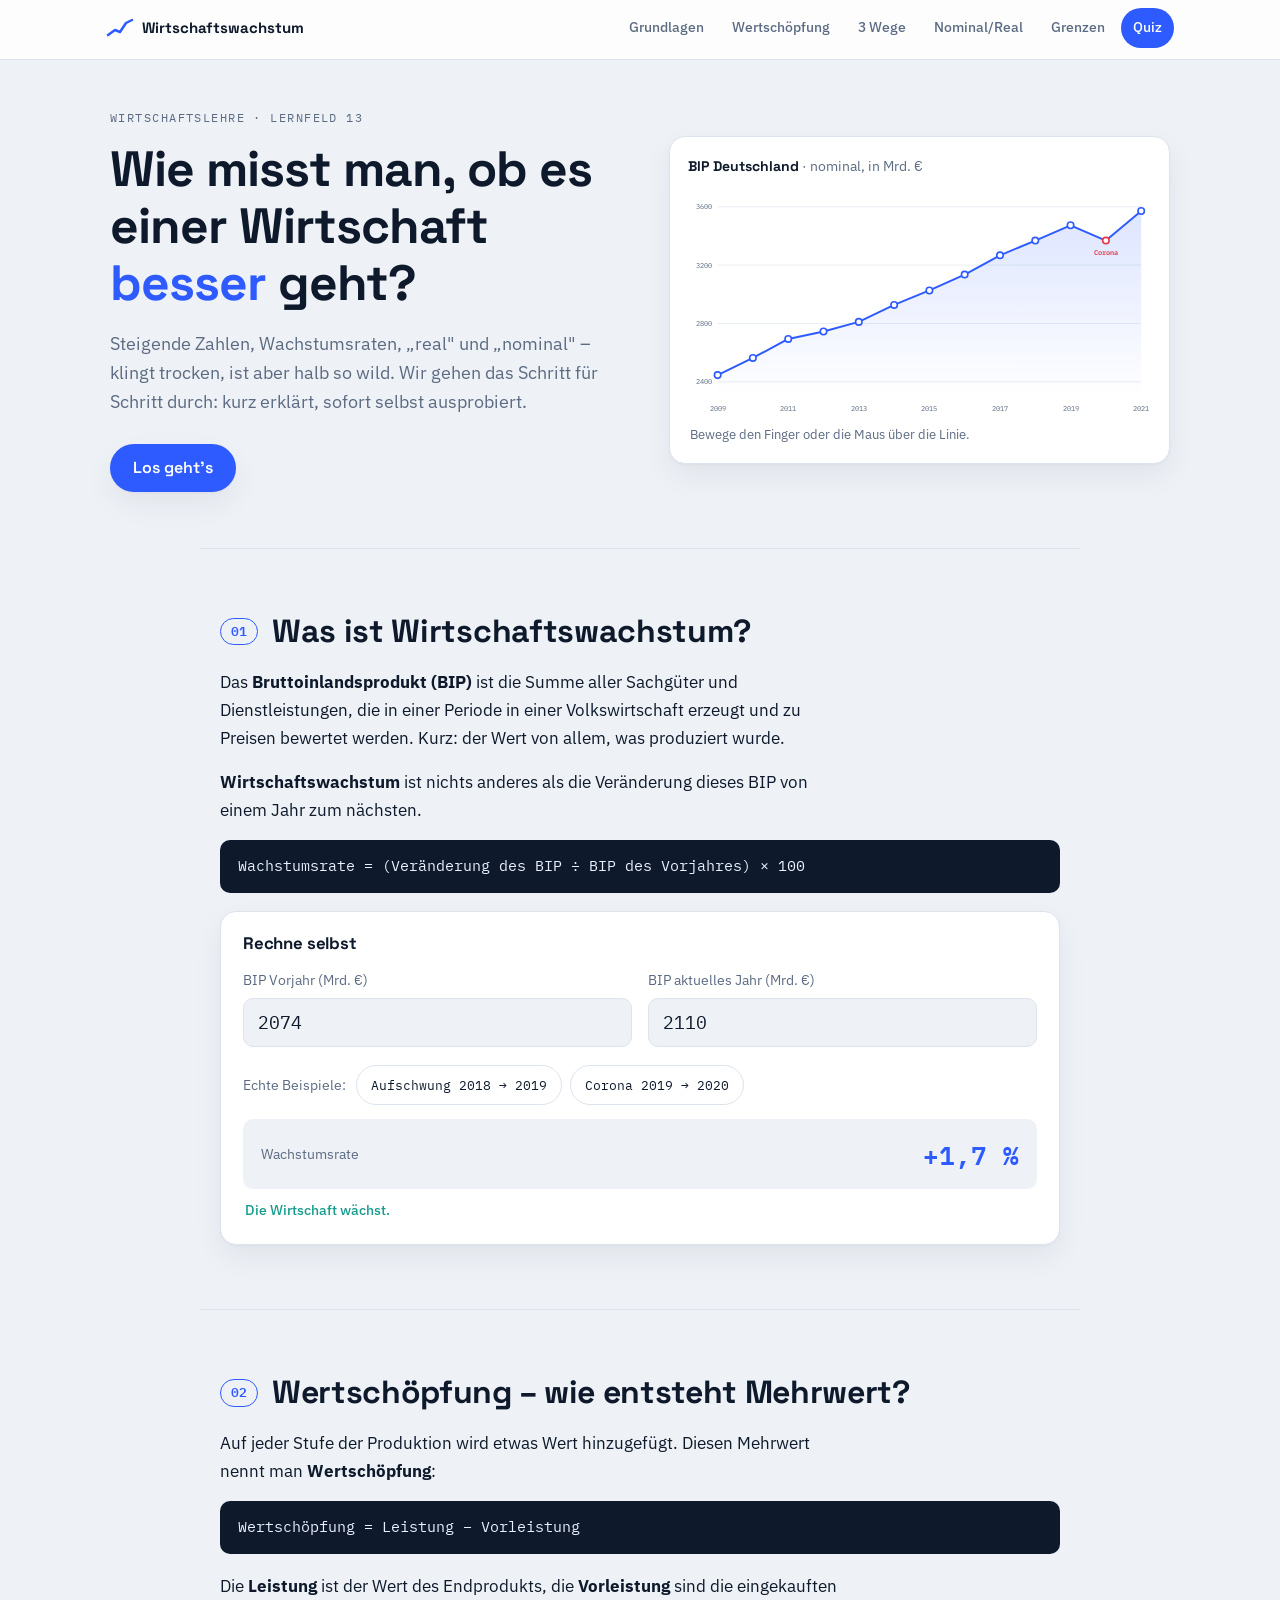
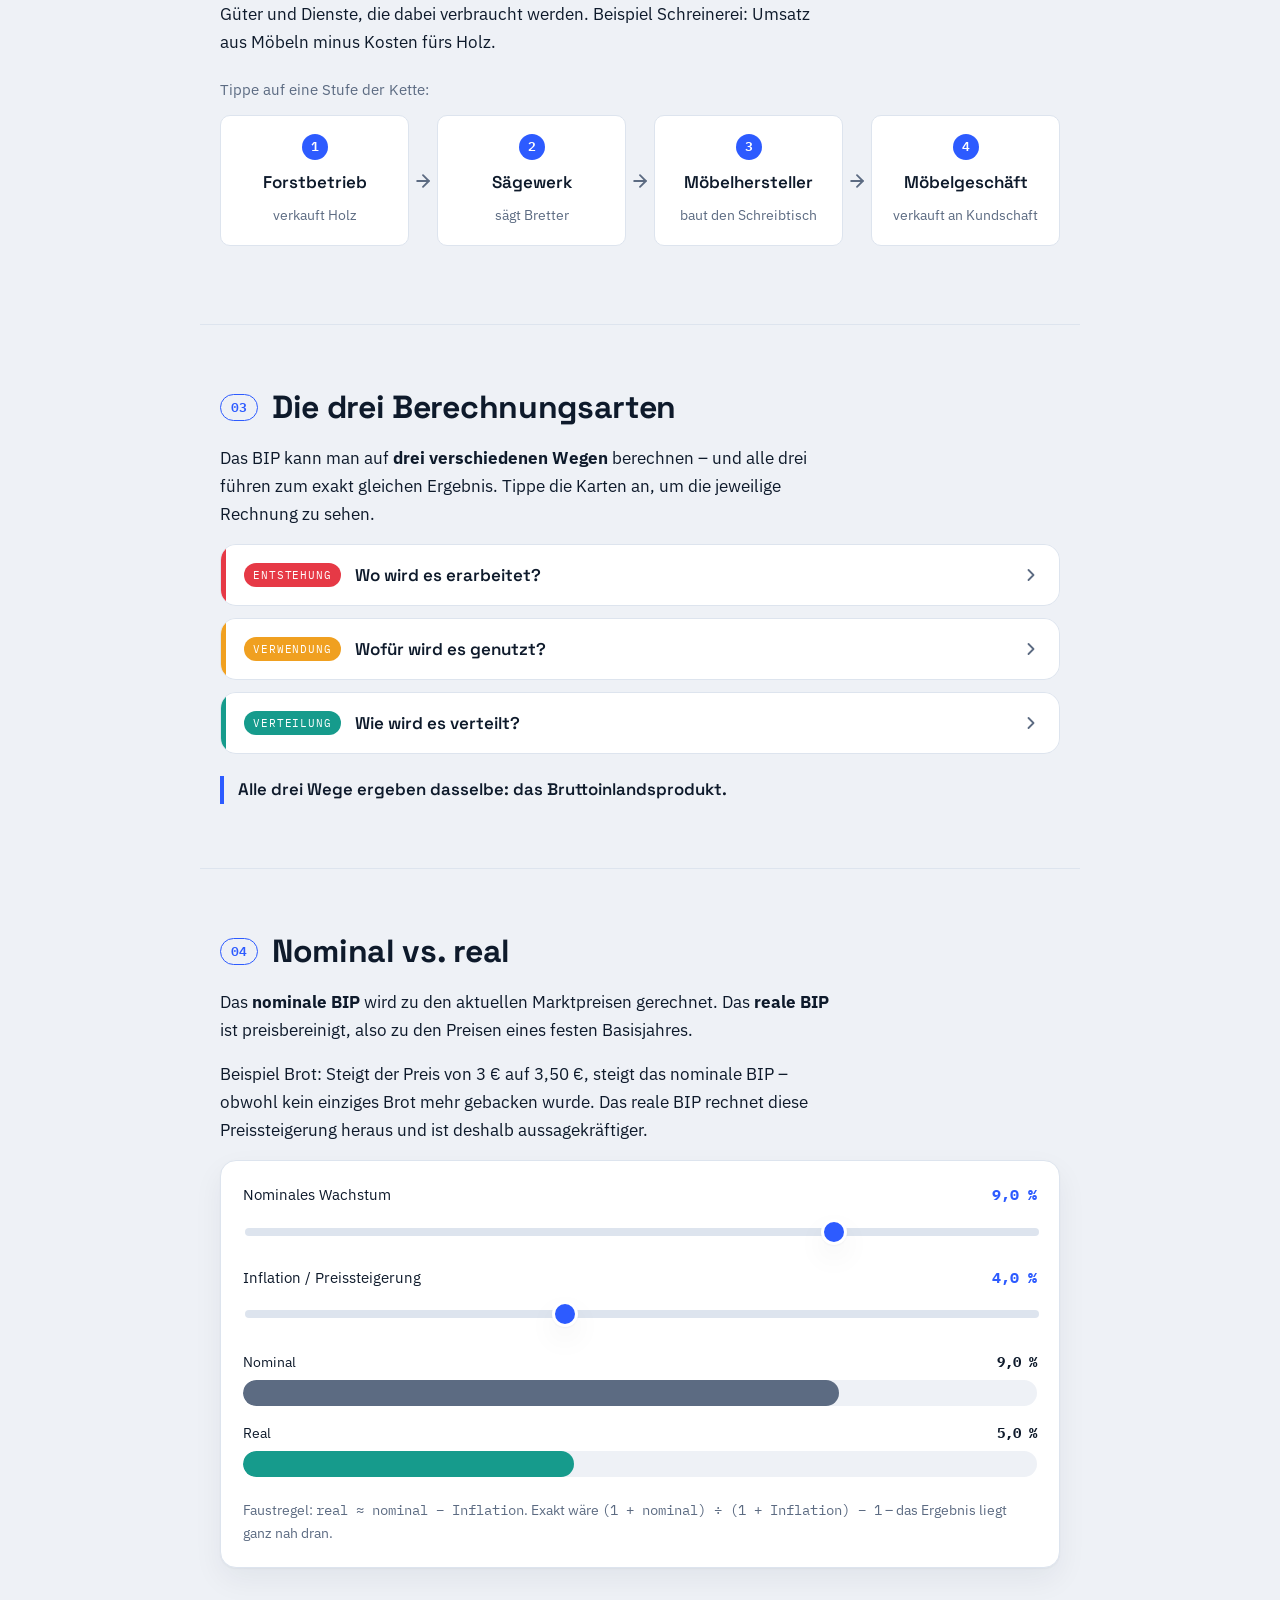
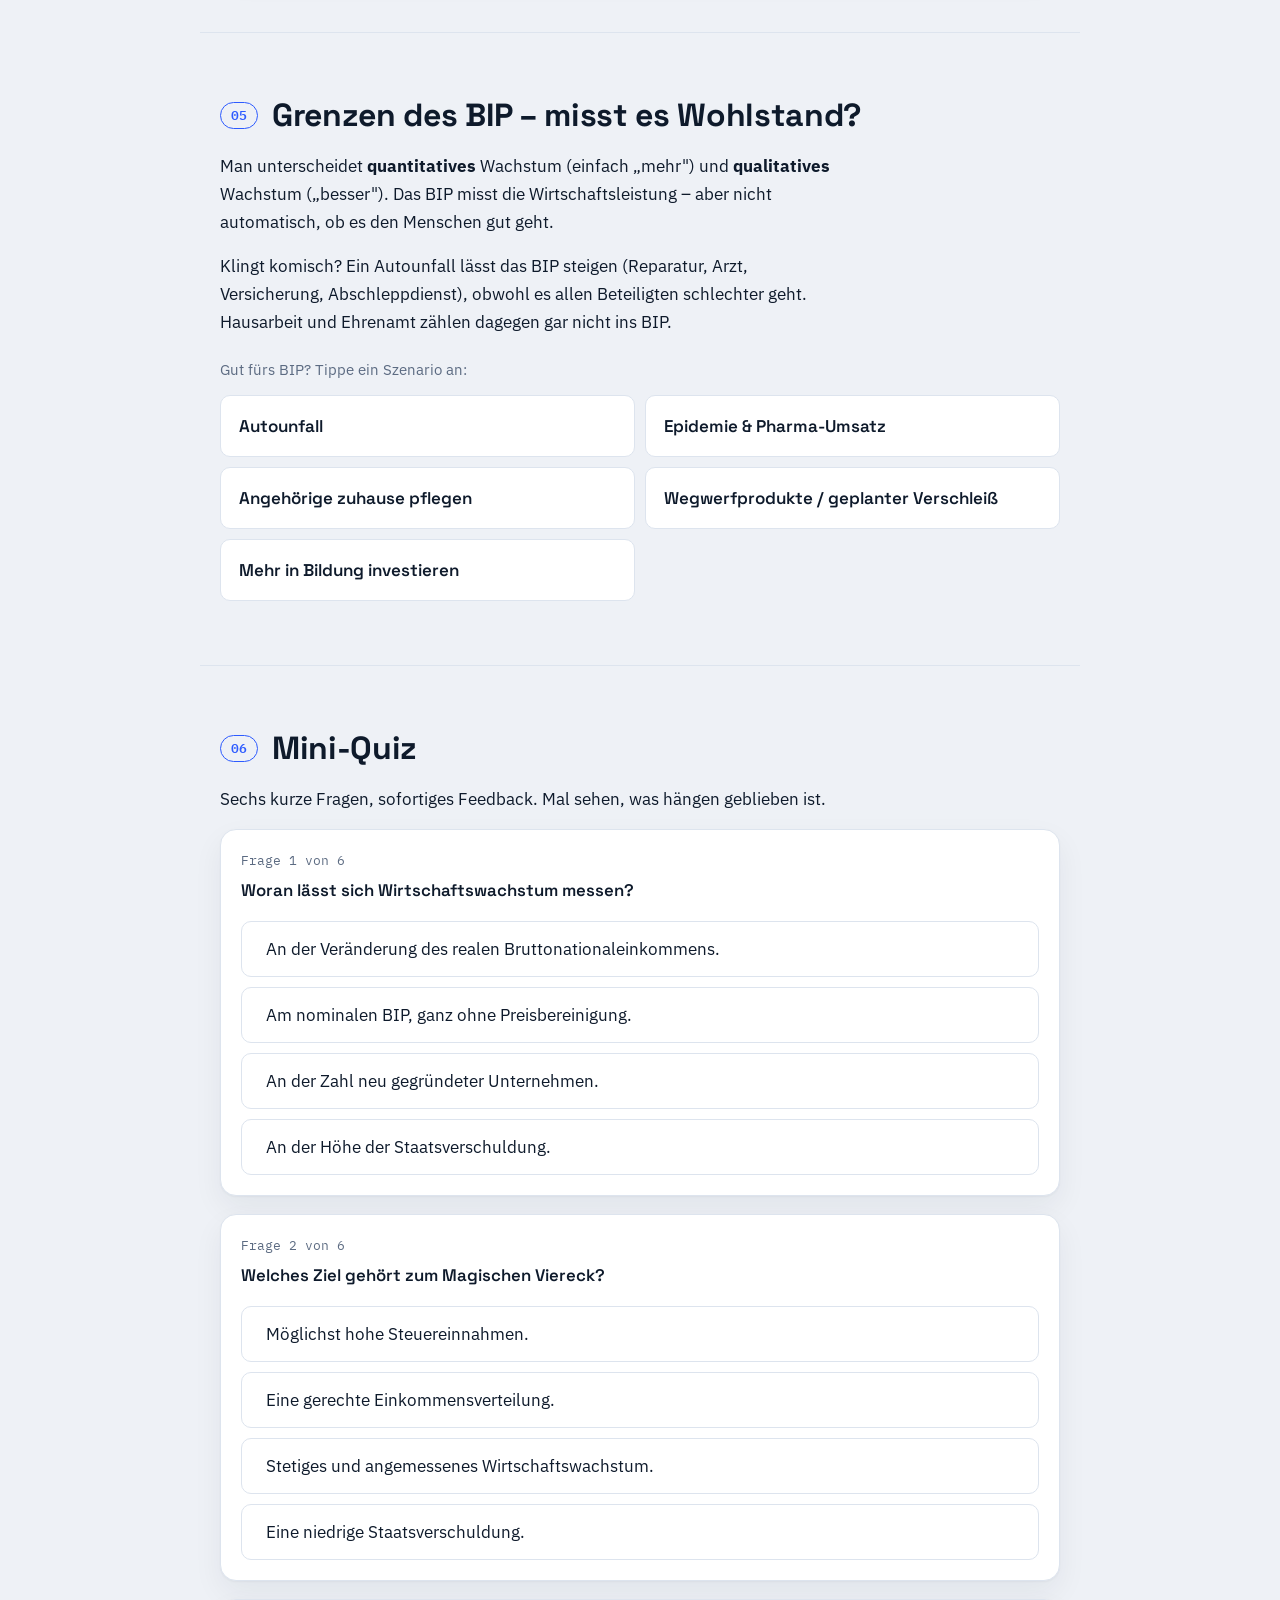
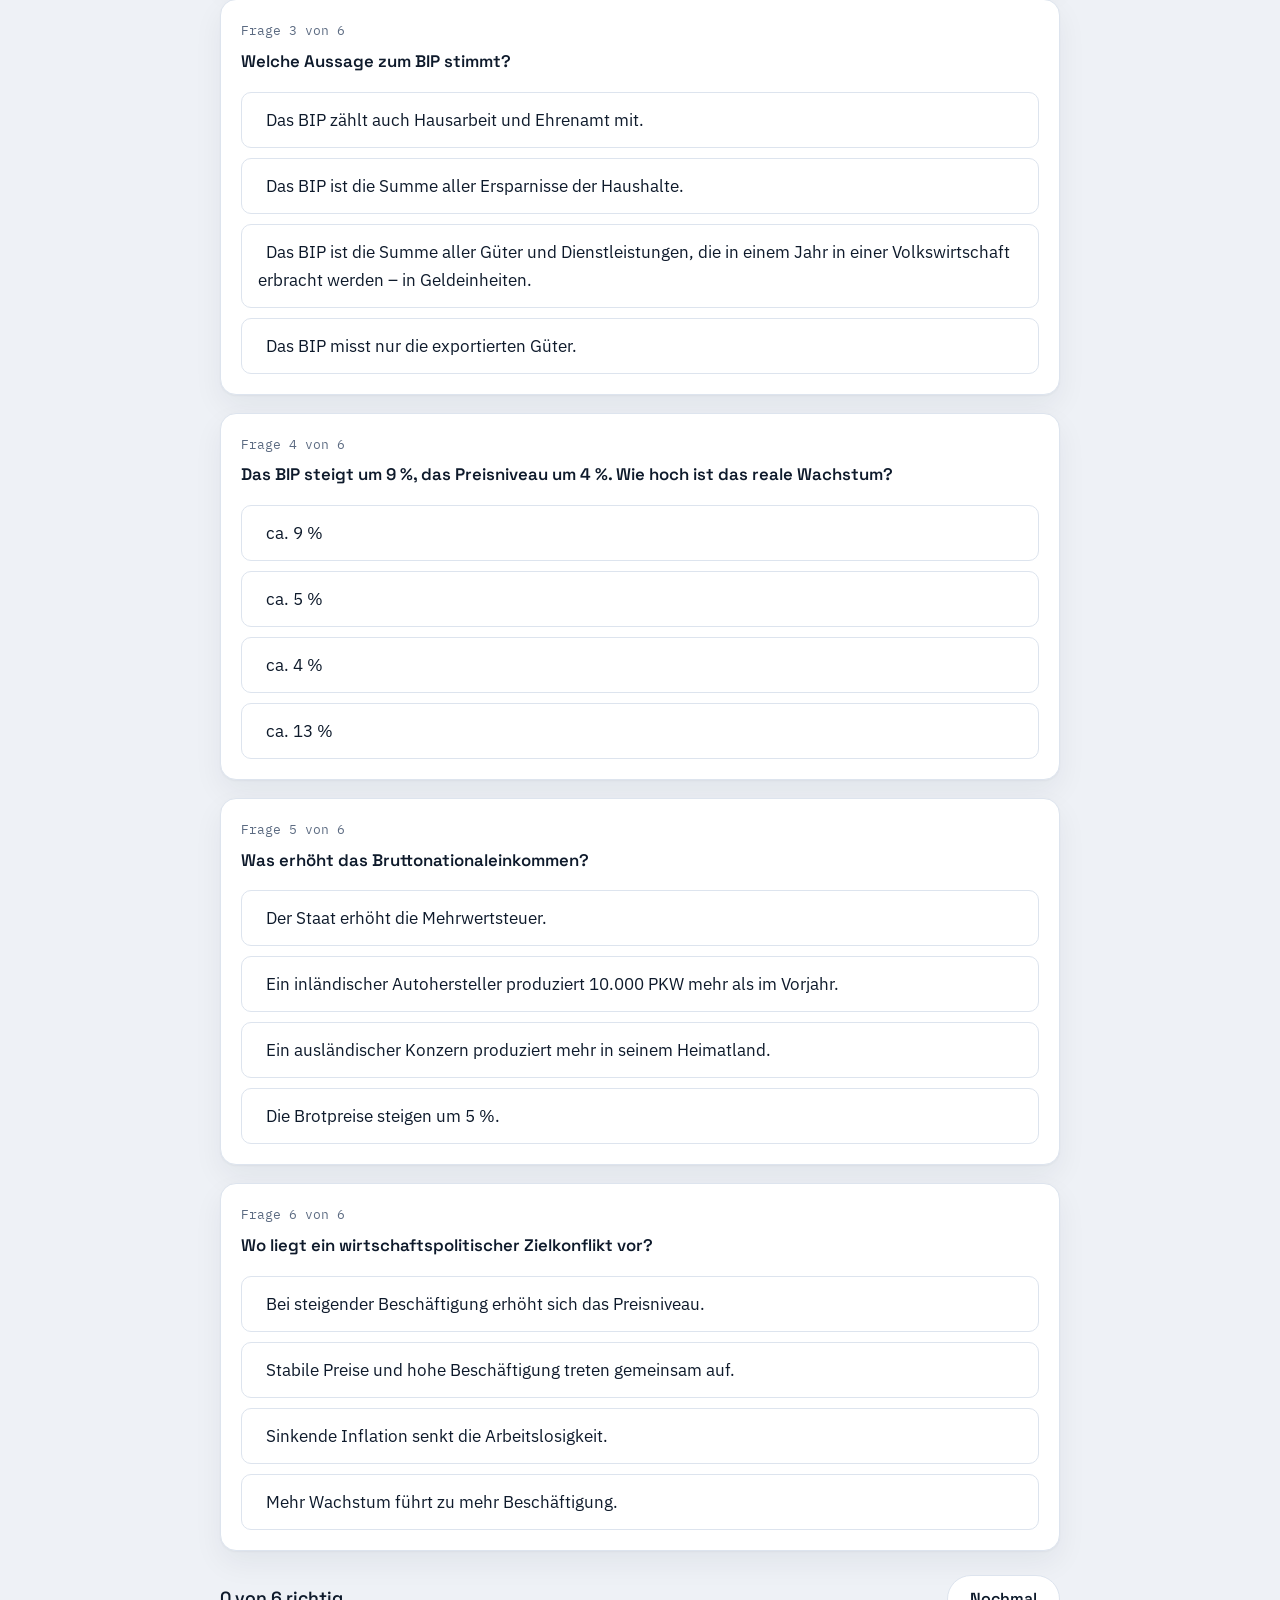
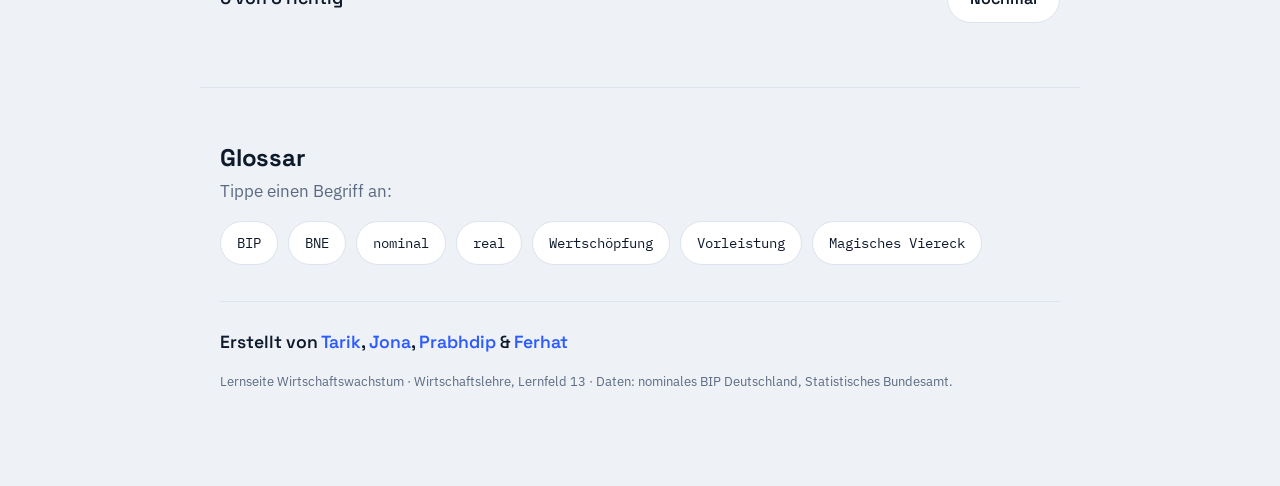
==== index.html @ c21e8cf9 "Lernseite Wirtschaftswachstum (Lernfeld 13) Co-Authored-By: Claude Opus 4.8 <noreply@anthropic.com>" ====
<!doctype html>
<html lang="de">
  <head>
    <meta charset="utf-8" />
    <meta name="viewport" content="width=device-width, initial-scale=1" />
    <title>Wirtschaftswachstum verstehen | Lernfeld 13</title>
    <meta
      name="description"
      content="Interaktive Lernseite zum Thema Wirtschaftswachstum: BIP, Wertschöpfung, nominal vs. real, Grenzen des BIP und ein Mini-Quiz."
    />

    <!-- Google Fonts: Space Grotesk (Display), IBM Plex Sans (Text), IBM Plex Mono (Zahlen) -->
    <link rel="preconnect" href="https://fonts.googleapis.com" />
    <link rel="preconnect" href="https://fonts.gstatic.com" crossorigin />
    <link
      href="https://fonts.googleapis.com/css2?family=IBM+Plex+Mono:wght@400;500;600&family=IBM+Plex+Sans:wght@400;500;600;700&family=Space+Grotesk:wght@500;600;700&display=swap"
      rel="stylesheet"
    />

    <link rel="stylesheet" href="style.css" />
  </head>
  <body>
    <!-- Tastatur-Sprunglink: erste Tab-Station, sonst unsichtbar -->
    <a class="skip-link" href="#main">Zum Inhalt springen</a>

    <!-- ===================== STICKY NAVIGATION ===================== -->
    <header class="nav" id="nav">
      <div class="nav__inner">
        <a class="nav__brand" href="#hero">
          <!-- Mini-Wachstumskurve als Logo-Motiv -->
          <svg class="nav__spark" viewBox="0 0 28 20" aria-hidden="true">
            <polyline points="2,17 9,12 14,14 20,5 26,2" />
          </svg>
          <span>Wirtschafts­wachstum</span>
        </a>

        <nav class="nav__links" aria-label="Abschnitte">
          <a href="#was-ist">Grundlagen</a>
          <a href="#wertschoepfung">Wertschöpfung</a>
          <a href="#berechnungsarten">3 Wege</a>
          <a href="#nominal-real">Nominal/Real</a>
          <a href="#grenzen">Grenzen</a>
          <a href="#quiz">Quiz</a>
        </nav>
      </div>
      <!-- Fortschrittsbalken: wächst beim Scrollen mit -->
      <div class="progress" role="presentation"><span class="progress__bar" id="progressBar"></span></div>
    </header>

    <main id="main">
      <!-- ===================== 0) HERO ===================== -->
      <section class="hero" id="hero">
        <div class="hero__grid">
          <div class="hero__intro">
            <p class="eyebrow">Wirtschaftslehre · Lernfeld 13</p>
            <h1 class="hero__title">
              Wie misst man, ob es einer Wirtschaft <span class="accent">besser</span> geht?
            </h1>
            <p class="lead">
              Steigende Zahlen, Wachstumsraten, „real" und „nominal" – klingt
              trocken, ist aber halb so wild. Wir gehen das Schritt für Schritt
              durch: kurz erklärt, sofort selbst ausprobiert.
            </p>
            <a class="btn btn--primary" href="#was-ist">Los geht's</a>
          </div>

          <!-- Signature: animierte Wachstumskurve (per JS gezeichnet) -->
          <figure class="chartcard" aria-label="Entwicklung des nominalen Bruttoinlandsprodukts in Deutschland von 2009 bis 2021">
            <figcaption class="chartcard__cap">
              <strong>BIP Deutschland</strong> · nominal, in Mrd. €
            </figcaption>
            <div class="chartcard__plot" id="heroChart"></div>
            <p class="chartcard__hint" id="heroChartHint">Bewege den Finger oder die Maus über die Linie.</p>
          </figure>
        </div>
      </section>

      <!-- ===================== 1) GRUNDLAGEN ===================== -->
      <section class="section" id="was-ist">
        <div class="section__head">
          <span class="step">01</span>
          <h2>Was ist Wirtschaftswachstum?</h2>
        </div>
        <p class="text">
          Das <strong>Bruttoinlandsprodukt (BIP)</strong> ist die Summe aller
          Sachgüter und Dienstleistungen, die in einer Periode in einer
          Volkswirtschaft erzeugt und zu Preisen bewertet werden. Kurz: der Wert
          von allem, was produziert wurde.
        </p>
        <p class="text">
          <strong>Wirtschaftswachstum</strong> ist nichts anderes als die
          Veränderung dieses BIP von einem Jahr zum nächsten.
        </p>

        <div class="formula">
          Wachstumsrate = (Veränderung des BIP ÷ BIP des Vorjahres) × 100
        </div>

        <!-- INTERAKTION: Wachstumsraten-Rechner -->
        <div class="card calc" aria-label="Wachstumsraten-Rechner">
          <h3 class="card__title">Rechne selbst</h3>
          <div class="calc__row">
            <label class="field">
              <span>BIP Vorjahr (Mrd. €)</span>
              <input type="number" id="calcPrev" value="2074" inputmode="decimal" />
            </label>
            <label class="field">
              <span>BIP aktuelles Jahr (Mrd. €)</span>
              <input type="number" id="calcCurr" value="2110" inputmode="decimal" />
            </label>
          </div>
          <!-- Echte Beispiele aus der BIP-Reihe oben: positiv und negativ -->
          <div class="calc__examples">
            <span class="calc__exlabel">Echte Beispiele:</span>
            <button class="exbtn exbtn--up" type="button" data-prev="3368" data-curr="3473">
              Aufschwung 2018 → 2019
            </button>
            <button class="exbtn exbtn--down" type="button" data-prev="3473" data-curr="3368">
              Corona 2019 → 2020
            </button>
          </div>

          <div class="calc__out">
            <span class="calc__label">Wachstumsrate</span>
            <span class="calc__value" id="calcResult" aria-live="polite">+1,7 %</span>
          </div>
          <p class="calc__status" id="calcStatus" aria-live="polite">Die Wirtschaft wächst.</p>
        </div>
      </section>

      <!-- ===================== 2) WERTSCHÖPFUNG ===================== -->
      <section class="section" id="wertschoepfung">
        <div class="section__head">
          <span class="step">02</span>
          <h2>Wertschöpfung – wie entsteht Mehrwert?</h2>
        </div>
        <p class="text">
          Auf jeder Stufe der Produktion wird etwas Wert hinzugefügt. Diesen
          Mehrwert nennt man <strong>Wertschöpfung</strong>:
        </p>
        <div class="formula">Wertschöpfung = Leistung − Vorleistung</div>
        <p class="text">
          Die <strong>Leistung</strong> ist der Wert des Endprodukts, die
          <strong>Vorleistung</strong> sind die eingekauften Güter und Dienste,
          die dabei verbraucht werden. Beispiel Schreinerei: Umsatz aus Möbeln
          minus Kosten fürs Holz.
        </p>

        <!-- INTERAKTION: anklickbare Wertschöpfungskette -->
        <p class="hint-tap">Tippe auf eine Stufe der Kette:</p>
        <div class="chain" id="chain"></div>
        <div class="chain__detail" id="chainDetail" aria-live="polite"></div>
        <div class="chain__sum" id="chainSum" hidden></div>
      </section>

      <!-- ===================== 3) DREI BERECHNUNGSARTEN ===================== -->
      <section class="section" id="berechnungsarten">
        <div class="section__head">
          <span class="step">03</span>
          <h2>Die drei Berechnungsarten</h2>
        </div>
        <p class="text">
          Das BIP kann man auf <strong>drei verschiedenen Wegen</strong>
          berechnen – und alle drei führen zum exakt gleichen Ergebnis. Tippe
          die Karten an, um die jeweilige Rechnung zu sehen.
        </p>

        <!-- INTERAKTION: 3 aufklappbare Karten (per JS gefüllt) -->
        <div class="methods" id="methods"></div>

        <p class="punchline">Alle drei Wege ergeben dasselbe: das Bruttoinlandsprodukt.</p>
      </section>

      <!-- ===================== 4) NOMINAL VS. REAL ===================== -->
      <section class="section" id="nominal-real">
        <div class="section__head">
          <span class="step">04</span>
          <h2>Nominal vs. real</h2>
        </div>
        <p class="text">
          Das <strong>nominale BIP</strong> wird zu den aktuellen Marktpreisen
          gerechnet. Das <strong>reale BIP</strong> ist preisbereinigt, also zu
          den Preisen eines festen Basisjahres.
        </p>
        <p class="text">
          Beispiel Brot: Steigt der Preis von 3 € auf 3,50 €, steigt das
          nominale BIP – obwohl kein einziges Brot mehr gebacken wurde. Das
          reale BIP rechnet diese Preissteigerung heraus und ist deshalb
          aussagekräftiger.
        </p>

        <!-- INTERAKTION: zwei Slider + Balkenvergleich -->
        <div class="card sim" aria-label="Simulation nominales und reales Wachstum">
          <div class="sim__controls">
            <label class="slider">
              <span class="slider__label">
                Nominales Wachstum <b id="nomVal" class="mono">9 %</b>
              </span>
              <input type="range" id="nomSlider" min="0" max="12" step="0.5" value="9" />
            </label>
            <label class="slider">
              <span class="slider__label">
                Inflation / Preissteigerung <b id="infVal" class="mono">4 %</b>
              </span>
              <input type="range" id="infSlider" min="0" max="10" step="0.5" value="4" />
            </label>
          </div>

          <div class="bars">
            <div class="bar">
              <div class="bar__head"><span>Nominal</span><b class="mono" id="barNomLabel">9 %</b></div>
              <div class="bar__track"><div class="bar__fill bar__fill--nom" id="barNom"></div></div>
            </div>
            <div class="bar">
              <div class="bar__head"><span>Real</span><b class="mono" id="barRealLabel">5 %</b></div>
              <div class="bar__track"><div class="bar__fill bar__fill--real" id="barReal"></div></div>
            </div>
          </div>

          <p class="sim__note">
            Faustregel: <span class="mono">real ≈ nominal − Inflation</span>.
            Exakt wäre <span class="mono">(1 + nominal) ÷ (1 + Inflation) − 1</span>
            – das Ergebnis liegt ganz nah dran.
          </p>
        </div>
      </section>

      <!-- ===================== 5) GRENZEN DES BIP ===================== -->
      <section class="section" id="grenzen">
        <div class="section__head">
          <span class="step">05</span>
          <h2>Grenzen des BIP – misst es Wohlstand?</h2>
        </div>
        <p class="text">
          Man unterscheidet <strong>quantitatives</strong> Wachstum (einfach
          „mehr") und <strong>qualitatives</strong> Wachstum („besser"). Das BIP
          misst die Wirtschaftsleistung – aber nicht automatisch, ob es den
          Menschen gut geht.
        </p>
        <p class="text">
          Klingt komisch? Ein Autounfall lässt das BIP steigen (Reparatur, Arzt,
          Versicherung, Abschleppdienst), obwohl es allen Beteiligten schlechter
          geht. Hausarbeit und Ehrenamt zählen dagegen gar nicht ins BIP.
        </p>

        <!-- INTERAKTION: Szenario-Karten "Gut fürs BIP?" -->
        <p class="hint-tap">Gut fürs BIP? Tippe ein Szenario an:</p>
        <div class="scenarios" id="scenarios"></div>
      </section>

      <!-- ===================== 6) MINI-QUIZ ===================== -->
      <section class="section" id="quiz">
        <div class="section__head">
          <span class="step">06</span>
          <h2>Mini-Quiz</h2>
        </div>
        <p class="text">
          Sechs kurze Fragen, sofortiges Feedback. Mal sehen, was hängen
          geblieben ist.
        </p>

        <div class="quiz" id="quizList"></div>

        <div class="quiz__bar">
          <p class="quiz__score" id="quizScore" aria-live="polite">0 von 6 richtig</p>
          <button class="btn btn--ghost" id="quizReset" type="button">Nochmal</button>
        </div>
      </section>
    </main>

    <!-- ===================== 7) GLOSSAR (FOOTER) ===================== -->
    <footer class="footer" id="glossar">
      <h2 class="footer__title">Glossar</h2>
      <p class="text text--muted">Tippe einen Begriff an:</p>
      <div class="chips" id="chips"></div>
      <div class="chips__def" id="chipDef" aria-live="polite" hidden></div>

      <p class="footer__authors">
        Erstellt von <span>Tarik</span>, <span>Jona</span>, <span>Prabhdip</span> &amp; <span>Ferhat</span>
      </p>
      <p class="footer__meta">
        Lernseite Wirtschaftswachstum · Wirtschaftslehre, Lernfeld 13 ·
        Daten: nominales BIP Deutschland, Statistisches Bundesamt.
      </p>
    </footer>

    <script src="script.js"></script>
  </body>
</html>
---- style.css ----
/* =========================================================================
   Wirtschaftswachstum – Lernseite
   Design-Tokens, Layout, Komponenten. Mobile-first.
   ========================================================================= */

:root {
  /* Flächen & Text */
  --bg: #eef1f6;
  --surface: #ffffff;
  --ink: #0e1a2b;
  --muted: #5c6b82;
  --line: #dde4ee;

  /* Aktion / Akzent */
  --accent: #2d5bff;
  --accent-ink: #ffffff;

  /* Bedeutungsfarben der 3 Berechnungsarten (durchgehend gleich) */
  --entstehung: #e63946; /* Rot */
  --verwendung: #f0a020; /* Amber */
  --verteilung: #169b8c; /* Teal */

  /* Feedback */
  --correct: #169b8c;
  --wrong: #e63946;

  /* Schriften */
  --font-display: "Space Grotesk", system-ui, sans-serif;
  --font-text: "IBM Plex Sans", system-ui, sans-serif;
  --font-mono: "IBM Plex Mono", ui-monospace, monospace;

  /* Form */
  --radius: 16px;
  --radius-sm: 10px;
  --shadow: 0 1px 2px rgba(14, 26, 43, 0.04), 0 12px 30px rgba(14, 26, 43, 0.06);
  --shadow-lift: 0 18px 44px rgba(14, 26, 43, 0.12);

  --maxw: 880px;
  --nav-h: 56px;
}

/* ----------------------------- Reset / Basis ---------------------------- */
* { box-sizing: border-box; }

html { scroll-behavior: smooth; }

body {
  margin: 0;
  background: var(--bg);
  color: var(--ink);
  font-family: var(--font-text);
  font-size: 17px;
  line-height: 1.65;
  -webkit-font-smoothing: antialiased;
  text-rendering: optimizeLegibility;
}

h1, h2, h3 { font-family: var(--font-display); line-height: 1.15; letter-spacing: -0.01em; }

.mono { font-family: var(--font-mono); font-variant-numeric: tabular-nums; }

a { color: var(--accent); }

/* Sichtbarer Tastatur-Fokus auf allem Interaktiven */
:focus-visible {
  outline: 3px solid var(--accent);
  outline-offset: 2px;
  border-radius: 6px;
}

/* Sprunglink */
.skip-link {
  position: absolute;
  left: 12px;
  top: -60px;
  z-index: 100;
  background: var(--ink);
  color: #fff;
  padding: 10px 16px;
  border-radius: 999px;
  text-decoration: none;
  transition: top 0.2s ease;
}
.skip-link:focus { top: 12px; }

/* ----------------------------- Navigation ------------------------------- */
.nav {
  position: sticky;
  top: 0;
  z-index: 50;
  background: rgba(255, 255, 255, 0.85);
  backdrop-filter: blur(10px);
  border-bottom: 1px solid var(--line);
}
.nav__inner {
  max-width: 1100px;
  margin: 0 auto;
  height: var(--nav-h);
  display: flex;
  align-items: center;
  justify-content: space-between;
  gap: 12px;
  padding: 0 16px;
}
.nav__brand {
  display: inline-flex;
  align-items: center;
  gap: 8px;
  font-family: var(--font-display);
  font-weight: 700;
  font-size: 15px;
  color: var(--ink);
  text-decoration: none;
  white-space: nowrap;
}
.nav__spark { width: 28px; height: 20px; flex: none; }
.nav__spark polyline {
  fill: none;
  stroke: var(--accent);
  stroke-width: 2.5;
  stroke-linecap: round;
  stroke-linejoin: round;
}
.nav__links {
  display: flex;
  gap: 4px;
  overflow-x: auto;
  scrollbar-width: none;
  -webkit-overflow-scrolling: touch;
}
.nav__links::-webkit-scrollbar { display: none; }
.nav__links a {
  white-space: nowrap;
  text-decoration: none;
  color: var(--muted);
  font-weight: 500;
  font-size: 14px;
  padding: 8px 12px;
  border-radius: 999px;
  transition: background 0.18s ease, color 0.18s ease;
}
.nav__links a:hover { background: var(--bg); color: var(--ink); }
.nav__links a.is-active { background: var(--accent); color: #fff; }

/* Fortschrittsbalken */
.progress { height: 3px; background: transparent; }
.progress__bar {
  display: block;
  height: 100%;
  width: 0%;
  background: var(--accent);
  transition: width 0.1s linear;
}

/* ----------------------------- Layout ----------------------------------- */
.section {
  max-width: var(--maxw);
  margin: 0 auto;
  padding: 64px 20px;
  border-top: 1px solid var(--line);
  scroll-margin-top: 70px; /* Platz für die Sticky-Nav beim Anspringen */
}
.hero, .footer { scroll-margin-top: 70px; }
.section__head {
  display: flex;
  align-items: center;
  gap: 14px;
  margin-bottom: 18px;
}
.step {
  font-family: var(--font-mono);
  font-size: 13px;
  font-weight: 600;
  color: var(--accent);
  border: 1.5px solid var(--accent);
  border-radius: 999px;
  padding: 2px 10px;
  flex: none;
}
.section h2 { font-size: clamp(1.5rem, 4.5vw, 2rem); margin: 0; }

.text { color: var(--ink); margin: 0 0 16px; max-width: 62ch; }
.text--muted { color: var(--muted); }
.eyebrow {
  font-family: var(--font-mono);
  text-transform: uppercase;
  letter-spacing: 0.12em;
  font-size: 12px;
  color: var(--muted);
  margin: 0 0 12px;
}
.hint-tap { color: var(--muted); font-size: 15px; margin: 22px 0 12px; }

/* Formelblock */
.formula {
  font-family: var(--font-mono);
  font-size: 15px;
  background: var(--ink);
  color: #eaf0ff;
  padding: 14px 18px;
  border-radius: var(--radius-sm);
  margin: 0 0 18px;
  overflow-x: auto;
}

.punchline {
  font-family: var(--font-display);
  font-weight: 600;
  font-size: 1.05rem;
  margin: 22px 0 0;
  padding-left: 14px;
  border-left: 4px solid var(--accent);
}

/* ----------------------------- Buttons ---------------------------------- */
.btn {
  display: inline-flex;
  align-items: center;
  justify-content: center;
  min-height: 48px;
  padding: 0 22px;
  border-radius: 999px;
  font-family: var(--font-display);
  font-weight: 600;
  font-size: 16px;
  text-decoration: none;
  cursor: pointer;
  border: 1.5px solid transparent;
  transition: transform 0.15s ease, background 0.18s ease, box-shadow 0.18s ease;
}
.btn--primary { background: var(--accent); color: var(--accent-ink); box-shadow: var(--shadow); }
.btn--primary:hover { transform: translateY(-2px); box-shadow: var(--shadow-lift); }
.btn--primary:active { transform: translateY(0); }
.btn--ghost { background: var(--surface); color: var(--ink); border-color: var(--line); }
.btn--ghost:hover { border-color: var(--accent); color: var(--accent); }

/* ----------------------------- Karten ----------------------------------- */
.card {
  background: var(--surface);
  border: 1px solid var(--line);
  border-radius: var(--radius);
  padding: 22px;
  box-shadow: var(--shadow);
}
.card__title { font-size: 1.05rem; margin: 0 0 16px; }

/* ----------------------------- HERO ------------------------------------- */
.hero {
  max-width: 1100px;
  margin: 0 auto;
  padding: 48px 20px 56px;
}
.hero__grid {
  display: grid;
  gap: 32px;
  grid-template-columns: 1fr;
  align-items: center;
}
.hero__title {
  font-size: clamp(2rem, 7vw, 3.1rem);
  margin: 0 0 18px;
  letter-spacing: -0.02em;
}
.hero__title .accent { color: var(--accent); }
.lead { font-size: 1.1rem; color: var(--muted); max-width: 52ch; margin: 0 0 28px; }

/* Diagramm-Karte */
.chartcard {
  margin: 0;
  background: var(--surface);
  border: 1px solid var(--line);
  border-radius: var(--radius);
  padding: 18px;
  box-shadow: var(--shadow);
}
.chartcard__cap { font-size: 14px; color: var(--muted); margin-bottom: 6px; }
.chartcard__cap strong { color: var(--ink); font-family: var(--font-display); }
.chartcard__plot { width: 100%; }
.chartcard__plot svg { width: 100%; height: auto; display: block; }
.chartcard__hint { font-size: 12.5px; color: var(--muted); margin: 8px 2px 0; min-height: 1.2em; }

/* Diagramm-Linien & Punkte */
.chart-area { fill: url(#areaGrad); opacity: 0.9; }
.chart-line {
  fill: none;
  stroke: var(--accent);
  stroke-width: 3;
  stroke-linecap: round;
  stroke-linejoin: round;
}
.chart-grid { stroke: var(--line); stroke-width: 1; }
.chart-axis { fill: var(--muted); font-family: var(--font-mono); font-size: 11px; }
.chart-dot { fill: var(--surface); stroke: var(--accent); stroke-width: 2.5; cursor: pointer; }
.chart-dot--corona { stroke: var(--wrong); fill: #fff; }
.chart-dot.is-hot { fill: var(--accent); }
.chart-anno {
  fill: var(--wrong);
  font-family: var(--font-mono);
  font-size: 11px;
  font-weight: 600;
}

/* Linie zeichnet sich beim Laden */
.chart-line.is-draw {
  stroke-dasharray: var(--len);
  stroke-dashoffset: var(--len);
  animation: draw 1.6s ease forwards;
}
@keyframes draw { to { stroke-dashoffset: 0; } }

/* --------------------- 1) Wachstumsrechner ------------------------------ */
.calc { margin-top: 8px; }
.calc__row { display: grid; gap: 16px; grid-template-columns: 1fr 1fr; }
.field { display: flex; flex-direction: column; gap: 6px; font-size: 14px; color: var(--muted); }
.field input {
  font-family: var(--font-mono);
  font-size: 18px;
  color: var(--ink);
  background: var(--bg);
  border: 1.5px solid var(--line);
  border-radius: var(--radius-sm);
  padding: 12px 14px;
  min-height: 48px;
  width: 100%;
}
.field input:focus { border-color: var(--accent); outline: none; }
/* Beispiel-Buttons (positiv / negativ) */
.calc__examples {
  display: flex;
  flex-wrap: wrap;
  align-items: center;
  gap: 8px;
  margin-top: 18px;
}
.calc__exlabel { font-size: 14px; color: var(--muted); margin-right: 2px; }
.exbtn {
  font-family: var(--font-mono);
  font-size: 13px;
  background: var(--surface);
  border: 1.5px solid var(--line);
  border-radius: 999px;
  padding: 8px 14px;
  min-height: 40px;
  cursor: pointer;
  color: var(--ink);
  transition: border-color 0.15s ease, background 0.15s ease, transform 0.12s ease;
}
.exbtn:hover { transform: translateY(-1px); }
.exbtn--up:hover { border-color: var(--verteilung); background: rgba(22, 155, 140, 0.08); }
.exbtn--down:hover { border-color: var(--wrong); background: rgba(230, 57, 70, 0.07); }

.calc__out {
  margin-top: 14px;
  display: flex;
  align-items: center;
  justify-content: space-between;
  gap: 12px;
  background: var(--bg);
  border-radius: var(--radius-sm);
  padding: 14px 18px;
}
.calc__label { color: var(--muted); font-size: 14px; }
.calc__value { font-family: var(--font-mono); font-size: 1.6rem; font-weight: 600; color: var(--accent); }
.calc__value.is-neg { color: var(--wrong); }
.calc__status { font-size: 14px; color: var(--muted); margin: 10px 2px 0; font-weight: 500; }
.calc__status.is-up { color: var(--verteilung); }
.calc__status.is-down { color: var(--wrong); }

/* --------------------- 2) Wertschöpfungskette --------------------------- */
/* Kette: mobil senkrecht (Nummer links), am Desktop waagerecht mit Pfeilen */
.chain { display: flex; flex-direction: column; align-items: stretch; }
.chain__step {
  display: flex;
  align-items: center;
  gap: 12px;
  text-align: left;
  flex: 1;
  min-height: 56px;
  padding: 12px 16px;
  background: var(--surface);
  border: 1.5px solid var(--line);
  border-radius: var(--radius-sm);
  font: inherit;
  color: var(--ink);
  cursor: pointer;
  transition: border-color 0.18s ease, transform 0.15s ease, background 0.18s ease;
}
.chain__step:hover { border-color: var(--accent); }
.chain__step.is-active { border-color: var(--accent); background: #f4f7ff; }
.chain__num {
  font-family: var(--font-mono);
  font-weight: 600;
  color: #fff;
  background: var(--accent);
  width: 26px; height: 26px;
  border-radius: 999px;
  display: grid; place-items: center;
  font-size: 13px;
  flex: none;
}
.chain__name { font-family: var(--font-display); font-weight: 600; }
.chain__sub { font-size: 14px; color: var(--muted); }
.chain__arrow {
  display: flex;
  justify-content: center;
  align-items: center;
  color: var(--muted);
  padding: 4px 0;
}
.chain__arrow svg { transform: rotate(90deg); } /* mobil: Pfeil zeigt nach unten */

@media (min-width: 720px) {
  .chain { flex-direction: row; align-items: stretch; }
  .chain__step {
    flex-direction: column;
    align-items: center;
    text-align: center;
    justify-content: flex-start;
    gap: 8px;
    padding: 18px 12px;
  }
  .chain__step:hover { transform: translateY(-3px); }
  .chain__arrow { padding: 0 4px; }
  .chain__arrow svg { transform: none; } /* Desktop: Pfeil zeigt nach rechts */
}
.chain__detail {
  margin-top: 14px;
  min-height: 0;
}
.detailbox {
  background: var(--surface);
  border: 1px solid var(--line);
  border-left: 4px solid var(--accent);
  border-radius: var(--radius-sm);
  padding: 16px 18px;
}
.detailbox h4 { margin: 0 0 10px; font-family: var(--font-display); }
.detailbox dl { display: grid; grid-template-columns: 1fr auto; gap: 6px 16px; margin: 0; }
.detailbox dt { color: var(--muted); font-size: 14px; }
.detailbox dd { margin: 0; font-family: var(--font-mono); text-align: right; }
.detailbox .ws { color: var(--verteilung); font-weight: 600; }
.chain__sum {
  margin-top: 14px;
  background: var(--verteilung);
  color: #fff;
  border-radius: var(--radius-sm);
  padding: 16px 18px;
  font-family: var(--font-display);
  font-weight: 600;
}
.chain__sum .mono { color: #fff; }

/* --------------------- 3) Berechnungsarten ------------------------------ */
.methods { display: grid; gap: 12px; }
.method { border-radius: var(--radius); overflow: hidden; border: 1px solid var(--line); background: var(--surface); }
.method__btn {
  width: 100%;
  display: flex;
  align-items: center;
  gap: 14px;
  text-align: left;
  padding: 16px 18px;
  min-height: 60px;
  background: var(--surface);
  border: none;
  border-left: 5px solid var(--m-color, var(--accent));
  font: inherit;
  color: var(--ink);
  cursor: pointer;
}
.method__btn:hover { background: var(--bg); }
.method__tag {
  font-family: var(--font-mono);
  font-size: 11px;
  text-transform: uppercase;
  letter-spacing: 0.08em;
  color: #fff;
  background: var(--m-color, var(--accent));
  padding: 3px 9px;
  border-radius: 999px;
  flex: none;
}
.method__name { font-family: var(--font-display); font-weight: 600; flex: 1; }
.method__sub { display: block; font-family: var(--font-text); font-weight: 400; font-size: 13px; color: var(--muted); }
.method__chev { color: var(--muted); transition: transform 0.2s ease; flex: none; }
.method.is-open .method__chev { transform: rotate(90deg); }
.method__body { display: none; padding: 0 18px 18px; }
.method.is-open .method__body { display: block; }
.method__formula {
  font-family: var(--font-mono);
  font-size: 14px;
  line-height: 1.7;
  background: var(--bg);
  border-radius: var(--radius-sm);
  padding: 14px 16px;
}

/* --------------------- 4) Nominal/Real Simulation ----------------------- */
.sim__controls { display: grid; gap: 22px; margin-bottom: 24px; }
.slider { display: block; }
.slider__label { display: flex; justify-content: space-between; font-size: 15px; margin-bottom: 8px; }
.slider__label b { color: var(--accent); }
input[type="range"] {
  -webkit-appearance: none;
  appearance: none;
  width: 100%;
  height: 8px;
  border-radius: 999px;
  background: var(--line);
  cursor: pointer;
}
input[type="range"]::-webkit-slider-thumb {
  -webkit-appearance: none;
  appearance: none;
  width: 26px; height: 26px;
  border-radius: 999px;
  background: var(--accent);
  border: 3px solid #fff;
  box-shadow: var(--shadow);
}
input[type="range"]::-moz-range-thumb {
  width: 26px; height: 26px;
  border-radius: 999px;
  background: var(--accent);
  border: 3px solid #fff;
  box-shadow: var(--shadow);
}
.bars { display: grid; gap: 16px; }
.bar__head { display: flex; justify-content: space-between; font-size: 14px; margin-bottom: 6px; }
.bar__track { height: 26px; background: var(--bg); border-radius: 999px; overflow: hidden; }
.bar__fill {
  height: 100%;
  width: 0%;
  border-radius: 999px;
  transition: width 0.3s cubic-bezier(0.16, 1, 0.3, 1), background 0.2s ease;
}
.bar__fill--nom { background: var(--muted); }
.bar__fill--real { background: var(--verteilung); }
.bar__fill.is-neg { background: var(--wrong); }
.sim__note { font-size: 14px; color: var(--muted); margin: 22px 0 0; }

/* --------------------- 5) Szenario-Karten ------------------------------- */
.scenarios { display: grid; gap: 10px; grid-template-columns: 1fr; }
.scenario {
  text-align: left;
  background: var(--surface);
  border: 1.5px solid var(--line);
  border-radius: var(--radius-sm);
  padding: 16px 18px;
  min-height: 56px;
  font: inherit;
  color: var(--ink);
  cursor: pointer;
  transition: border-color 0.18s ease, transform 0.15s ease;
}
.scenario:hover { border-color: var(--accent); transform: translateY(-2px); }
.scenario__q { font-family: var(--font-display); font-weight: 600; display: flex; align-items: center; gap: 10px; }
.scenario__icon { font-size: 20px; }
.scenario__result { display: none; margin-top: 12px; }
.scenario.is-open .scenario__result { display: block; }
.tags { display: flex; flex-wrap: wrap; gap: 8px; margin-bottom: 10px; }
.tag {
  font-family: var(--font-mono);
  font-size: 13px;
  font-weight: 500;
  padding: 4px 10px;
  border-radius: 999px;
}
.tag--up { background: rgba(22, 155, 140, 0.14); color: var(--verteilung); }
.tag--down { background: rgba(230, 57, 70, 0.12); color: var(--wrong); }
.scenario__exp { font-size: 14.5px; color: var(--muted); margin: 0; }

/* --------------------- 6) Quiz ------------------------------------------ */
.quiz { display: grid; gap: 18px; }
.q {
  background: var(--surface);
  border: 1px solid var(--line);
  border-radius: var(--radius);
  padding: 20px;
  box-shadow: var(--shadow);
}
.q__num { font-family: var(--font-mono); font-size: 13px; color: var(--muted); }
.q__text { font-family: var(--font-display); font-weight: 600; font-size: 1.05rem; margin: 6px 0 16px; }
.q__options { display: grid; gap: 10px; }
.opt {
  text-align: left;
  background: var(--surface);
  border: 1.5px solid var(--line);
  border-radius: var(--radius-sm);
  padding: 13px 16px;
  min-height: 48px;
  font: inherit;
  color: var(--ink);
  cursor: pointer;
  transition: border-color 0.15s ease, background 0.15s ease;
}
.opt:hover:not(:disabled) { border-color: var(--accent); }
.opt:disabled { cursor: default; }
.opt.is-correct { border-color: var(--correct); background: rgba(22, 155, 140, 0.1); }
.opt.is-wrong { border-color: var(--wrong); background: rgba(230, 57, 70, 0.08); }
.opt__mark { font-weight: 700; margin-right: 8px; }
.opt.is-correct .opt__mark { color: var(--correct); }
.opt.is-wrong .opt__mark { color: var(--wrong); }
.q__feedback {
  display: none;
  margin-top: 14px;
  font-size: 14.5px;
  padding: 12px 14px;
  border-radius: var(--radius-sm);
  background: var(--bg);
}
.q__feedback.show { display: block; }
.q__feedback.ok { color: var(--correct); }
.q__feedback.no { color: var(--ink); }
.quiz__bar {
  display: flex;
  align-items: center;
  justify-content: space-between;
  gap: 16px;
  margin-top: 24px;
  flex-wrap: wrap;
}
.quiz__score { font-family: var(--font-display); font-weight: 600; font-size: 1.1rem; margin: 0; }
.quiz__score.is-done { color: var(--accent); }

/* --------------------- 7) Glossar / Footer ------------------------------ */
.footer {
  max-width: var(--maxw);
  margin: 0 auto;
  padding: 56px 20px 80px;
  border-top: 1px solid var(--line);
}
.footer__title { font-size: 1.5rem; margin: 0 0 6px; }
.chips { display: flex; flex-wrap: wrap; gap: 10px; margin: 16px 0; }
.chip {
  font-family: var(--font-mono);
  font-size: 14px;
  background: var(--surface);
  border: 1.5px solid var(--line);
  border-radius: 999px;
  padding: 9px 16px;
  min-height: 44px;
  cursor: pointer;
  color: var(--ink);
  transition: border-color 0.15s ease, background 0.15s ease;
}
.chip:hover { border-color: var(--accent); }
.chip.is-active { background: var(--accent); color: #fff; border-color: var(--accent); }
.chips__def {
  background: var(--surface);
  border: 1px solid var(--line);
  border-left: 4px solid var(--accent);
  border-radius: var(--radius-sm);
  padding: 16px 18px;
  margin-top: 4px;
}
.chips__def b { font-family: var(--font-display); }
.footer__authors {
  font-family: var(--font-display);
  font-weight: 600;
  font-size: 1.1rem;
  margin: 36px 0 0;
  padding-top: 26px;
  border-top: 1px solid var(--line);
}
.footer__authors span { color: var(--accent); }
.footer__meta { font-size: 13px; color: var(--muted); margin-top: 14px; }

/* ----------------------------- Responsive ------------------------------- */
@media (min-width: 760px) {
  .hero__grid { grid-template-columns: 1.05fr 1fr; }
  .scenarios { grid-template-columns: 1fr 1fr; }
}
@media (max-width: 480px) {
  body { font-size: 16px; }
  .calc__row { grid-template-columns: 1fr; }
  .nav__brand span { display: none; } /* auf sehr kleinen Screens nur das Logo */
}

/* ----------------------------- Reduced Motion --------------------------- */
@media (prefers-reduced-motion: reduce) {
  html { scroll-behavior: auto; }
  *, *::before, *::after {
    animation-duration: 0.001ms !important;
    animation-iteration-count: 1 !important;
    transition-duration: 0.001ms !important;
  }
  .chart-line.is-draw { stroke-dashoffset: 0 !important; animation: none !important; }
}
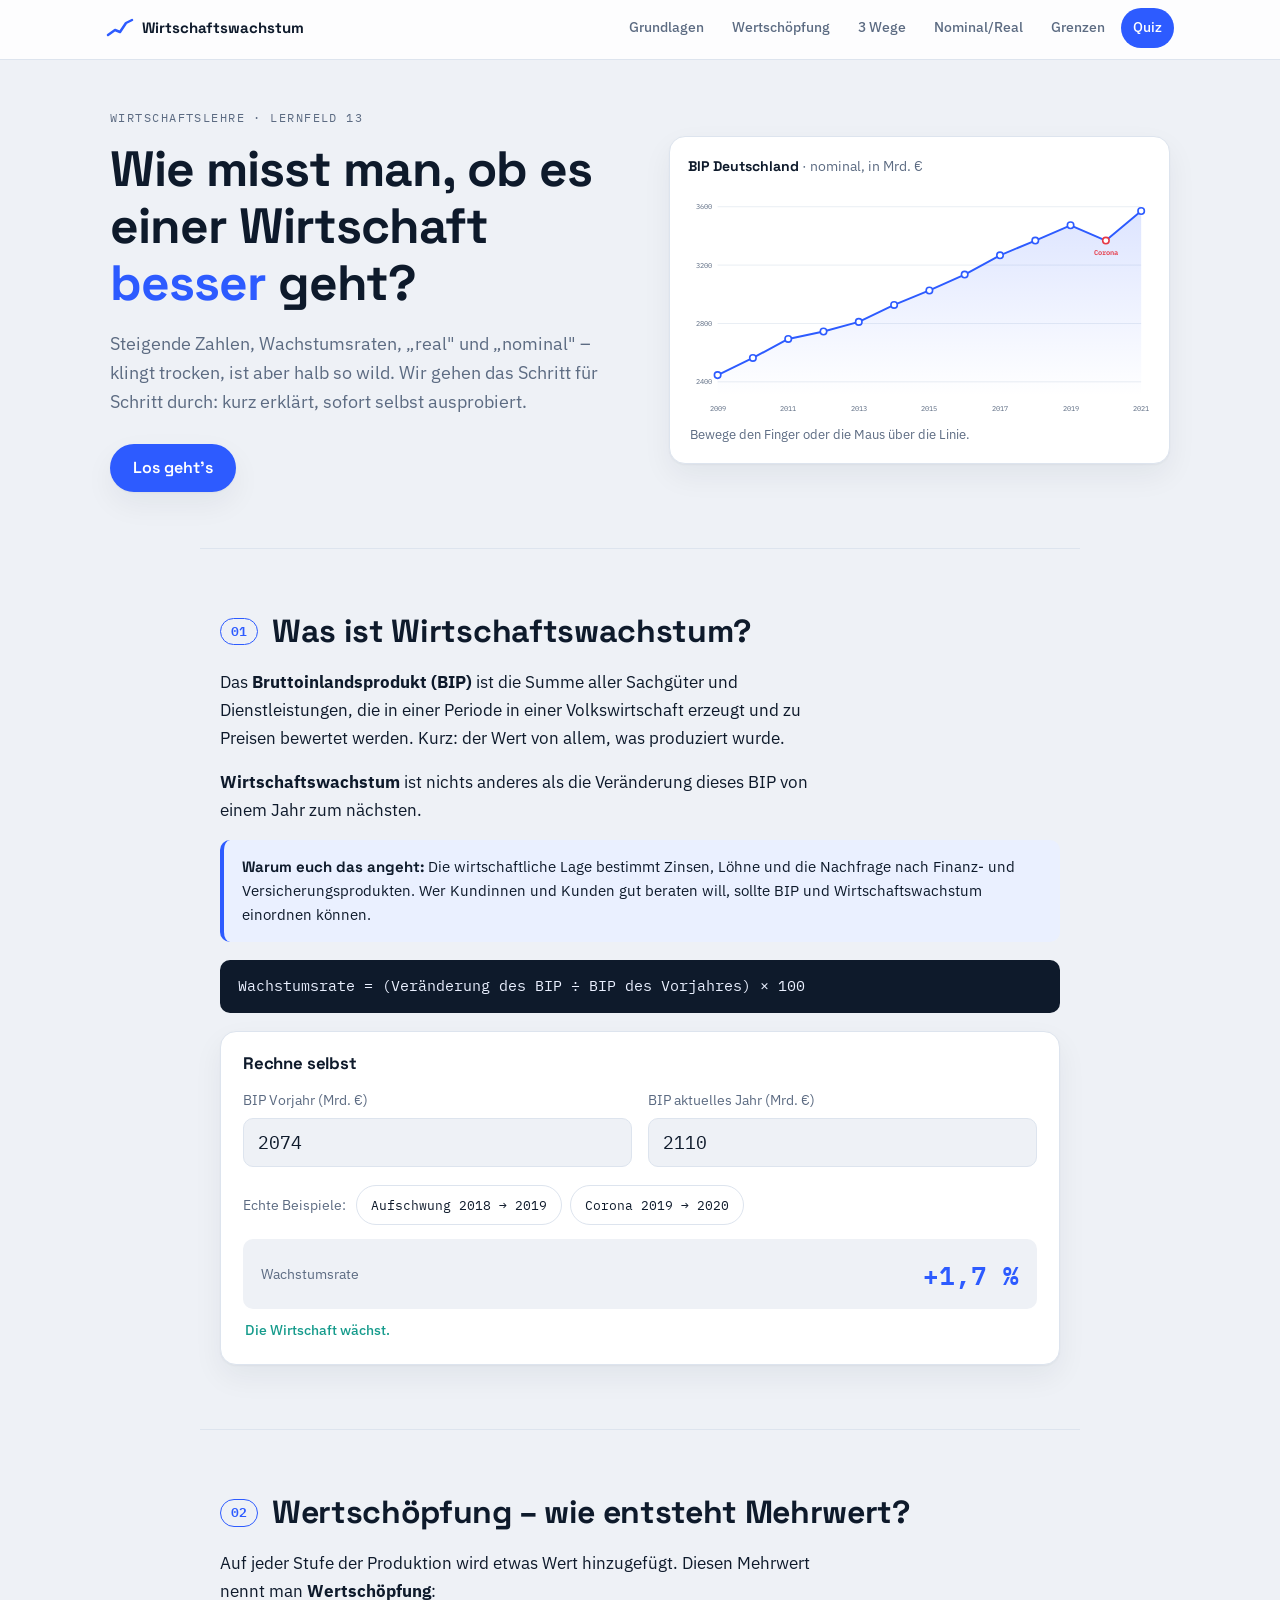
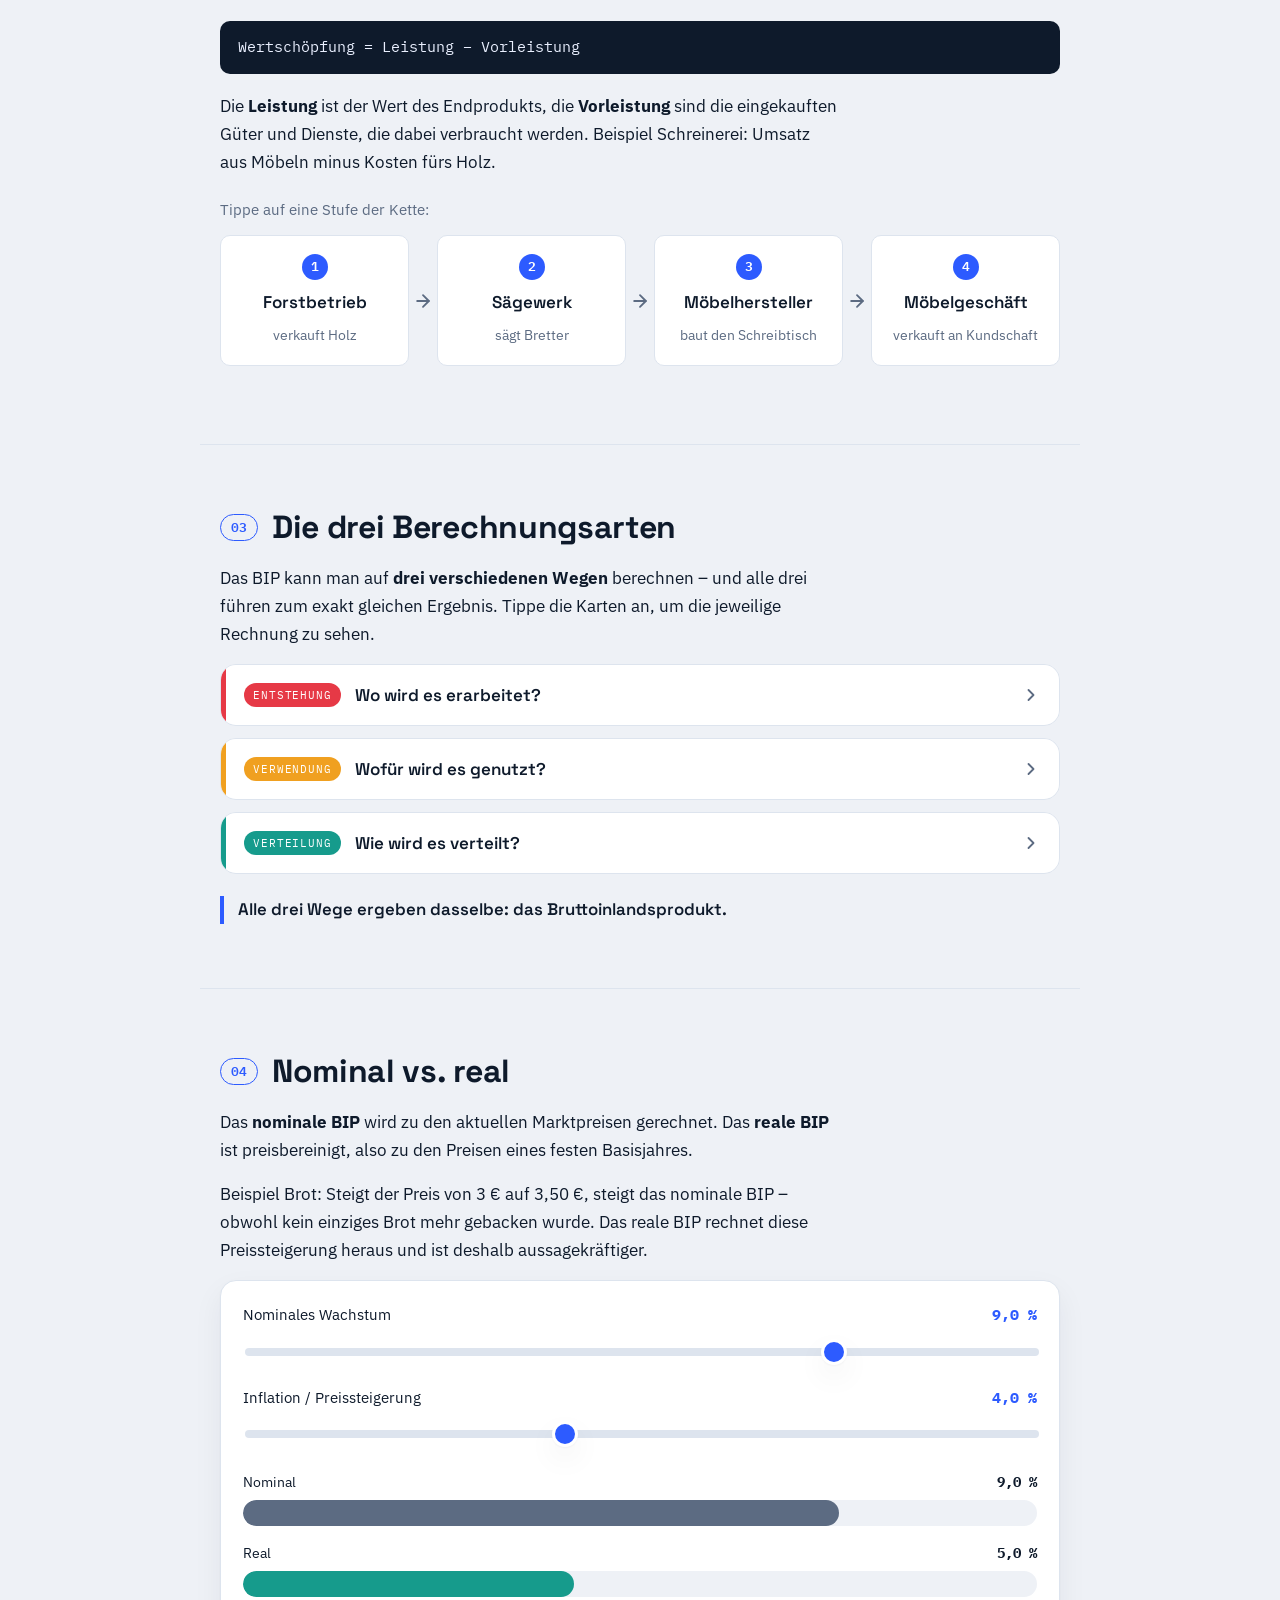
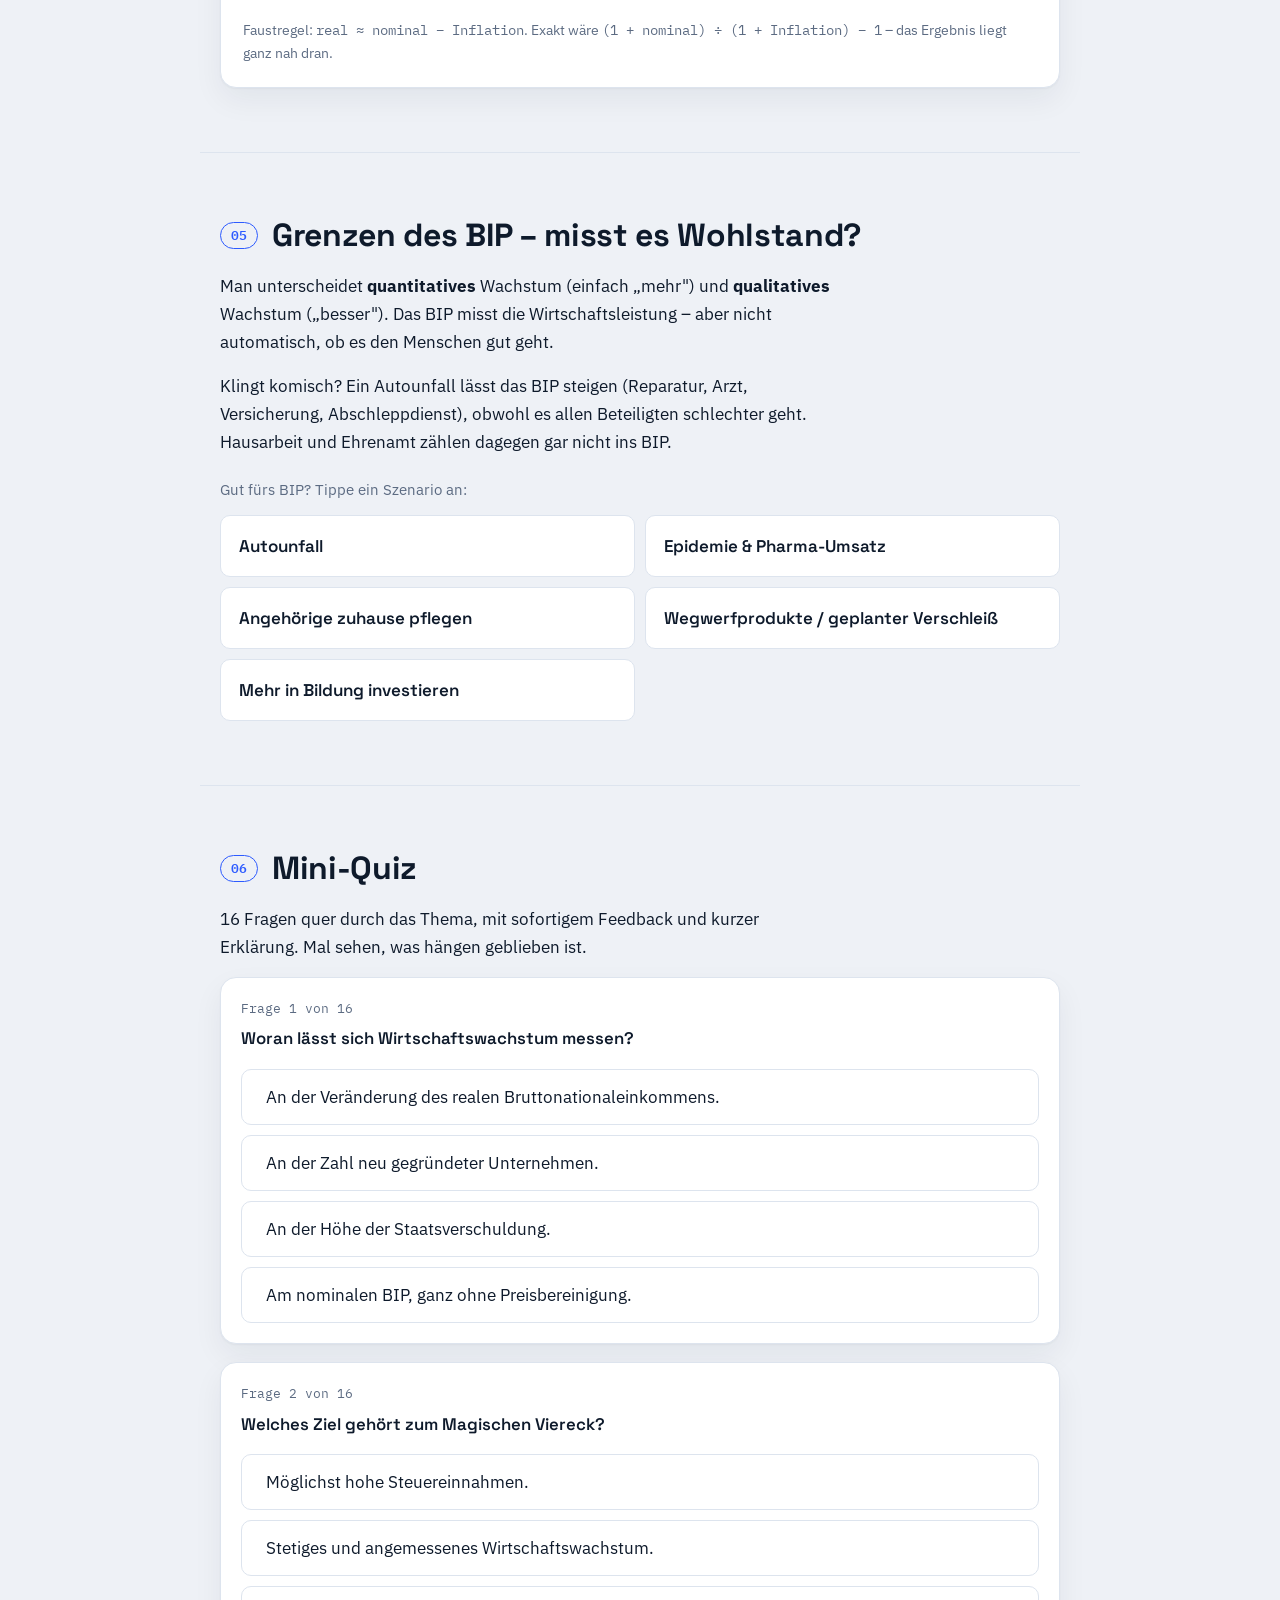
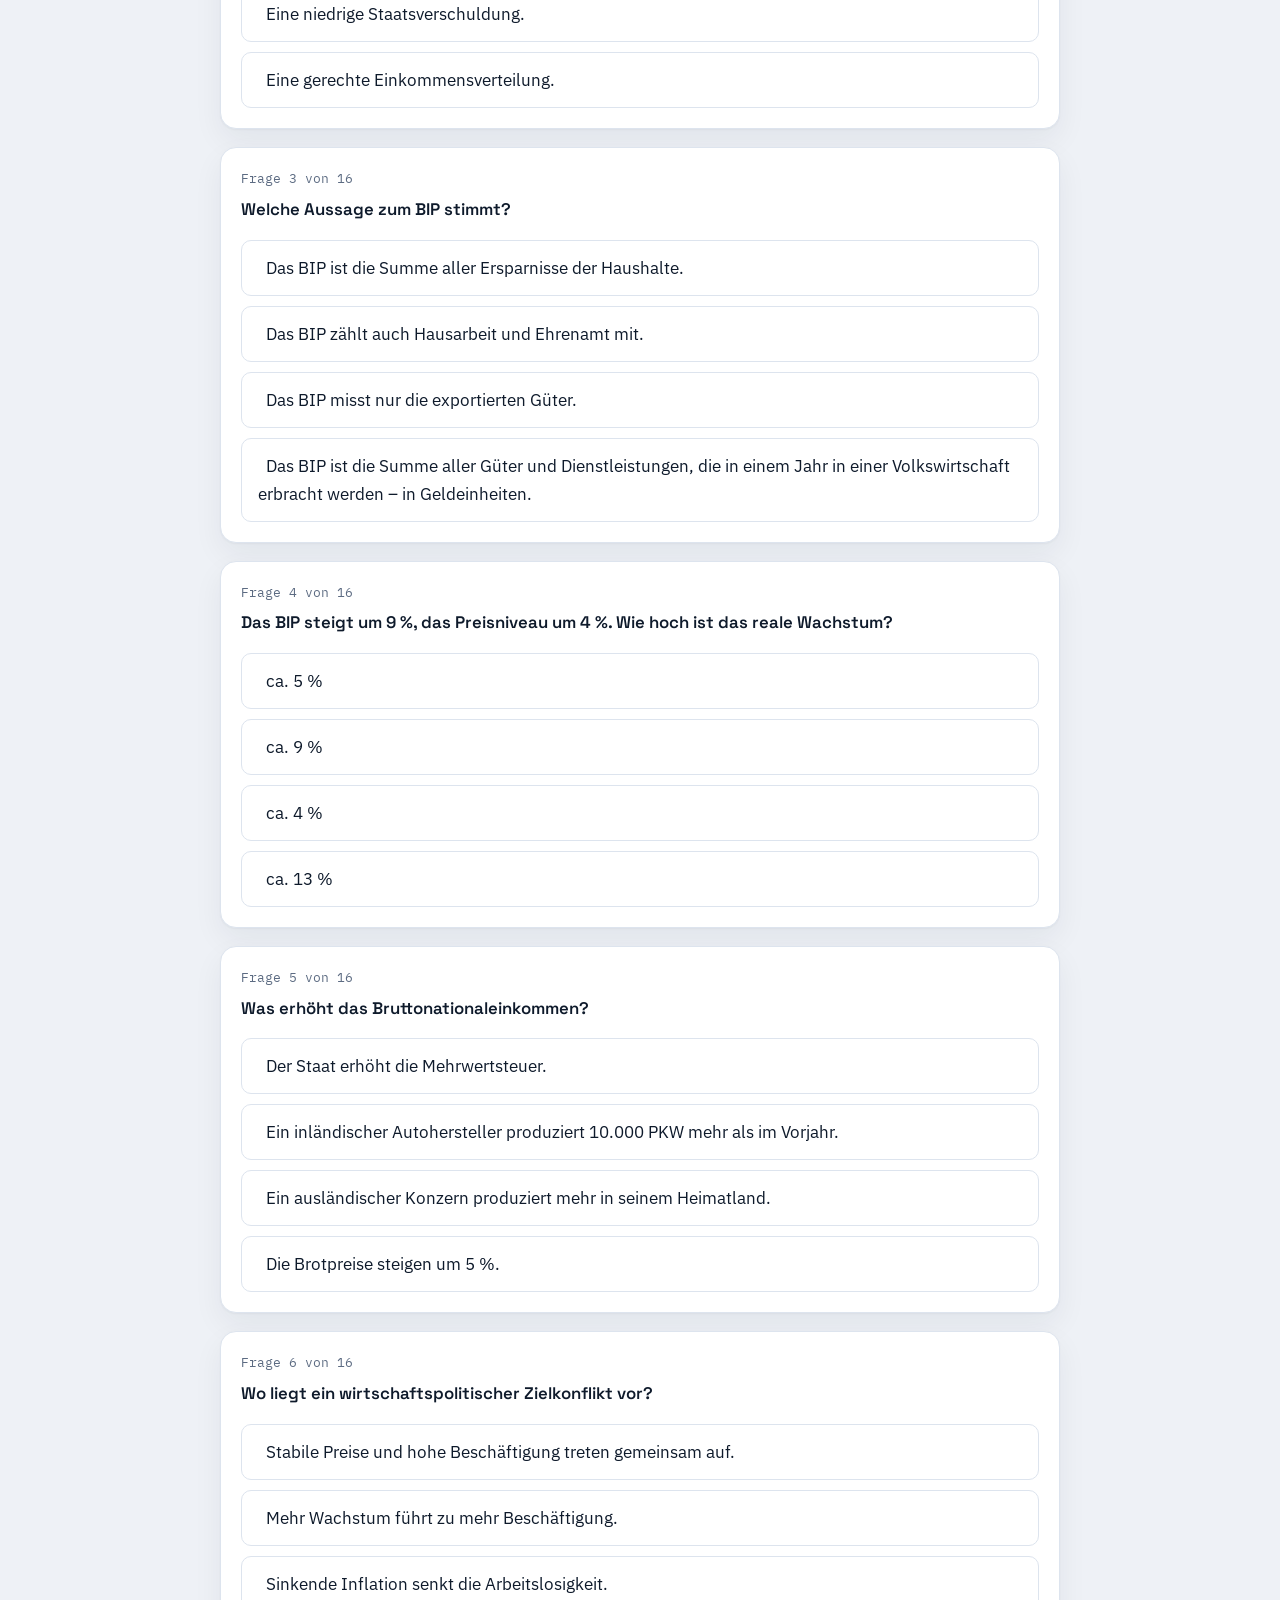
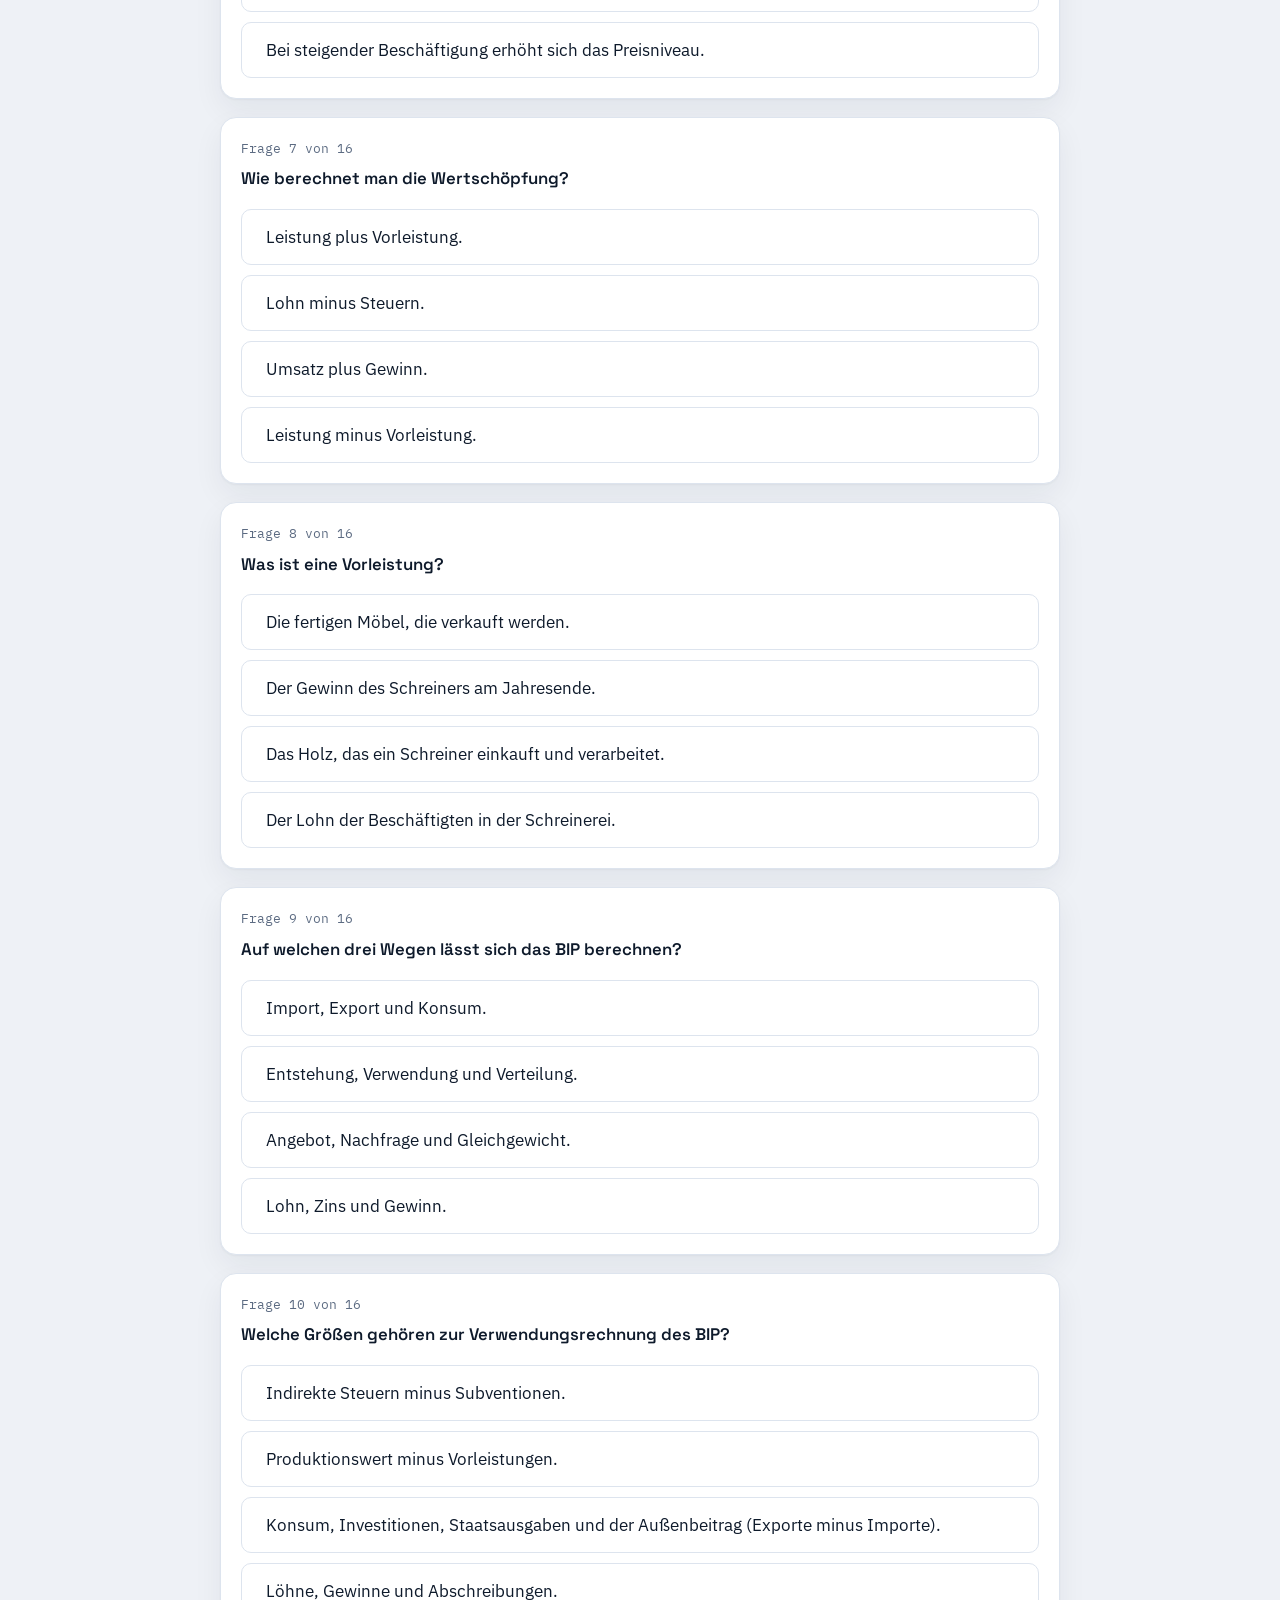
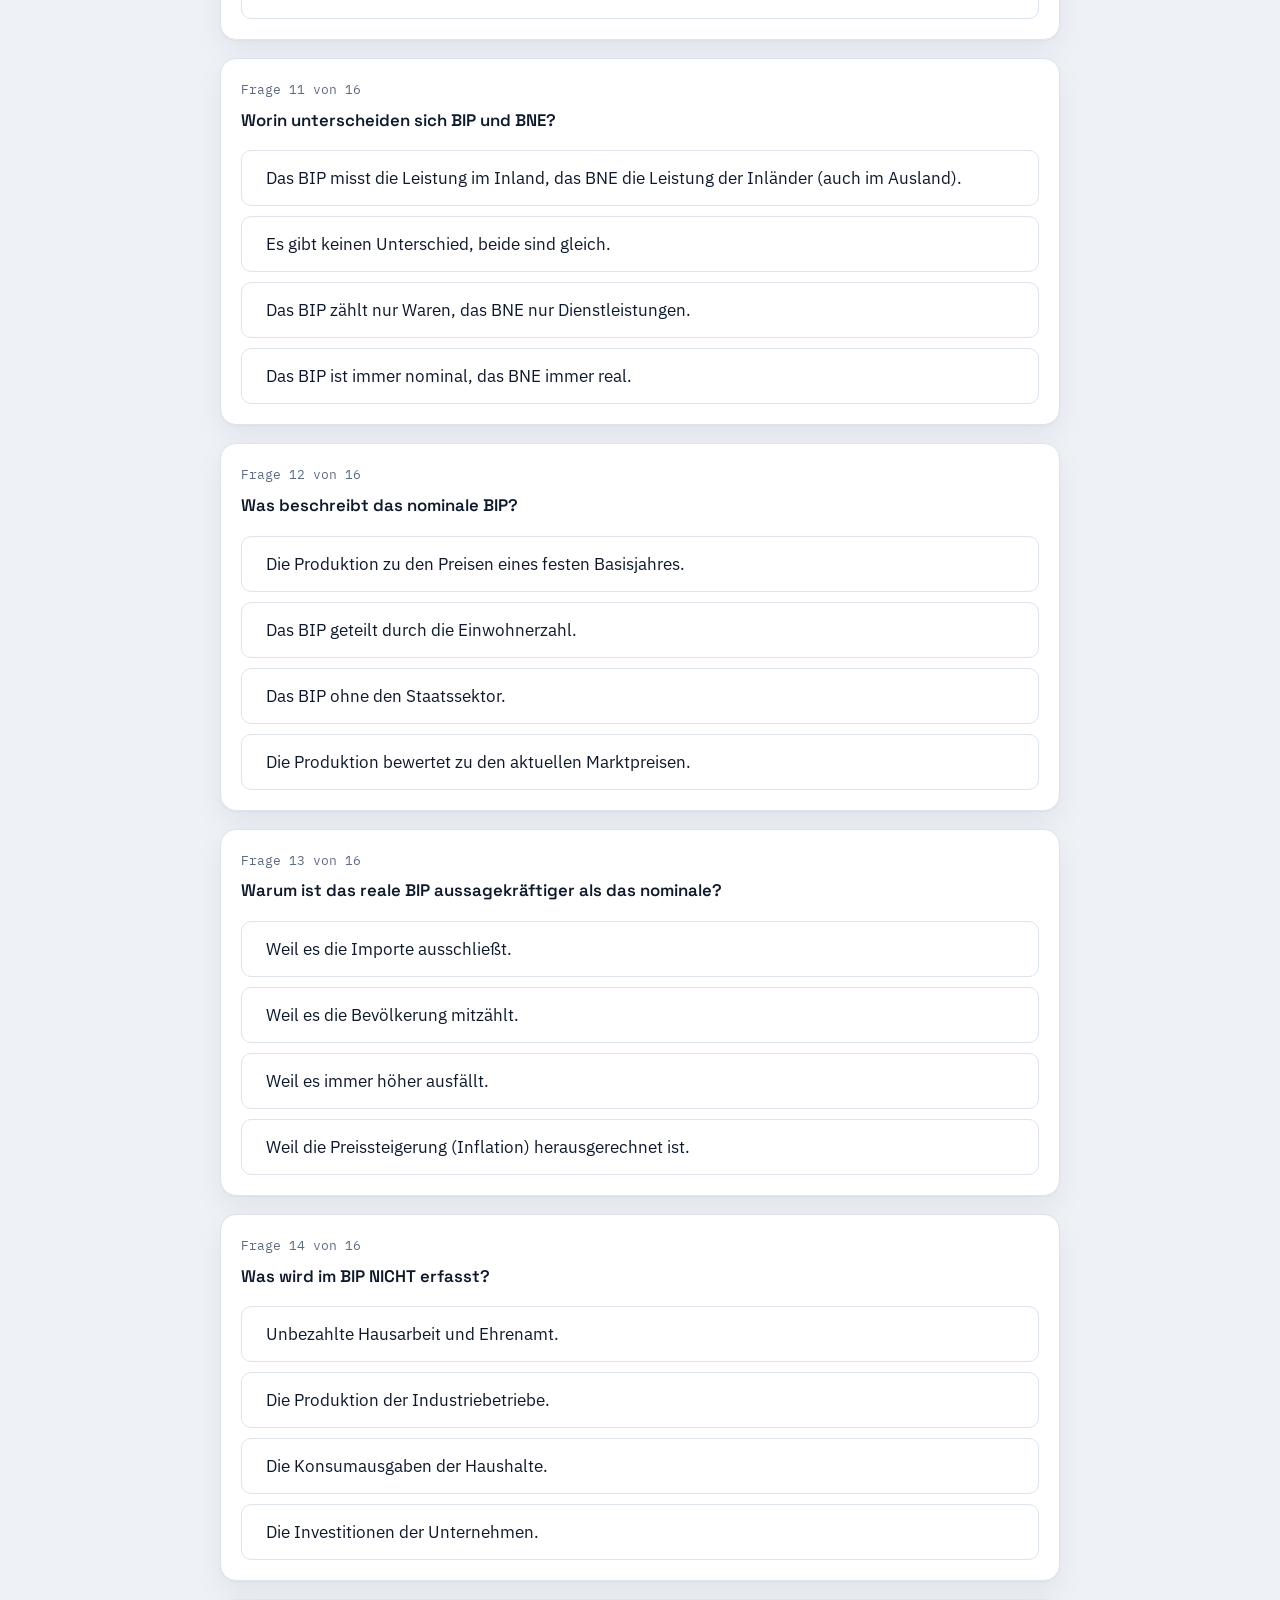
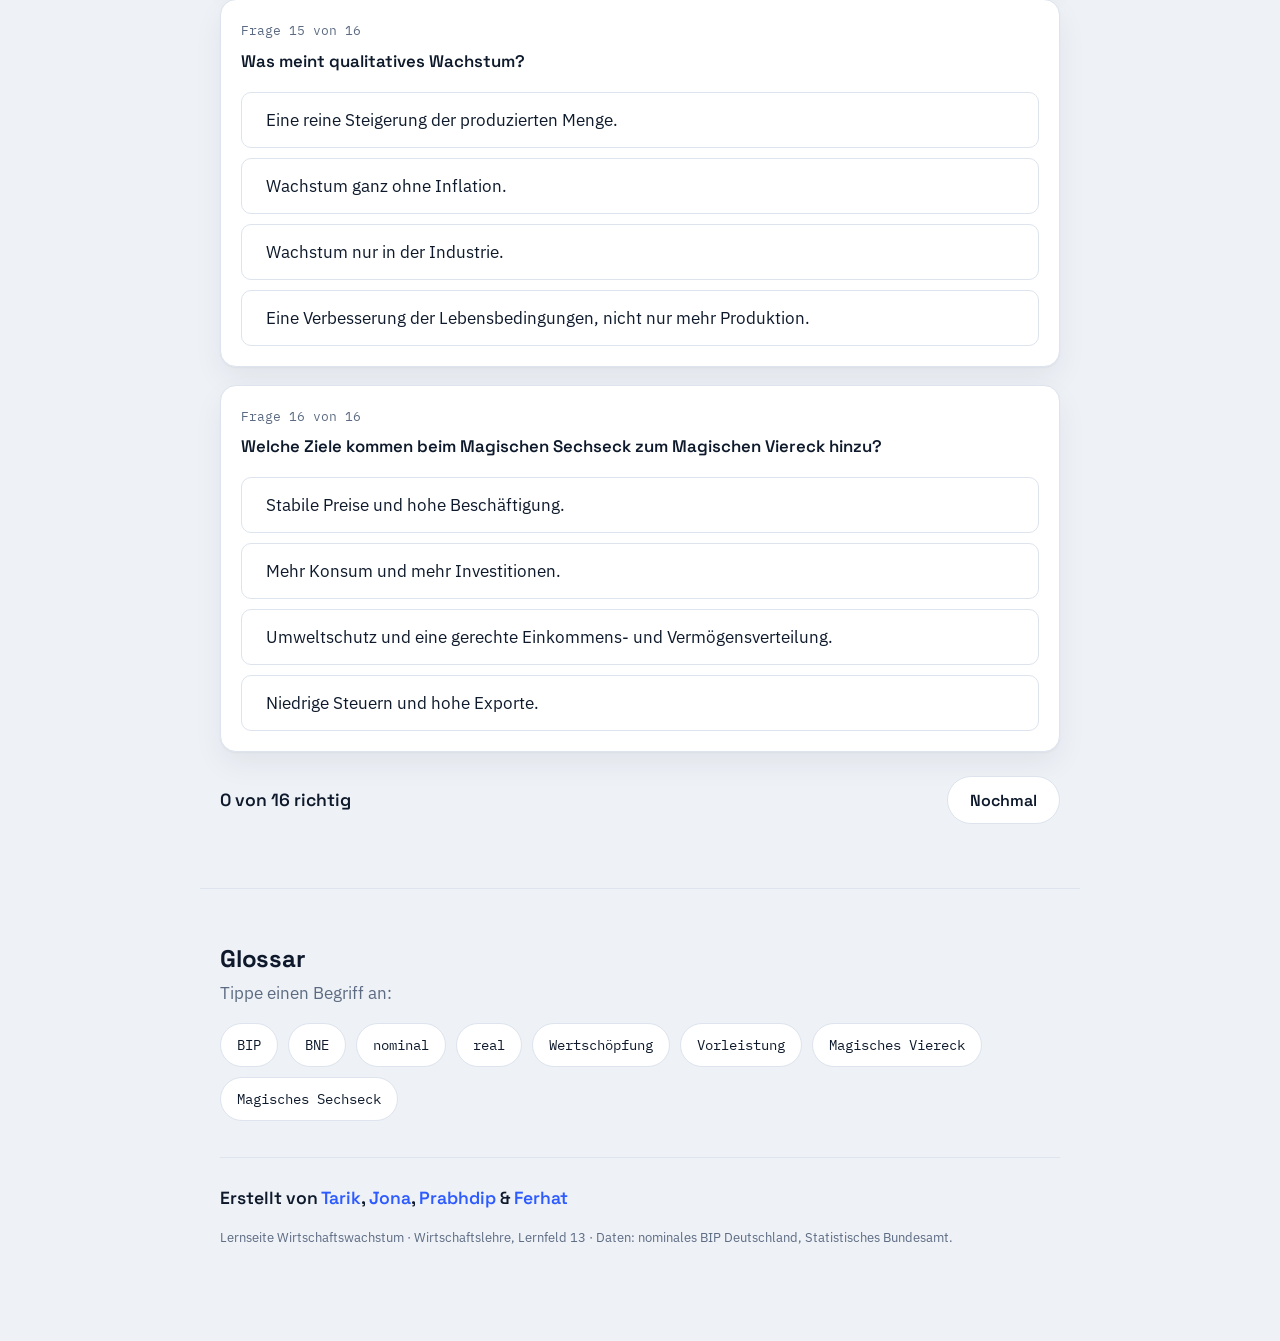
==== commit 99ff9edc: "Quiz auf 16 Fragen erweitert, Magisches Sechseck, Relevanz-Bezug ergaenzt Co-Authored-By: Claude Opu" ====
--- a/index.html
+++ b/index.html
@@ -92,6 +92,13 @@
           Veränderung dieses BIP von einem Jahr zum nächsten.
         </p>
 
+        <div class="callout">
+          <strong>Warum euch das angeht:</strong> Die wirtschaftliche Lage
+          bestimmt Zinsen, Löhne und die Nachfrage nach Finanz- und
+          Versicherungsprodukten. Wer Kundinnen und Kunden gut beraten will,
+          sollte BIP und Wirtschaftswachstum einordnen können.
+        </div>
+
         <div class="formula">
           Wachstumsrate = (Veränderung des BIP ÷ BIP des Vorjahres) × 100
         </div>
@@ -255,8 +262,8 @@
           <h2>Mini-Quiz</h2>
         </div>
         <p class="text">
-          Sechs kurze Fragen, sofortiges Feedback. Mal sehen, was hängen
-          geblieben ist.
+          16 Fragen quer durch das Thema, mit sofortigem Feedback und kurzer
+          Erklärung. Mal sehen, was hängen geblieben ist.
         </p>
 
         <div class="quiz" id="quizList"></div>
--- a/style.css
+++ b/style.css
@@ -211,6 +211,19 @@
   padding-left: 14px;
   border-left: 4px solid var(--accent);
 }
+
+/* Relevanz-/Hinweis-Kasten (anregender Zusatz) */
+.callout {
+  background: #eaf0ff;
+  border-left: 4px solid var(--accent);
+  border-radius: var(--radius-sm);
+  padding: 15px 18px;
+  margin: 0 0 18px;
+  font-size: 15px;
+  line-height: 1.6;
+  color: var(--ink);
+}
+.callout strong { font-family: var(--font-display); }
 
 /* ----------------------------- Buttons ---------------------------------- */
 .btn {
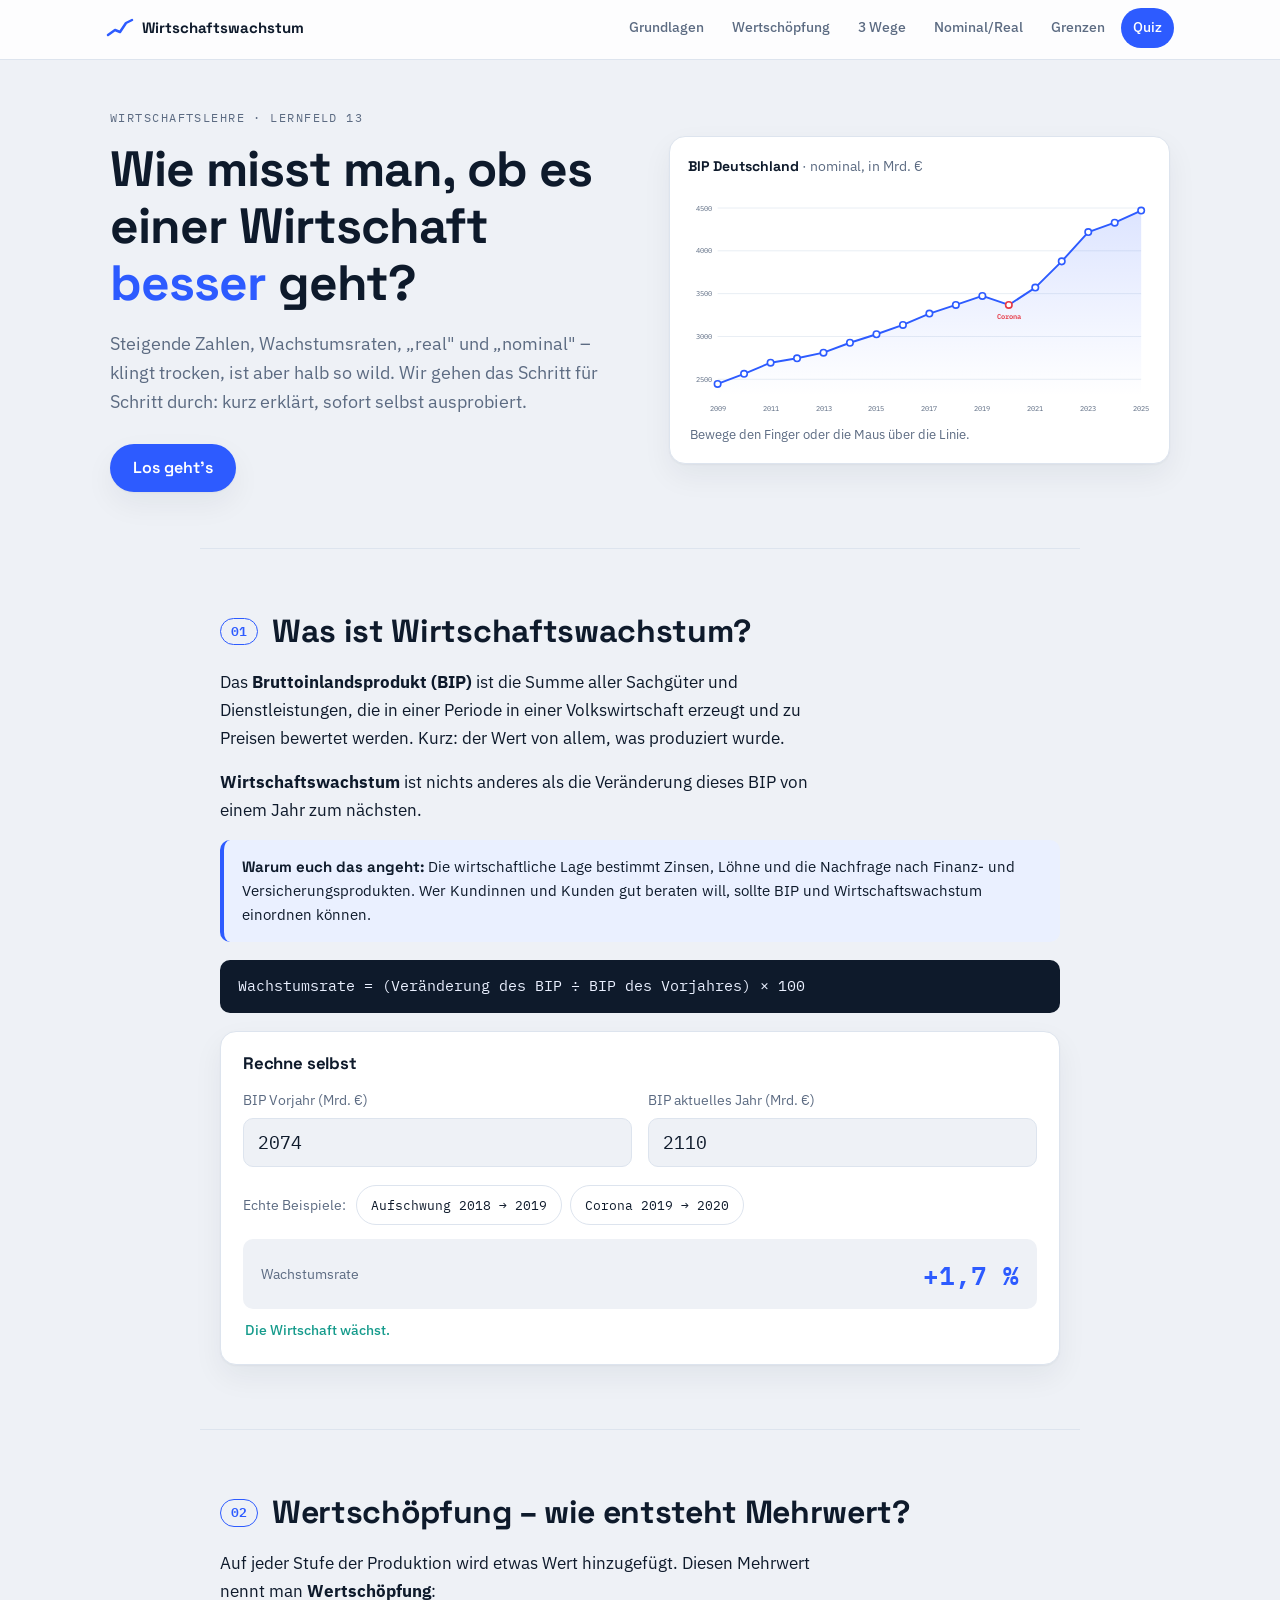
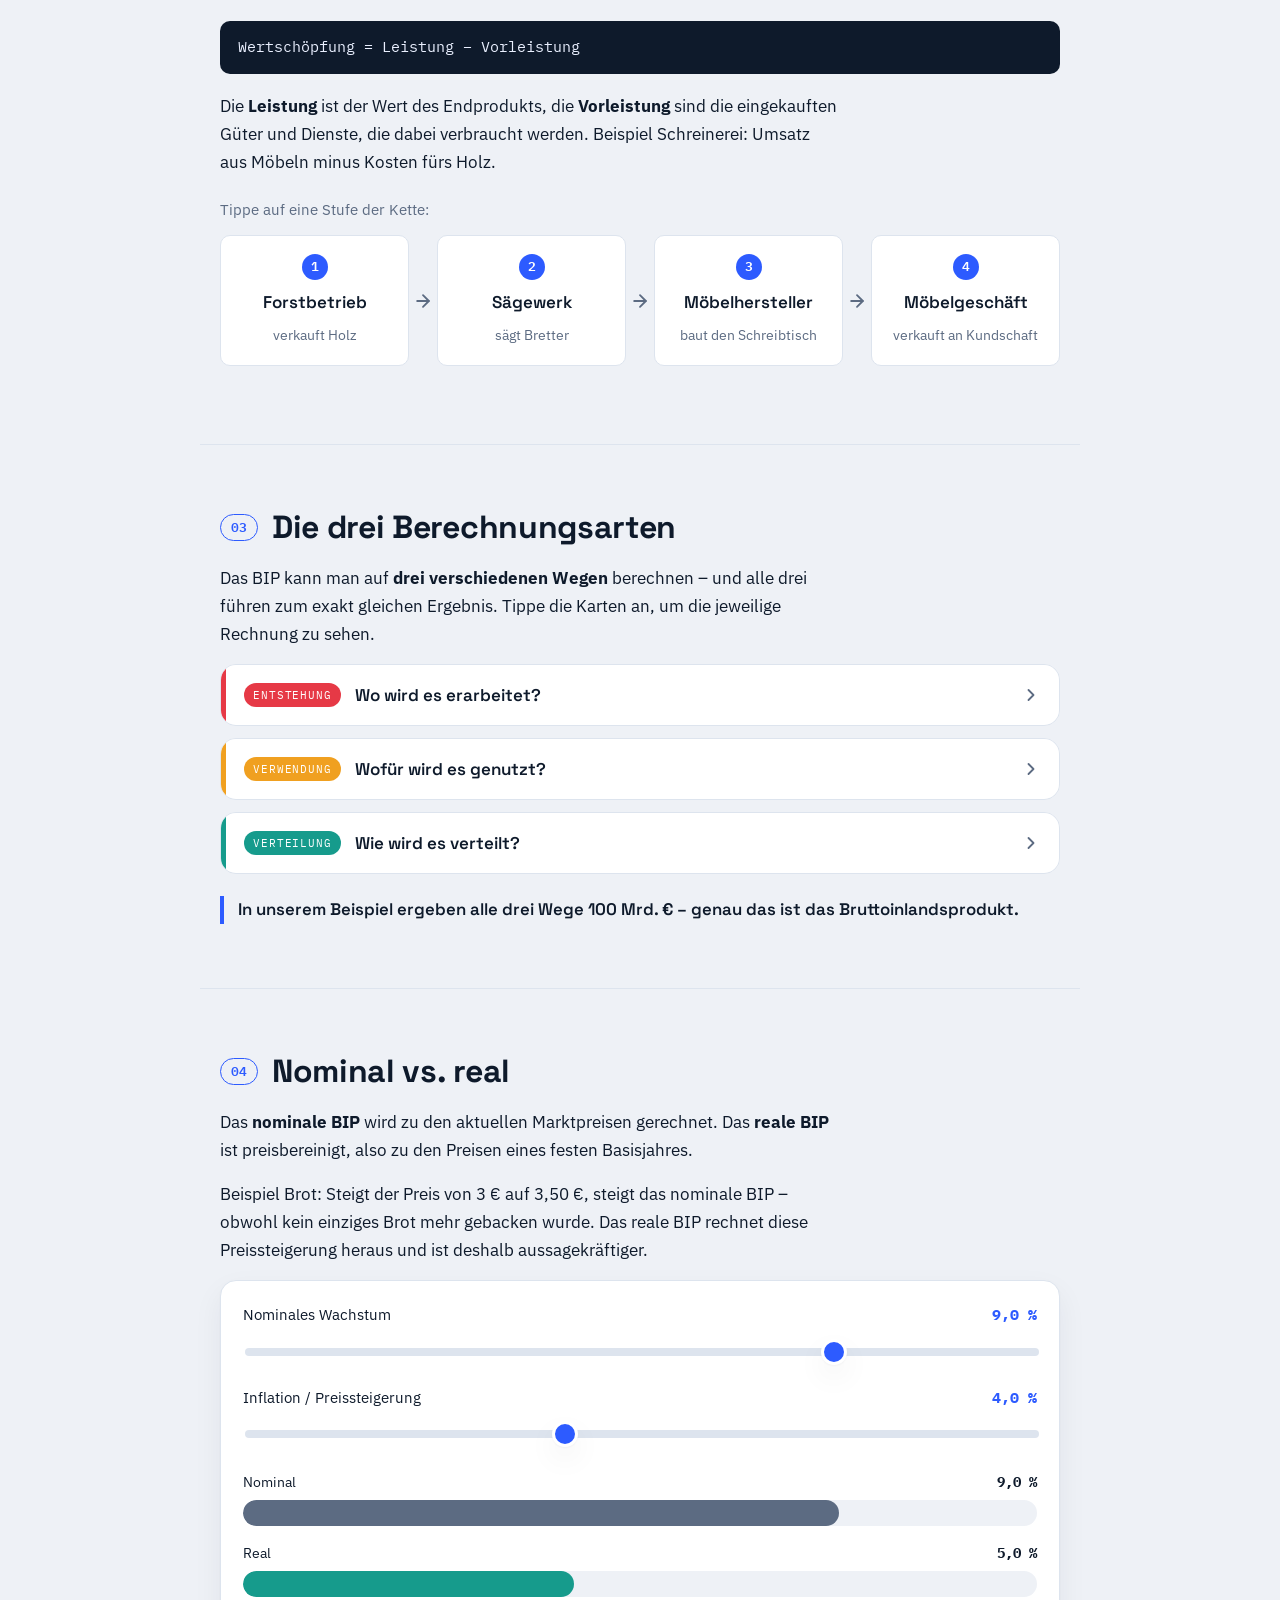
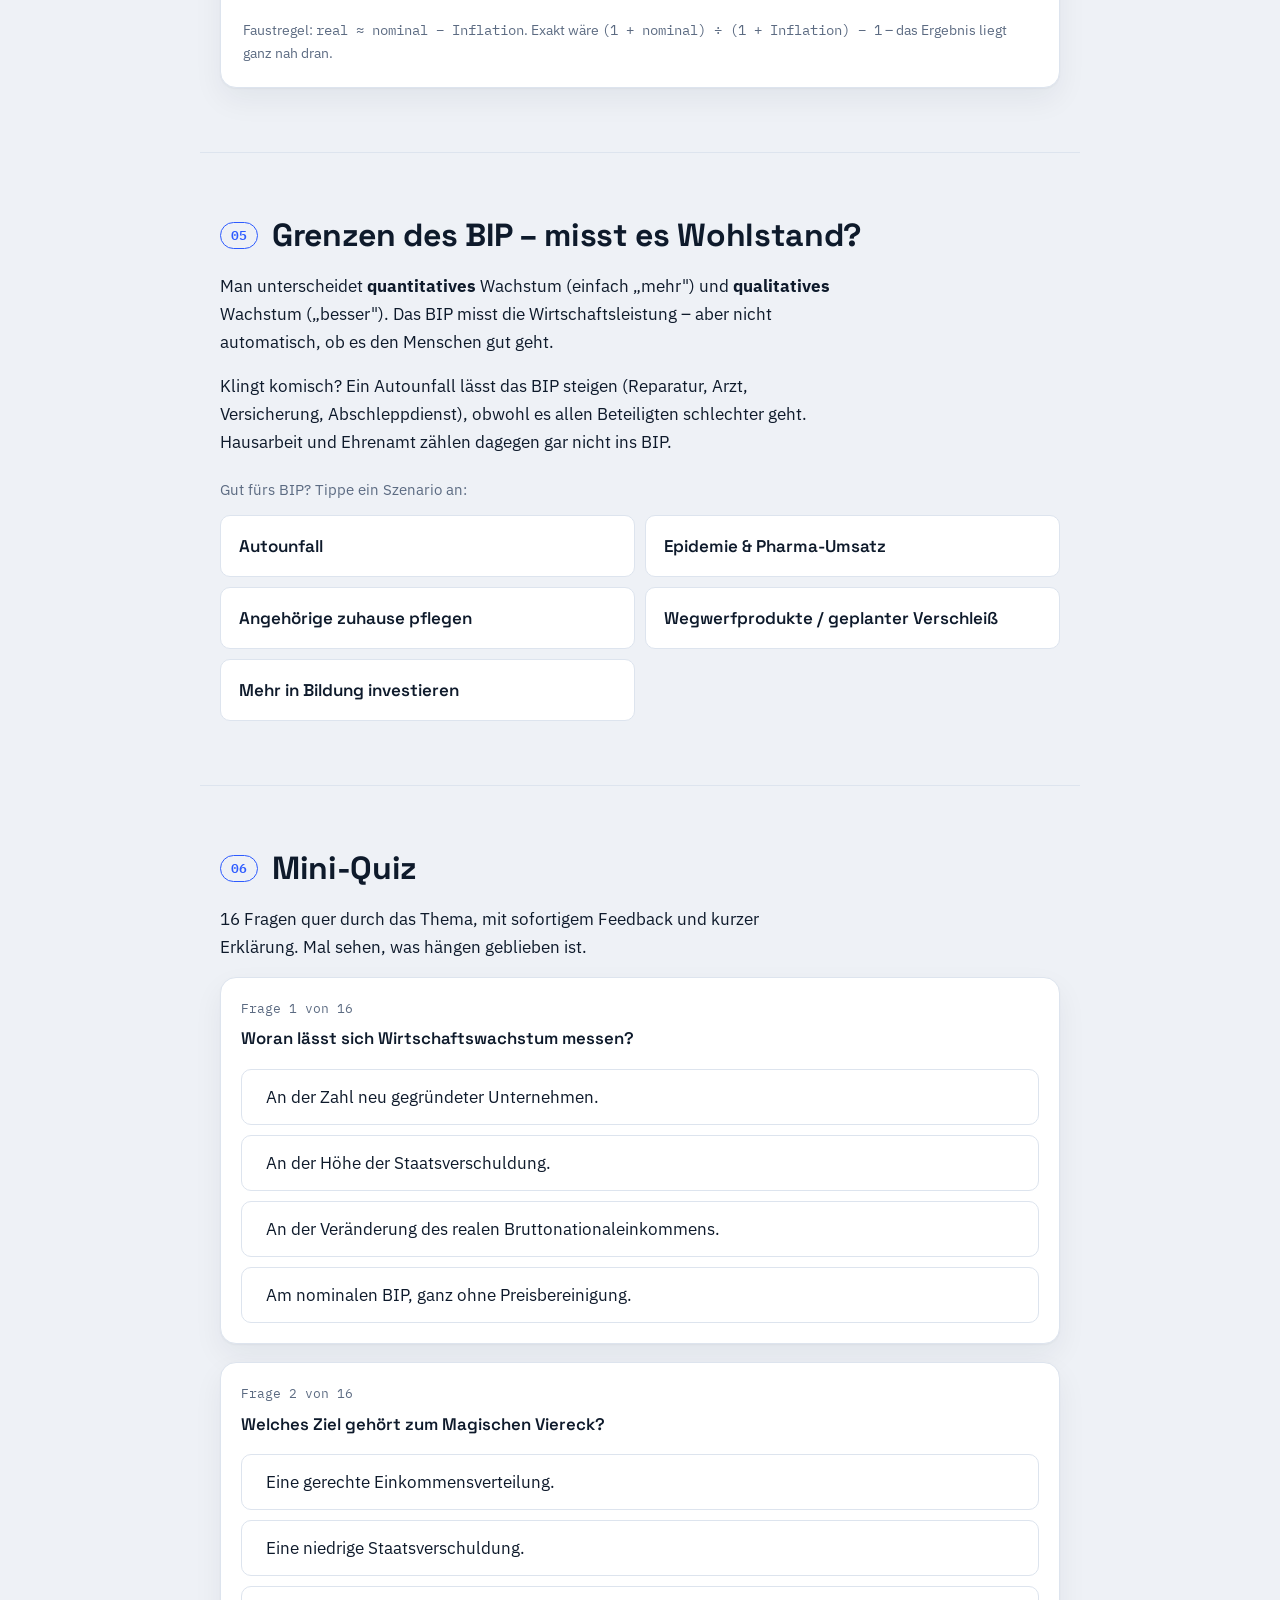
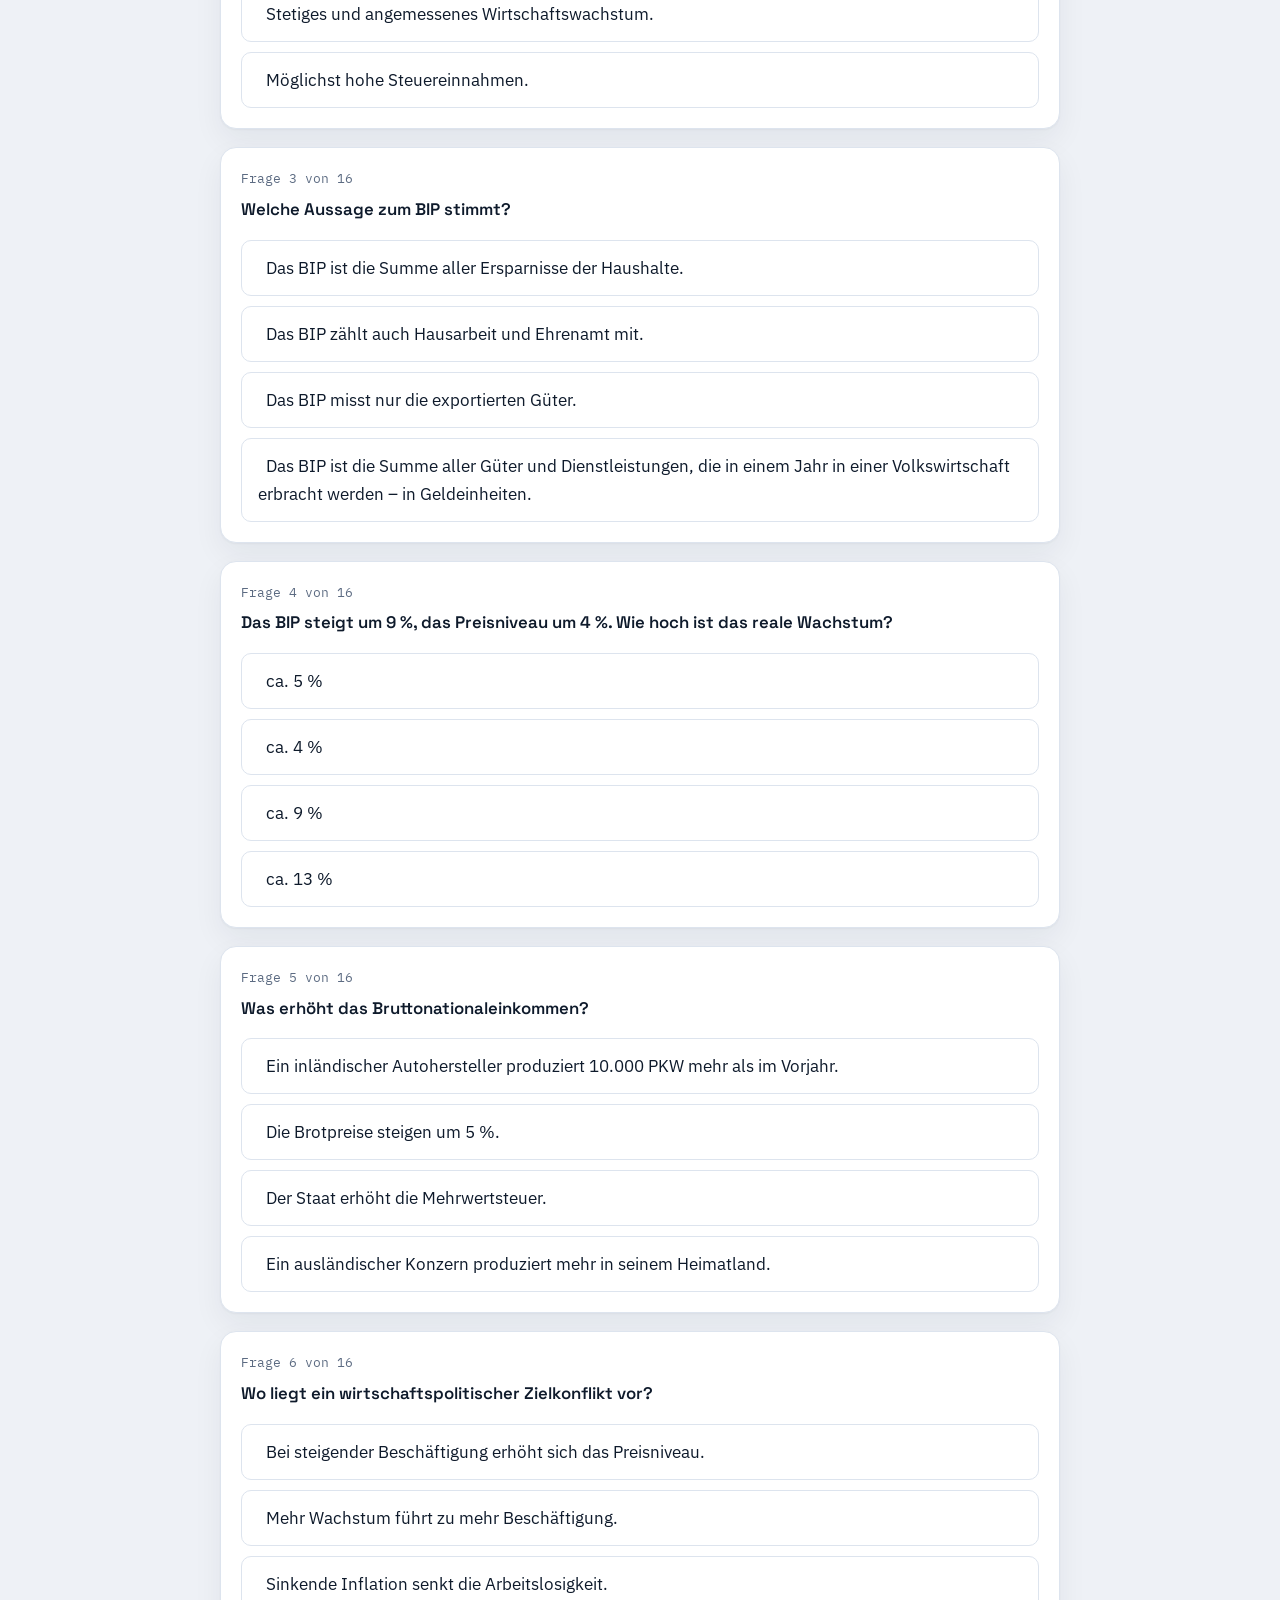
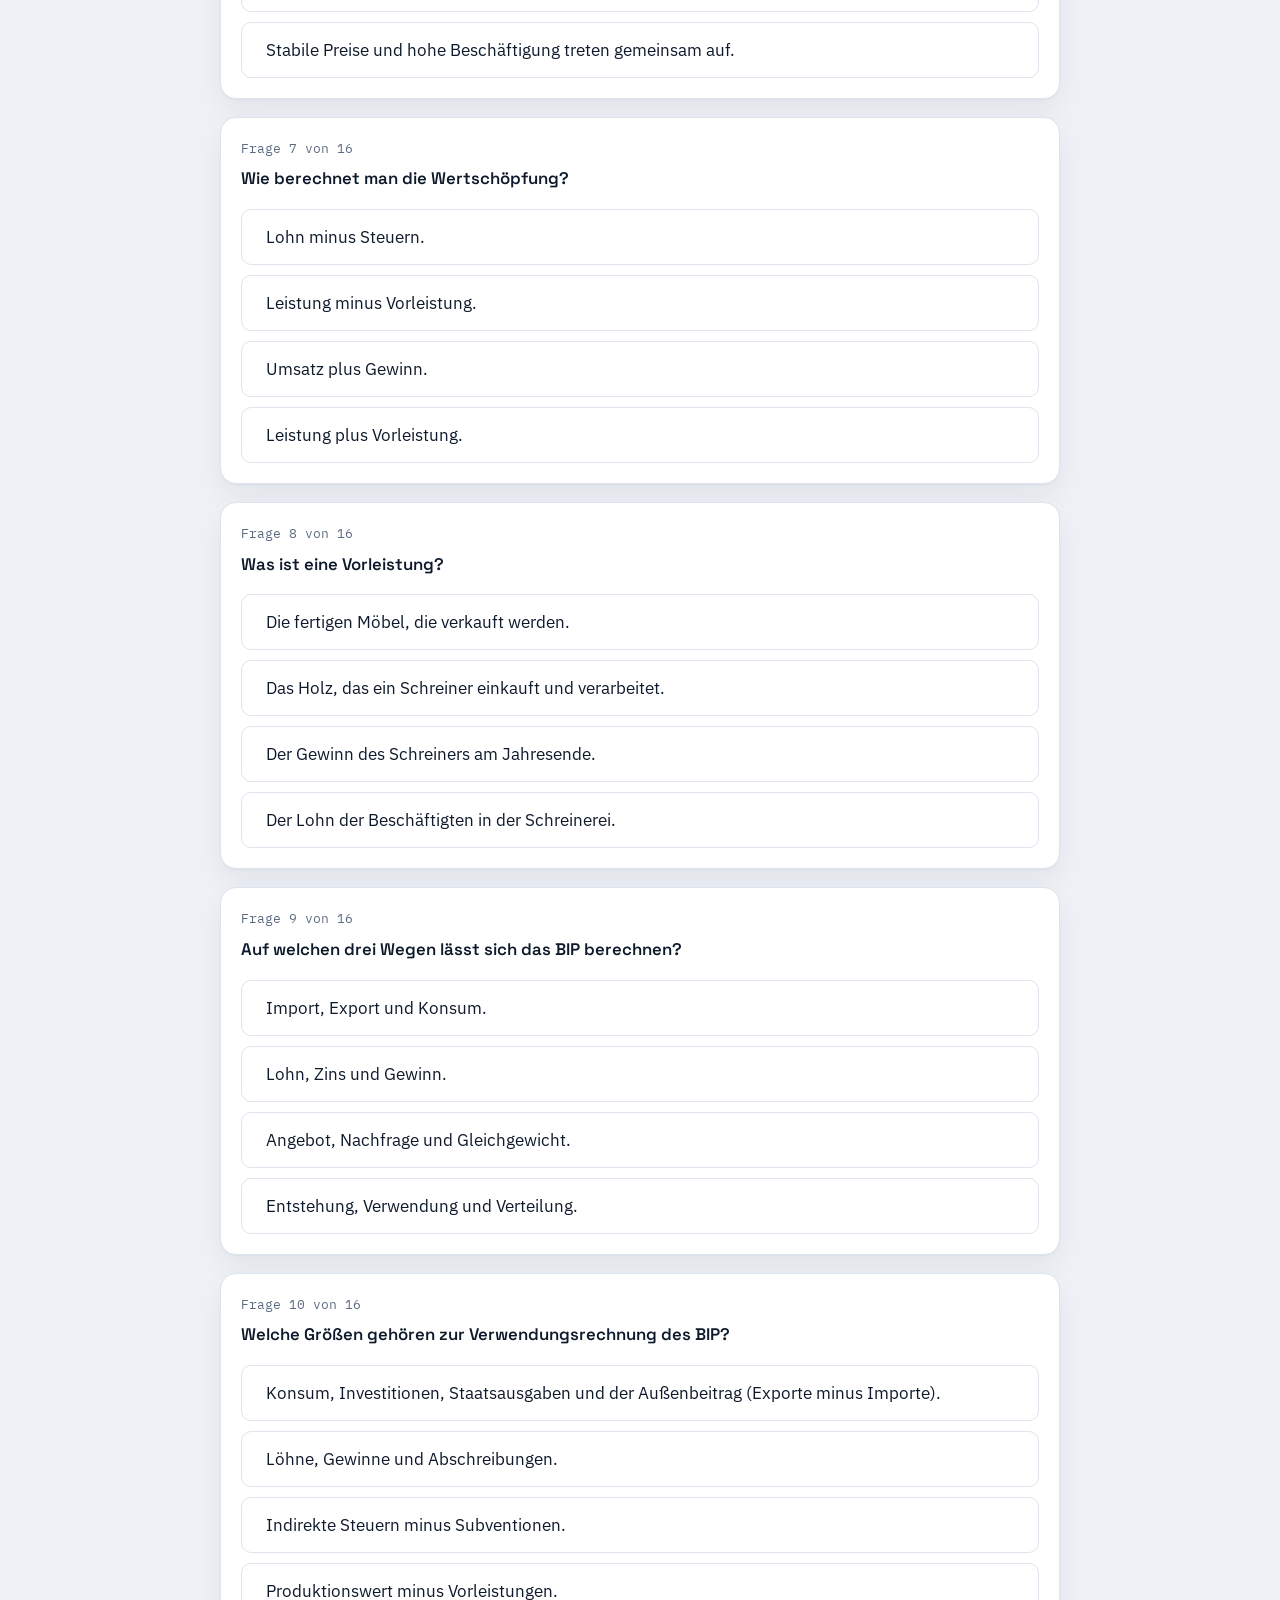
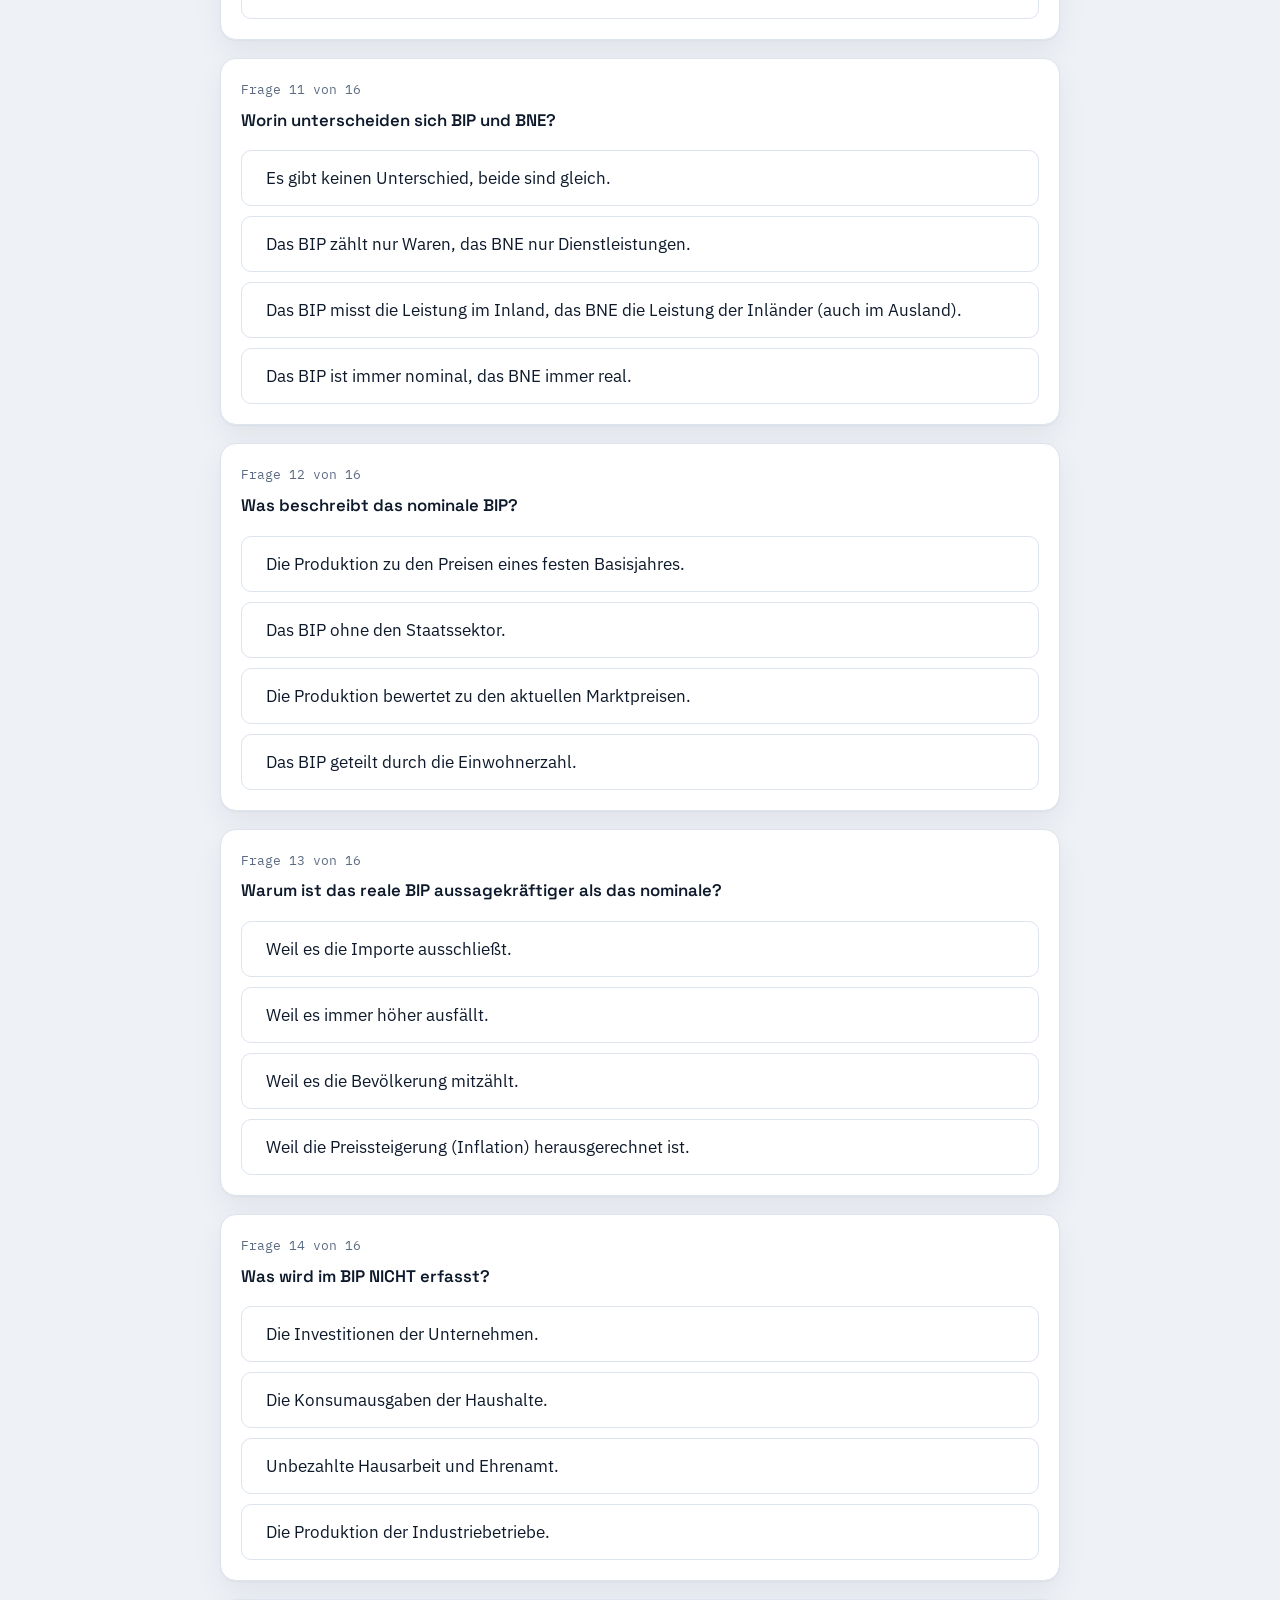
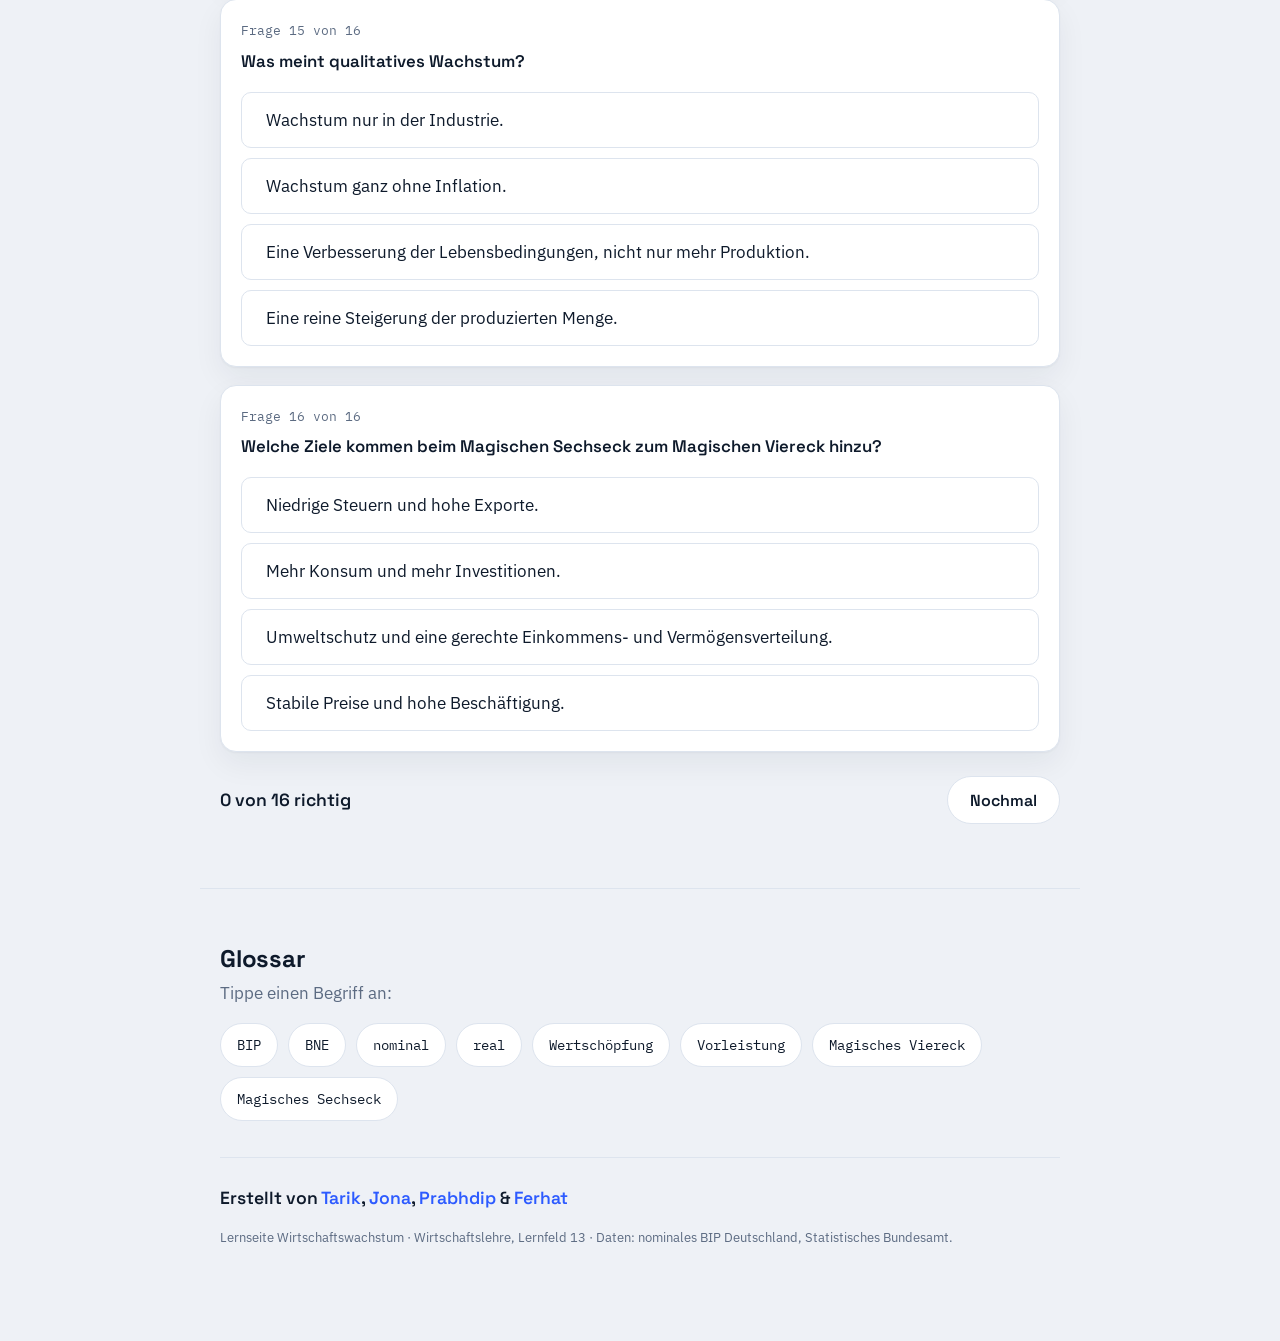
==== commit 75e87ddc: "BIP-Daten bis 2025 aktualisiert, Zahlenbeispiel bei Berechnungsarten, Beobachtungsbogen ergaenzt Co-" ====
--- a/index.html
+++ b/index.html
@@ -65,7 +65,7 @@
           </div>
 
           <!-- Signature: animierte Wachstumskurve (per JS gezeichnet) -->
-          <figure class="chartcard" aria-label="Entwicklung des nominalen Bruttoinlandsprodukts in Deutschland von 2009 bis 2021">
+          <figure class="chartcard" aria-label="Entwicklung des nominalen Bruttoinlandsprodukts in Deutschland von 2009 bis 2025">
             <figcaption class="chartcard__cap">
               <strong>BIP Deutschland</strong> · nominal, in Mrd. €
             </figcaption>
@@ -175,7 +175,7 @@
         <!-- INTERAKTION: 3 aufklappbare Karten (per JS gefüllt) -->
         <div class="methods" id="methods"></div>
 
-        <p class="punchline">Alle drei Wege ergeben dasselbe: das Bruttoinlandsprodukt.</p>
+        <p class="punchline">In unserem Beispiel ergeben alle drei Wege 100 Mrd. € – genau das ist das Bruttoinlandsprodukt.</p>
       </section>
 
       <!-- ===================== 4) NOMINAL VS. REAL ===================== -->
--- a/style.css
+++ b/style.css
@@ -499,14 +499,35 @@
 .method.is-open .method__chev { transform: rotate(90deg); }
 .method__body { display: none; padding: 0 18px 18px; }
 .method.is-open .method__body { display: block; }
-.method__formula {
-  font-family: var(--font-mono);
-  font-size: 14px;
-  line-height: 1.7;
+/* Rechnung mit Zahlen (Begriff links, Wert rechts) */
+.calcrows {
+  margin: 0;
+  font-family: var(--font-mono);
+  font-size: 13.5px;
   background: var(--bg);
   border-radius: var(--radius-sm);
-  padding: 14px 16px;
-}
+  padding: 8px 16px;
+}
+.calcrow {
+  display: flex;
+  justify-content: space-between;
+  align-items: baseline;
+  gap: 16px;
+  padding: 6px 0;
+  border-bottom: 1px solid var(--line);
+}
+.calcrow:last-child { border-bottom: none; }
+.calcrow dt { margin: 0; color: var(--ink); }
+.calcrow dd { margin: 0; font-variant-numeric: tabular-nums; color: var(--muted); }
+.calcrow.is-total {
+  margin-top: 4px;
+  padding-top: 10px;
+  border-top: 2px solid var(--m-color, var(--accent));
+  font-weight: 600;
+}
+.calcrow.is-total dt,
+.calcrow.is-total dd { color: var(--m-color, var(--accent)); }
+.method__note { font-size: 12px; color: var(--muted); margin: 10px 2px 0; }
 
 /* --------------------- 4) Nominal/Real Simulation ----------------------- */
 .sim__controls { display: grid; gap: 22px; margin-bottom: 24px; }
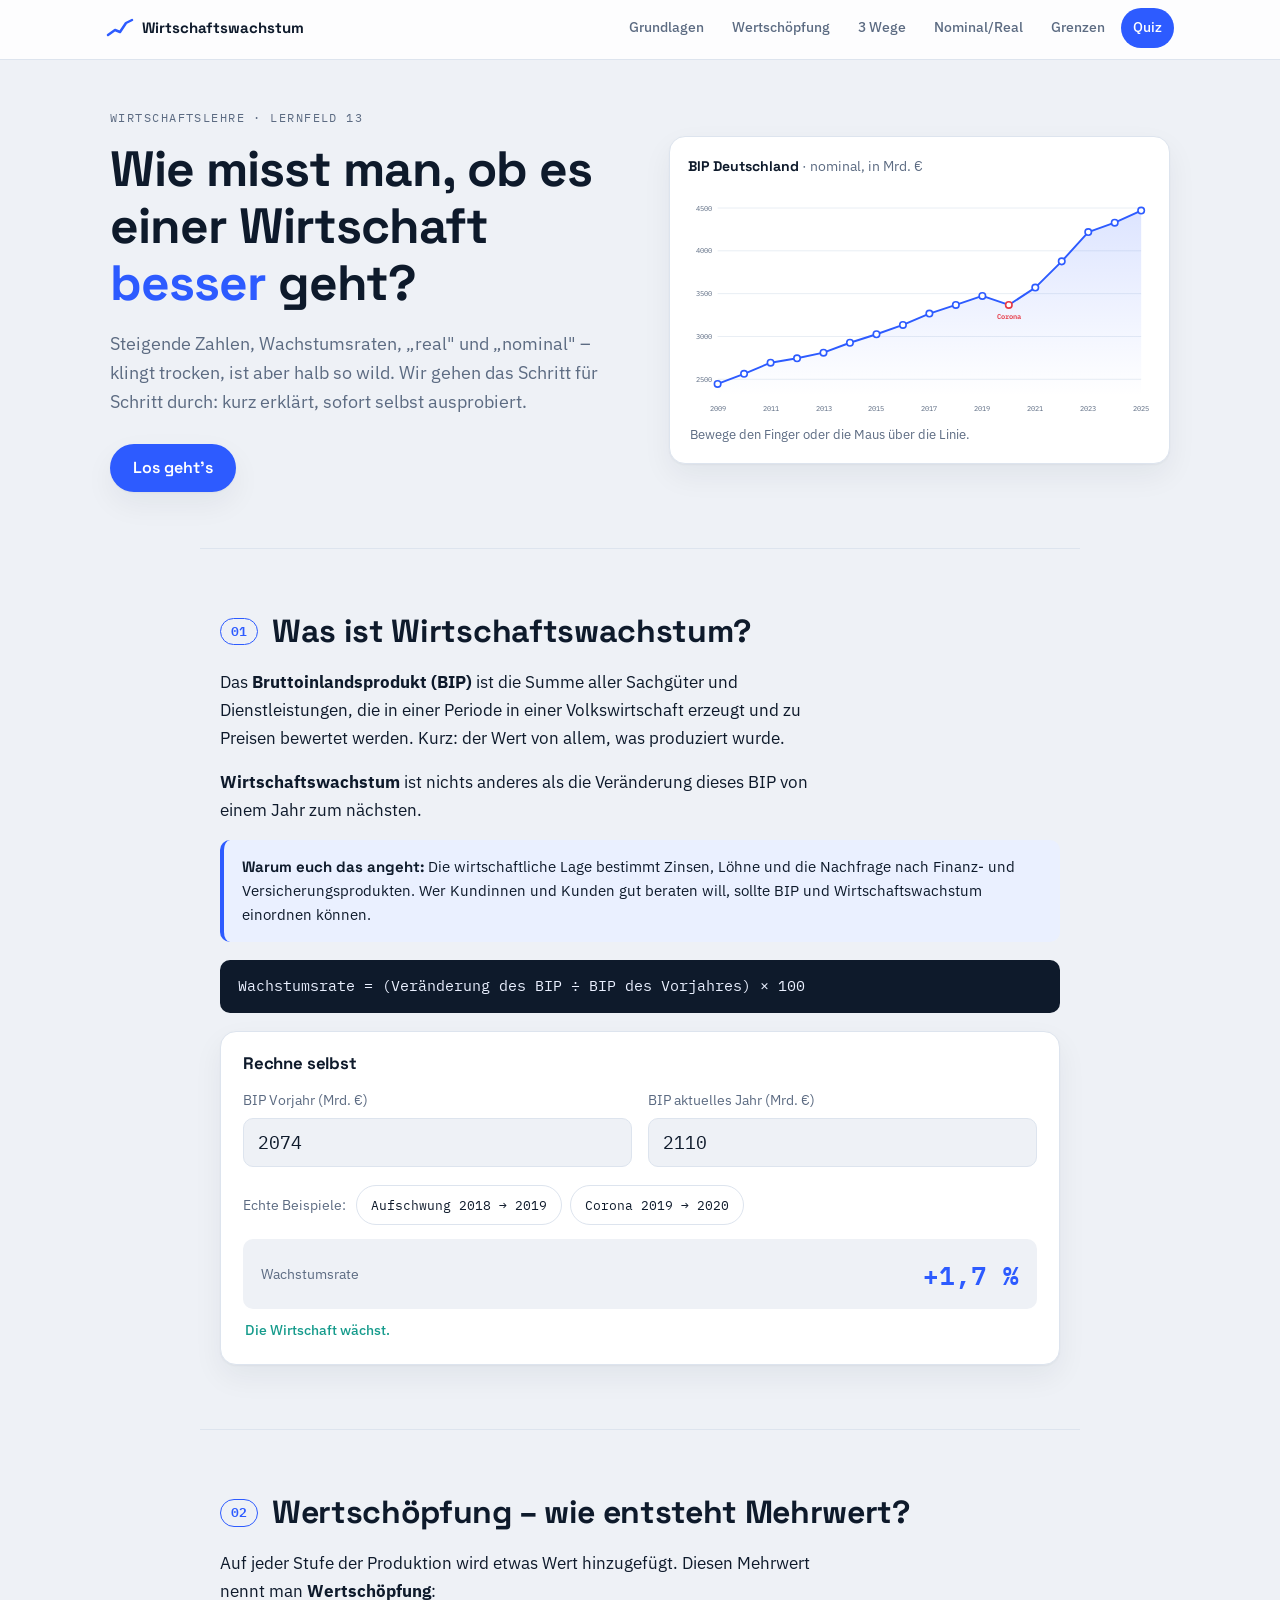
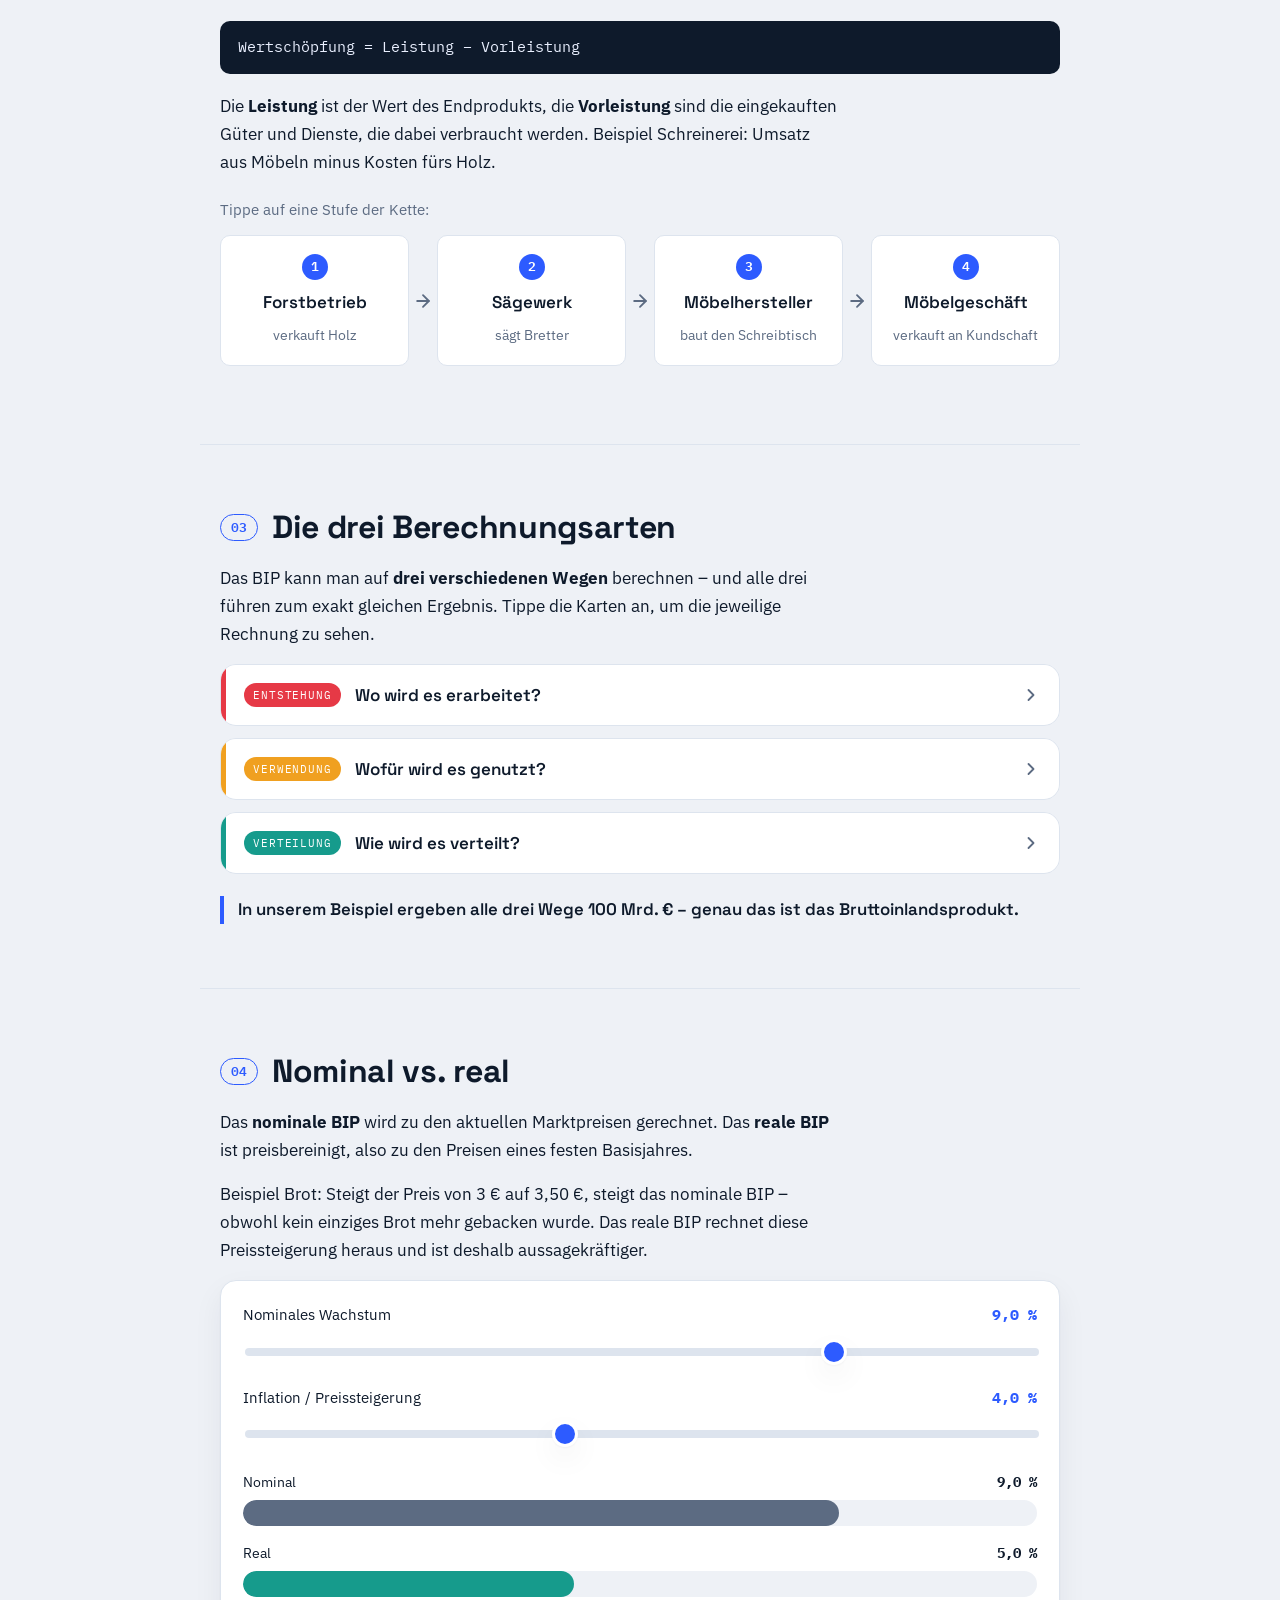
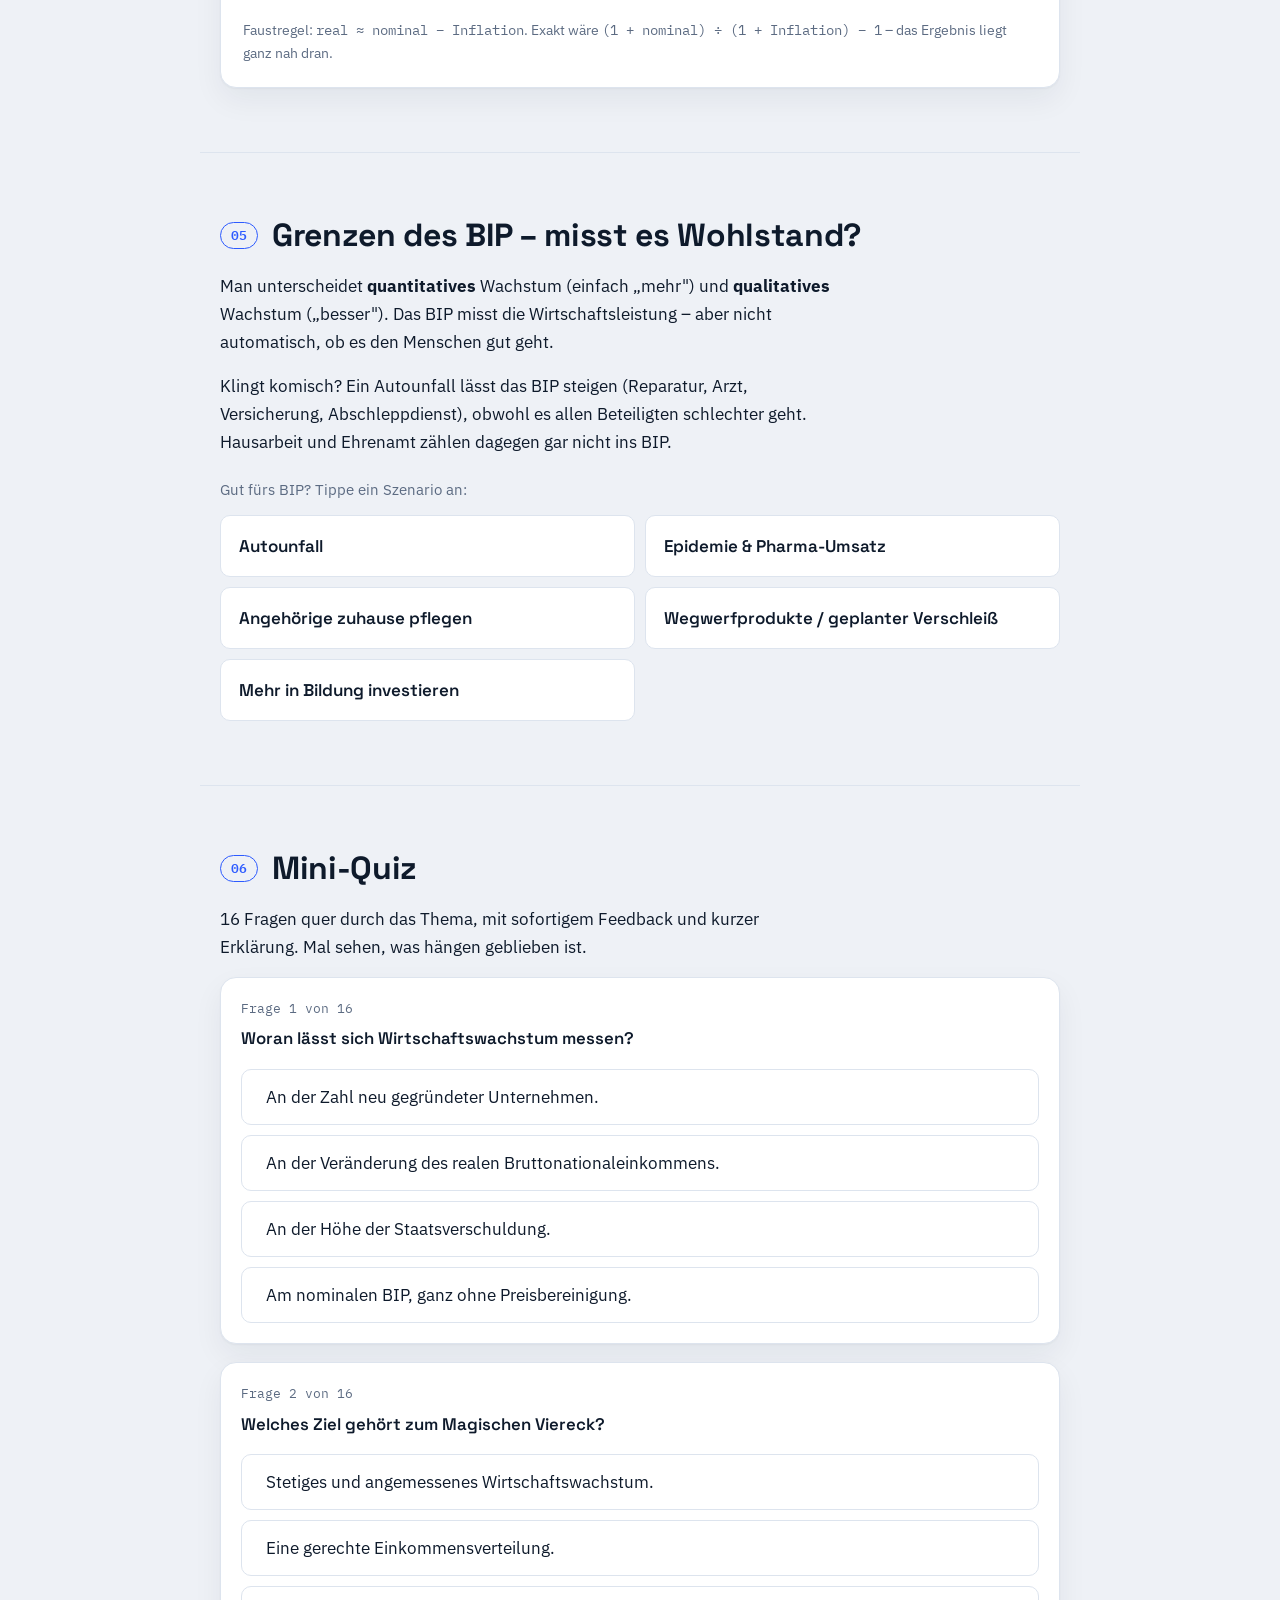
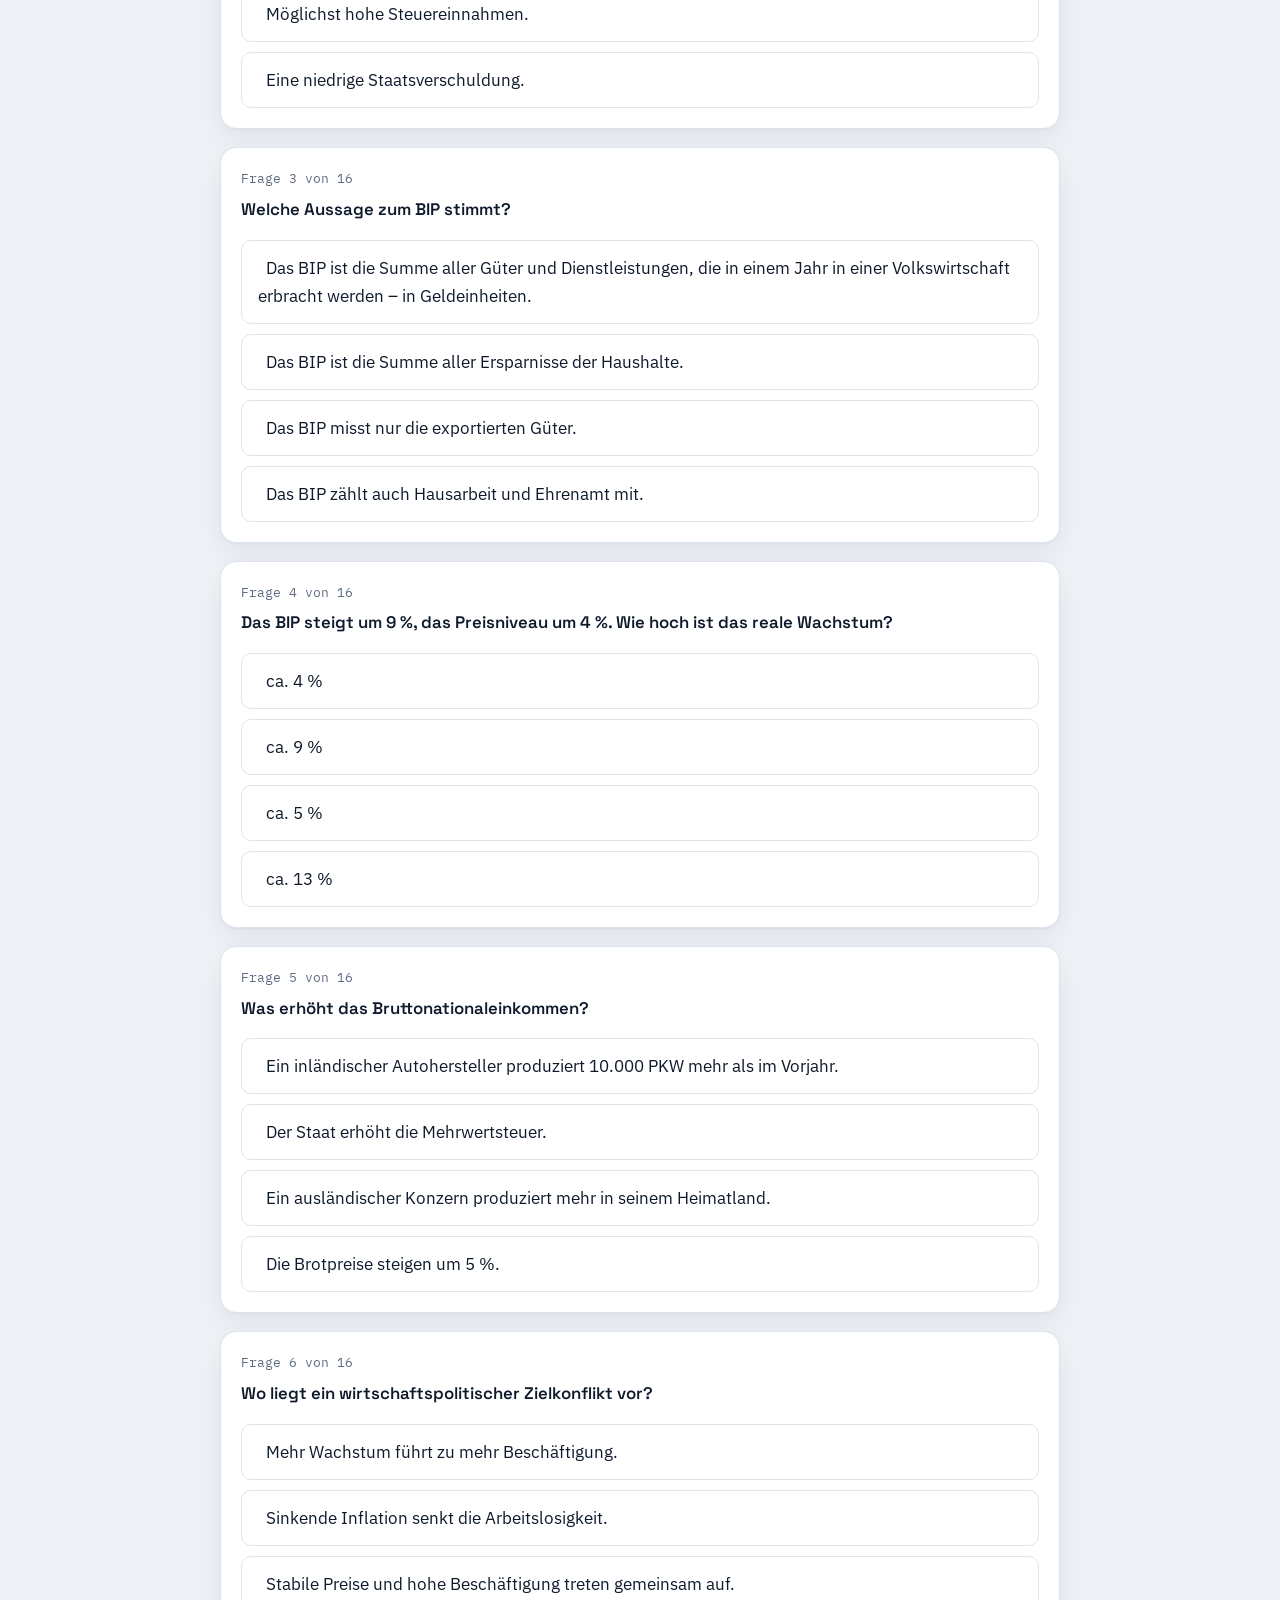
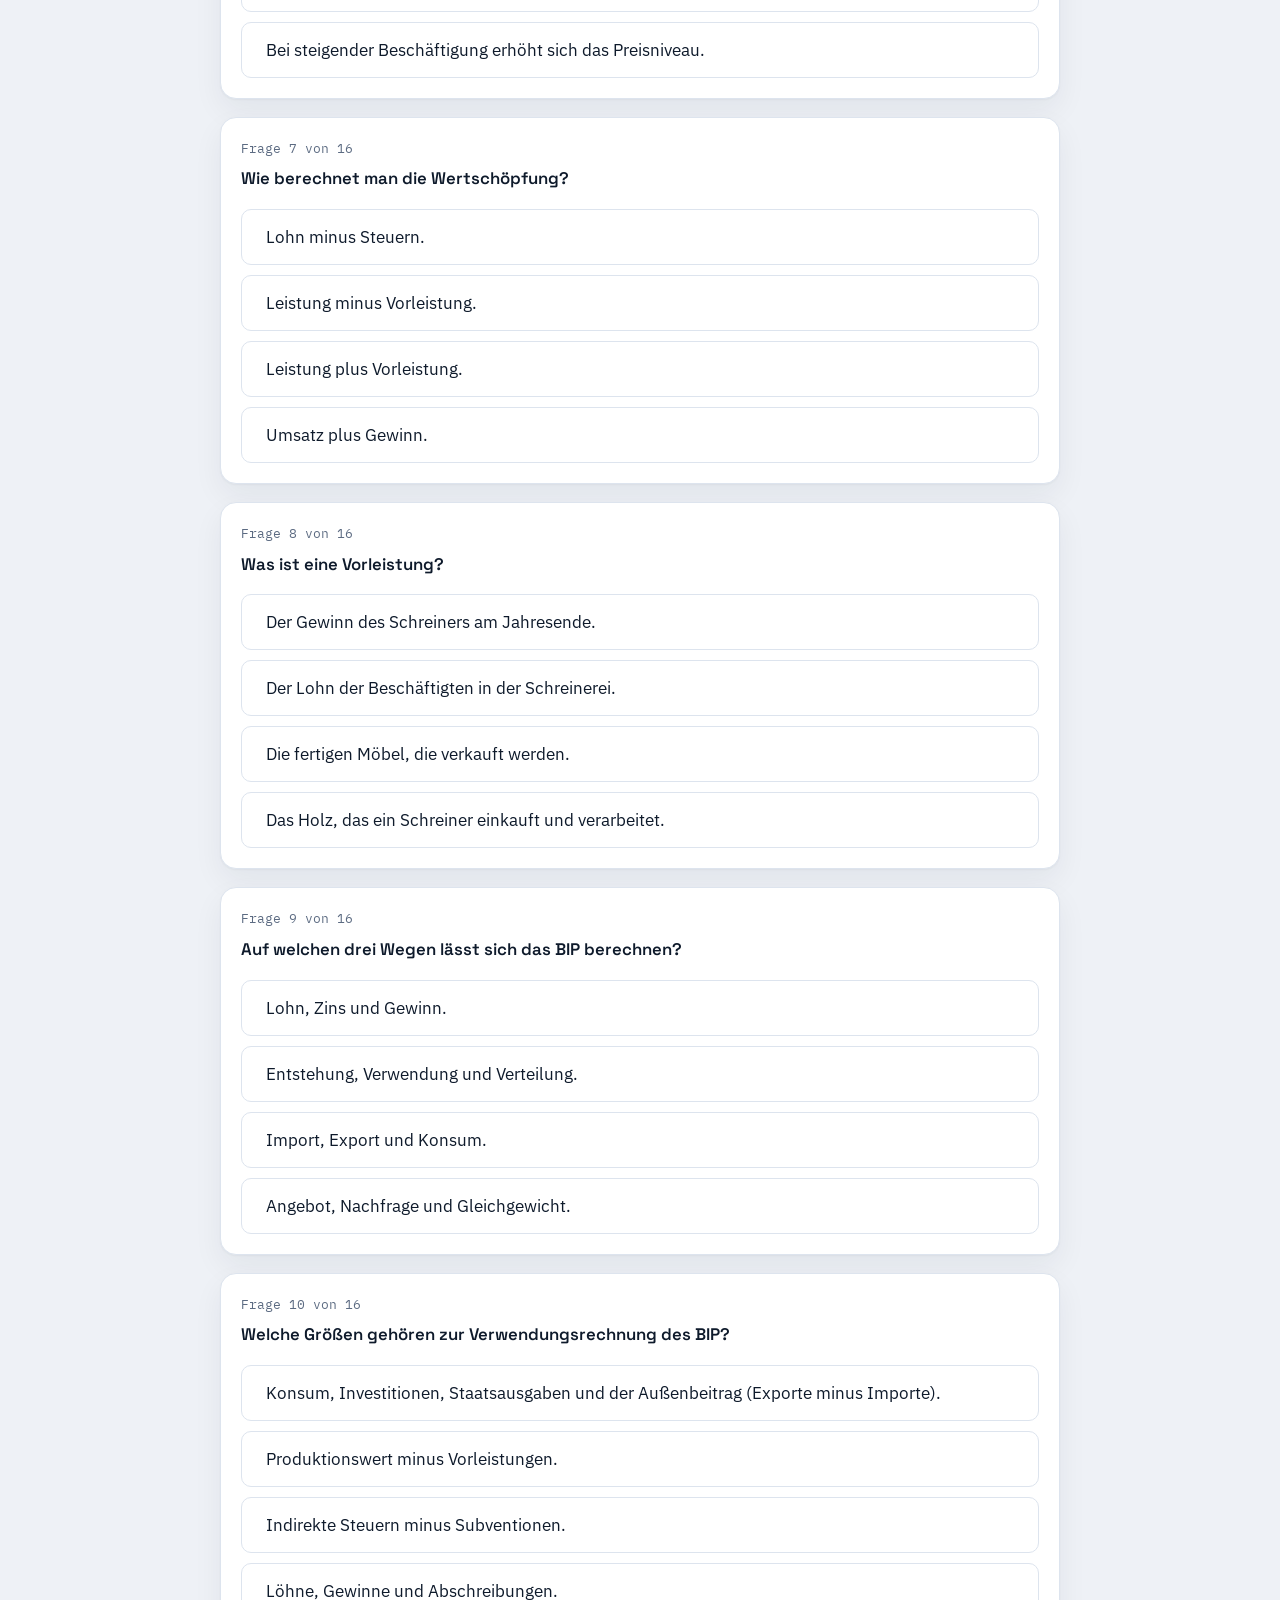
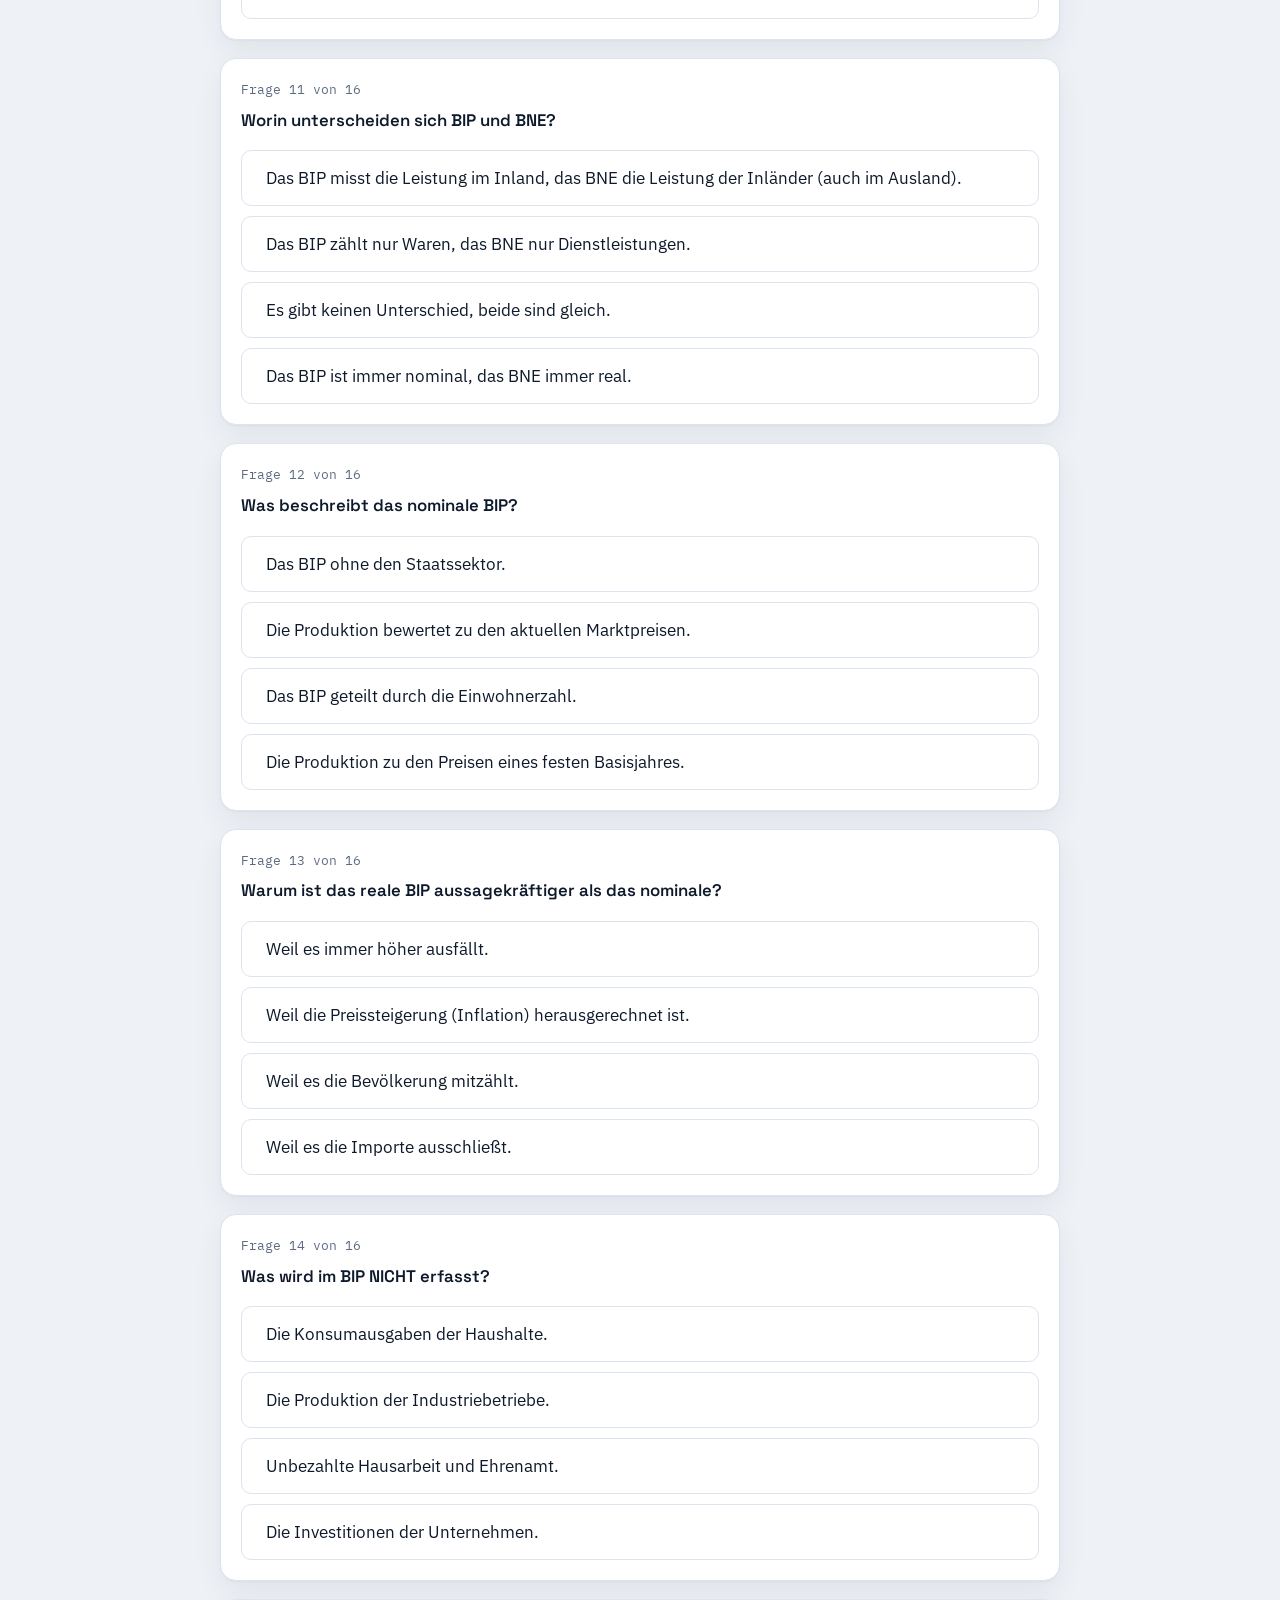
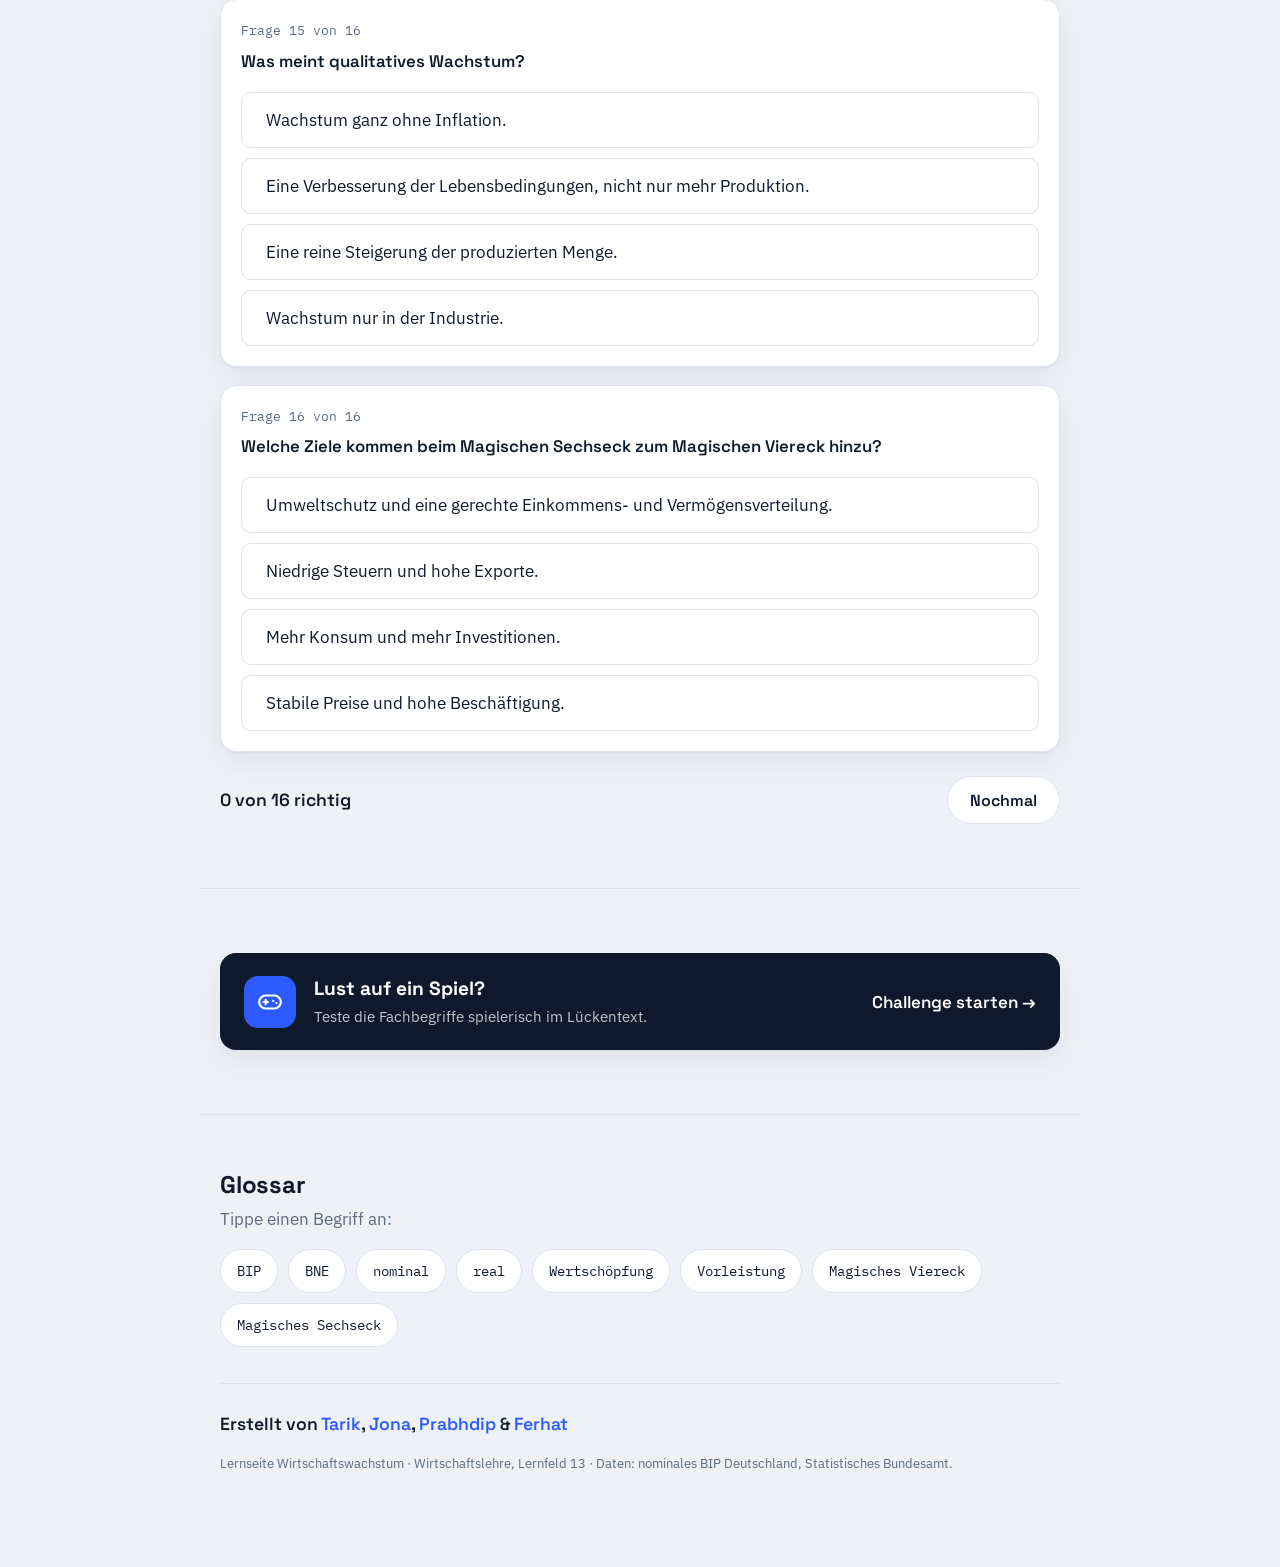
==== commit f9b4d62d: "Lueckentext-Spiel als eigene Seite ergaenzt und von der Lernseite verlinkt Co-Authored-By: Claude Op" ====
--- a/index.html
+++ b/index.html
@@ -269,9 +269,23 @@
         <div class="quiz" id="quizList"></div>
 
         <div class="quiz__bar">
-          <p class="quiz__score" id="quizScore" aria-live="polite">0 von 6 richtig</p>
+          <p class="quiz__score" id="quizScore" aria-live="polite">0 von 16 richtig</p>
           <button class="btn btn--ghost" id="quizReset" type="button">Nochmal</button>
         </div>
+      </section>
+
+      <!-- Aufruf zum Lückentext-Spiel (eigene Seite) -->
+      <section class="section">
+        <a class="gamecta" href="lueckentext.html">
+          <span class="gamecta__icon" aria-hidden="true">
+            <svg width="26" height="26" viewBox="0 0 24 24" fill="none" stroke="currentColor" stroke-width="2" stroke-linecap="round" stroke-linejoin="round"><path d="M6 12h4"/><path d="M8 10v4"/><path d="M15 11h.01"/><path d="M18 13h.01"/><rect width="20" height="12" x="2" y="6" rx="6"/></svg>
+          </span>
+          <span class="gamecta__text">
+            <strong>Lust auf ein Spiel?</strong>
+            Teste die Fachbegriffe spielerisch im Lückentext.
+          </span>
+          <span class="gamecta__cta">Challenge starten →</span>
+        </a>
       </section>
     </main>
 
--- a/style.css
+++ b/style.css
@@ -657,6 +657,38 @@
 .quiz__score { font-family: var(--font-display); font-weight: 600; font-size: 1.1rem; margin: 0; }
 .quiz__score.is-done { color: var(--accent); }
 
+/* --------------------- Aufruf zum Lückentext-Spiel ---------------------- */
+.gamecta {
+  display: flex;
+  align-items: center;
+  gap: 18px;
+  text-decoration: none;
+  background: var(--ink);
+  color: #fff;
+  border-radius: var(--radius);
+  padding: 22px 24px;
+  box-shadow: var(--shadow);
+  transition: transform 0.18s ease, box-shadow 0.18s ease;
+}
+.gamecta:hover { transform: translateY(-3px); box-shadow: var(--shadow-lift); }
+.gamecta__icon {
+  flex: none;
+  display: grid;
+  place-items: center;
+  width: 52px;
+  height: 52px;
+  border-radius: 14px;
+  background: var(--accent);
+  color: #fff;
+}
+.gamecta__text { flex: 1; font-size: 15px; color: rgba(255, 255, 255, 0.75); line-height: 1.5; }
+.gamecta__text strong { display: block; font-family: var(--font-display); font-size: 1.2rem; color: #fff; margin-bottom: 2px; }
+.gamecta__cta { flex: none; font-family: var(--font-display); font-weight: 600; color: #fff; }
+@media (max-width: 560px) {
+  .gamecta { flex-wrap: wrap; }
+  .gamecta__cta { width: 100%; color: var(--accent-ink); background: var(--accent); border-radius: 999px; text-align: center; padding: 10px; margin-top: 4px; }
+}
+
 /* --------------------- 7) Glossar / Footer ------------------------------ */
 .footer {
   max-width: var(--maxw);
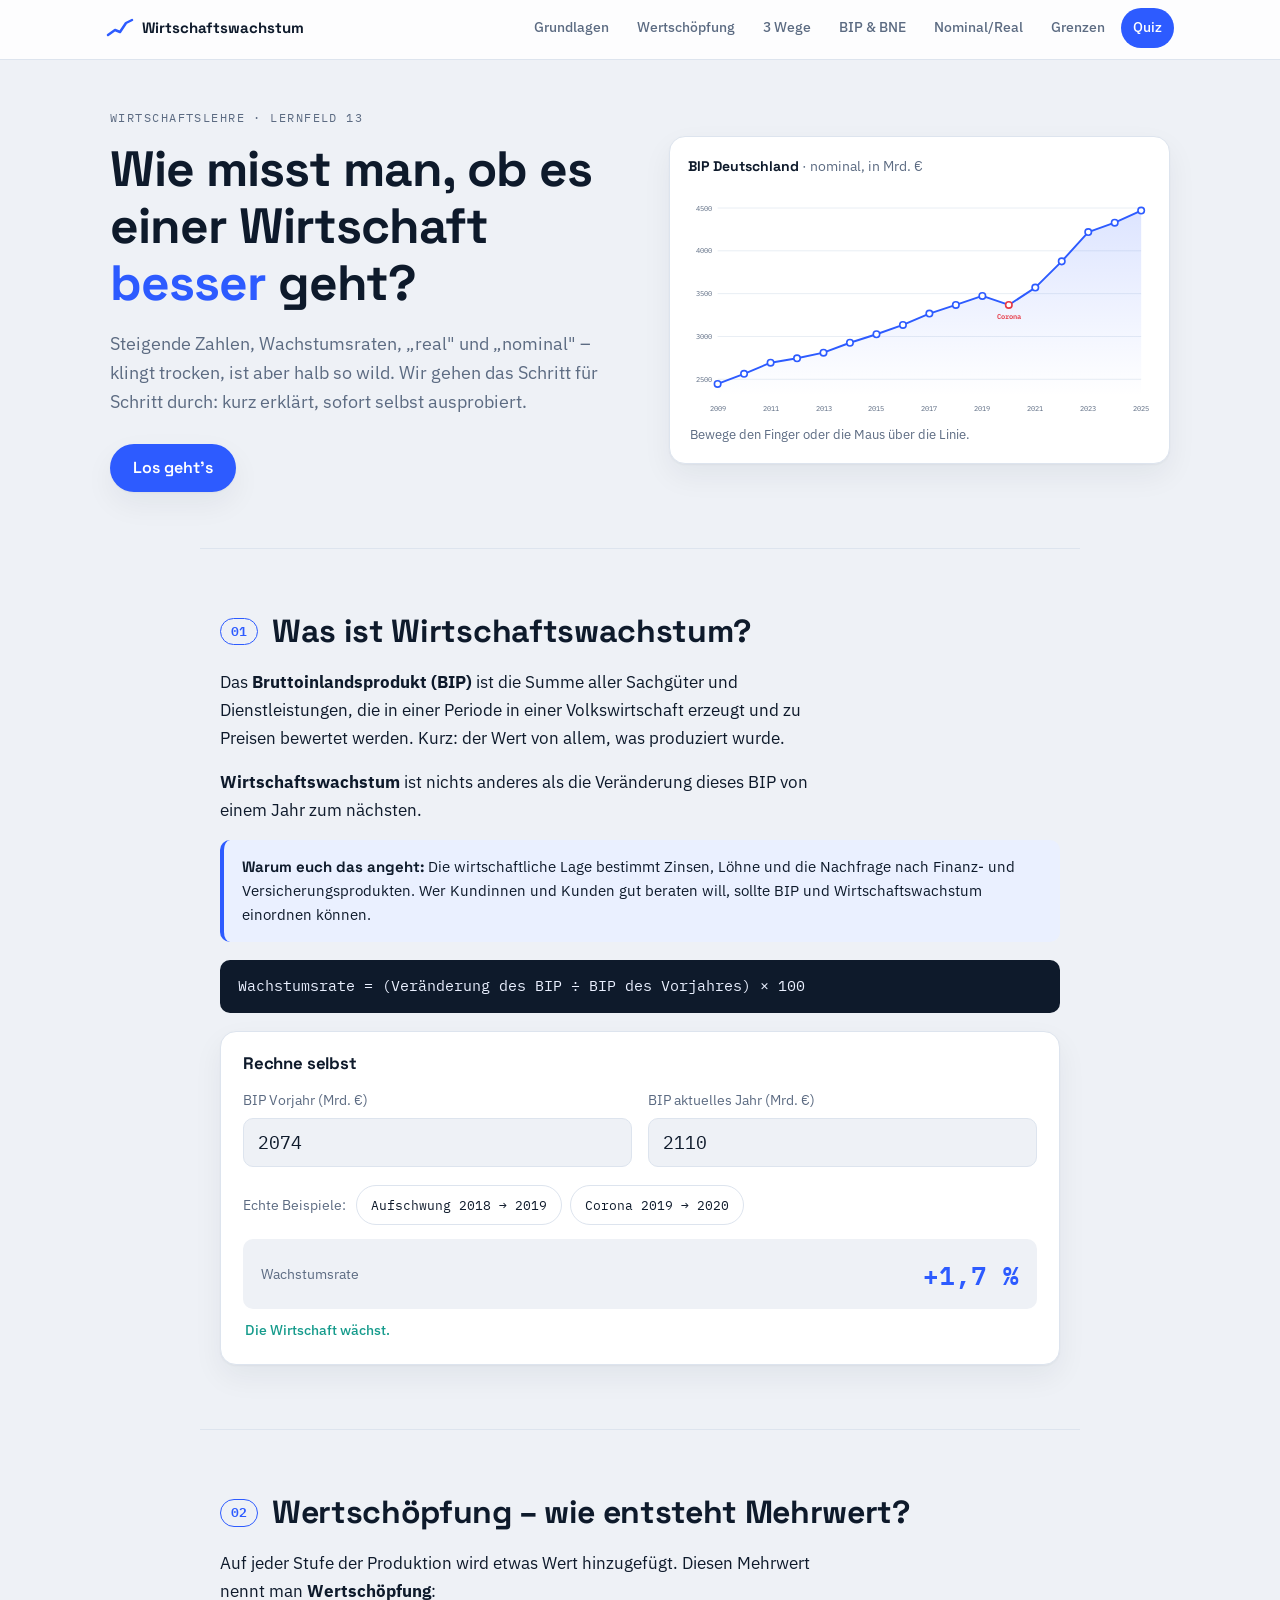
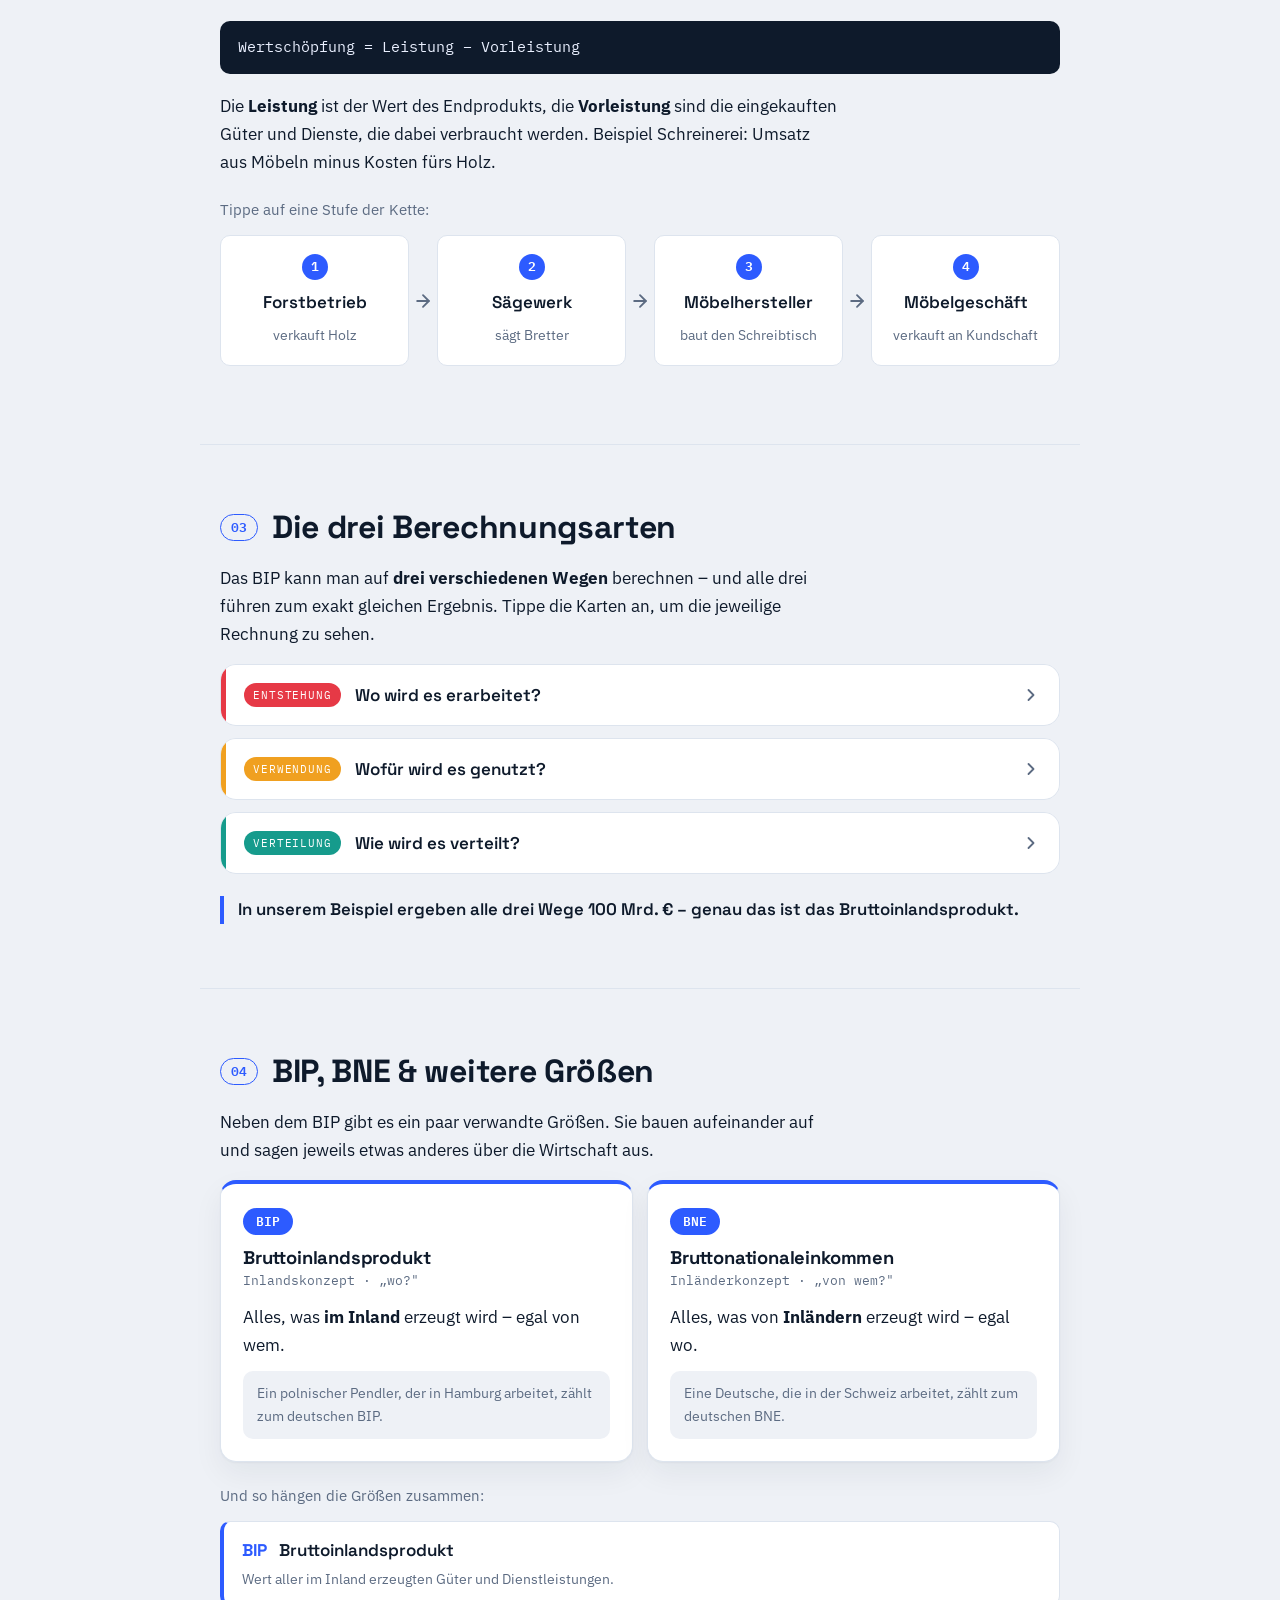
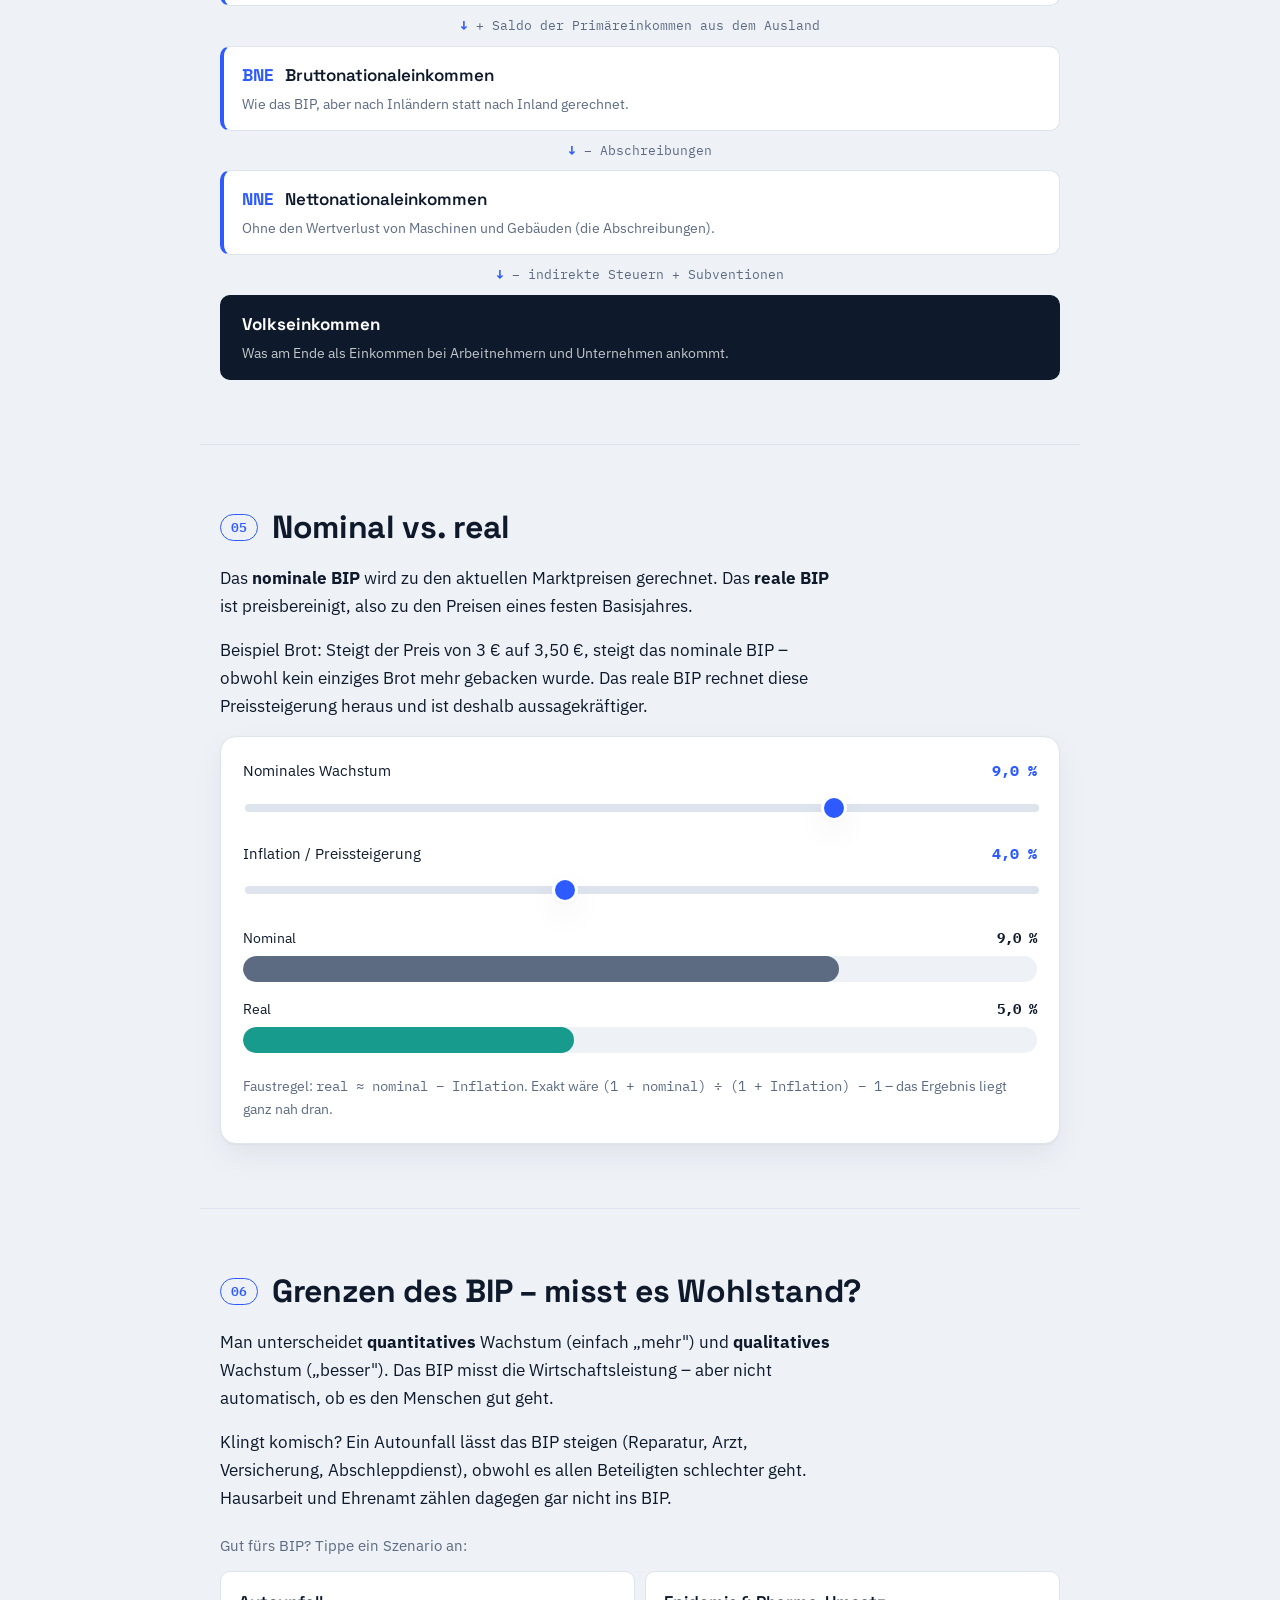
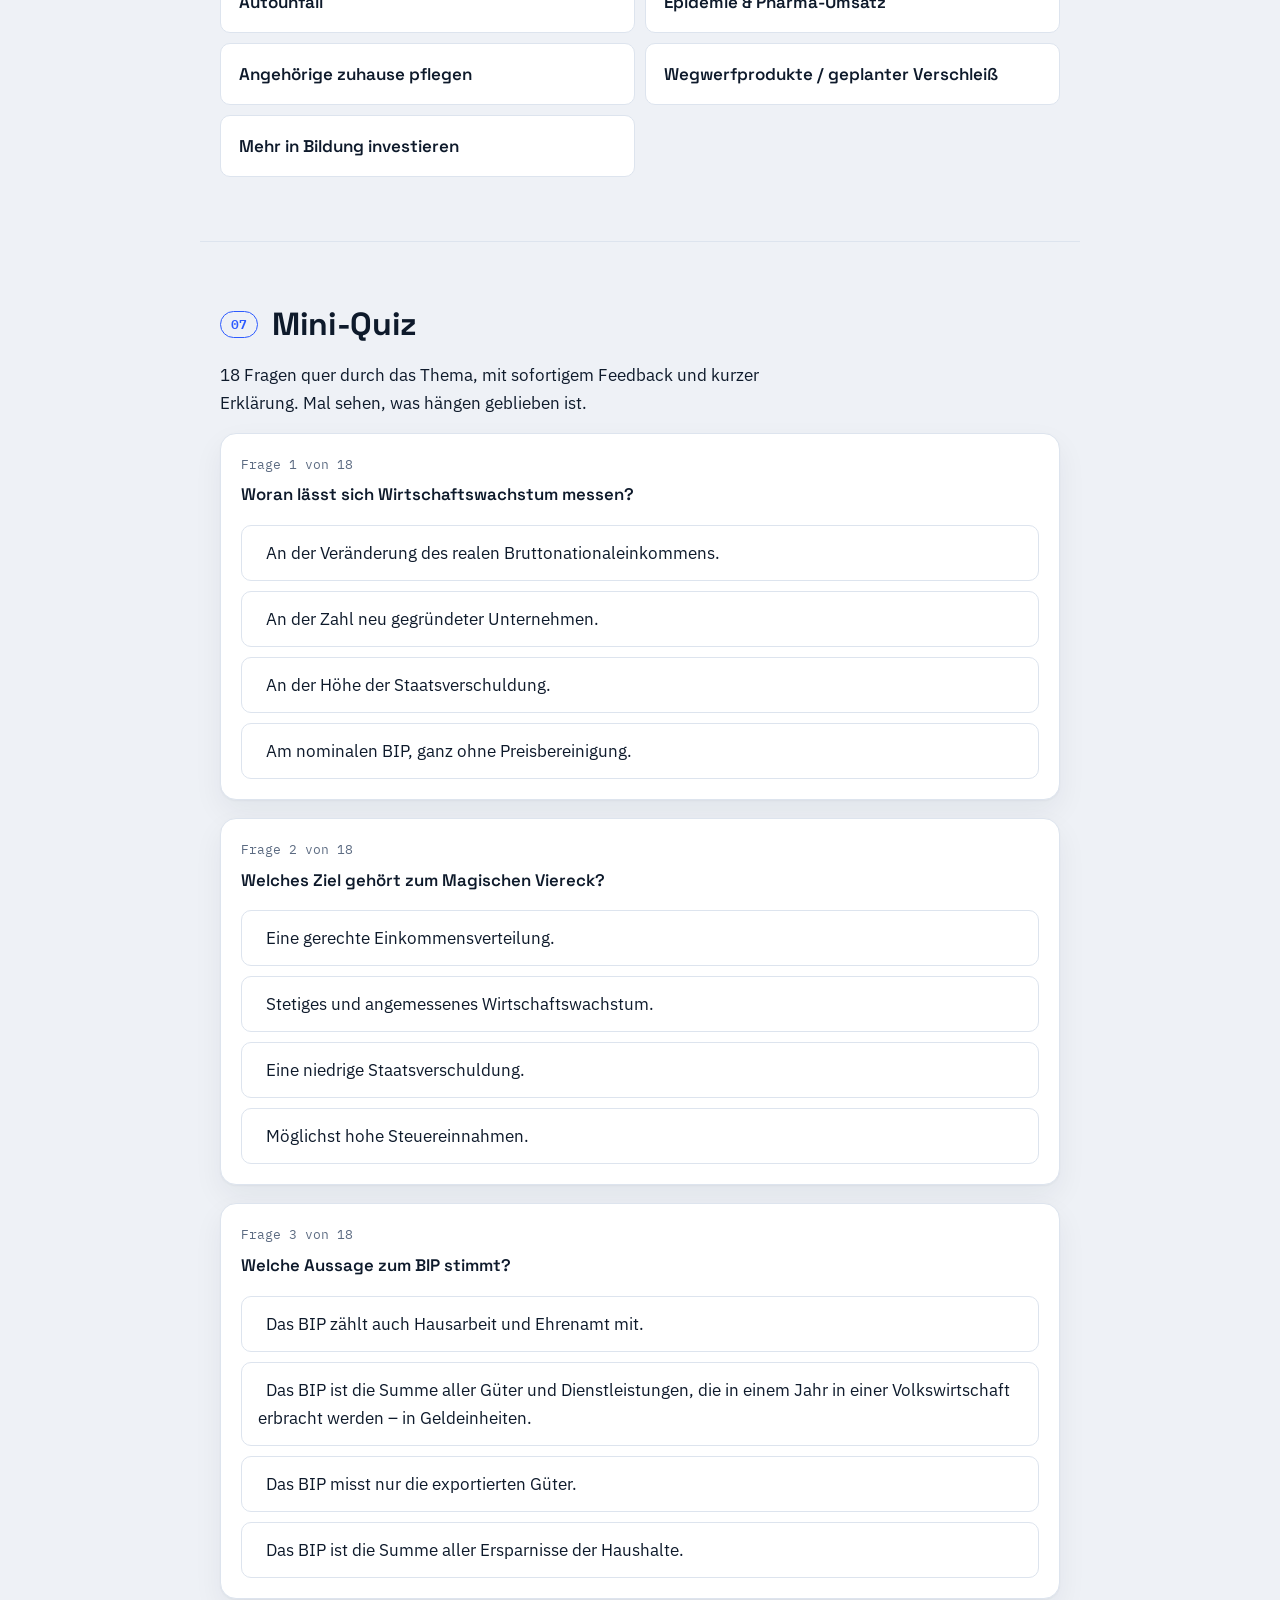
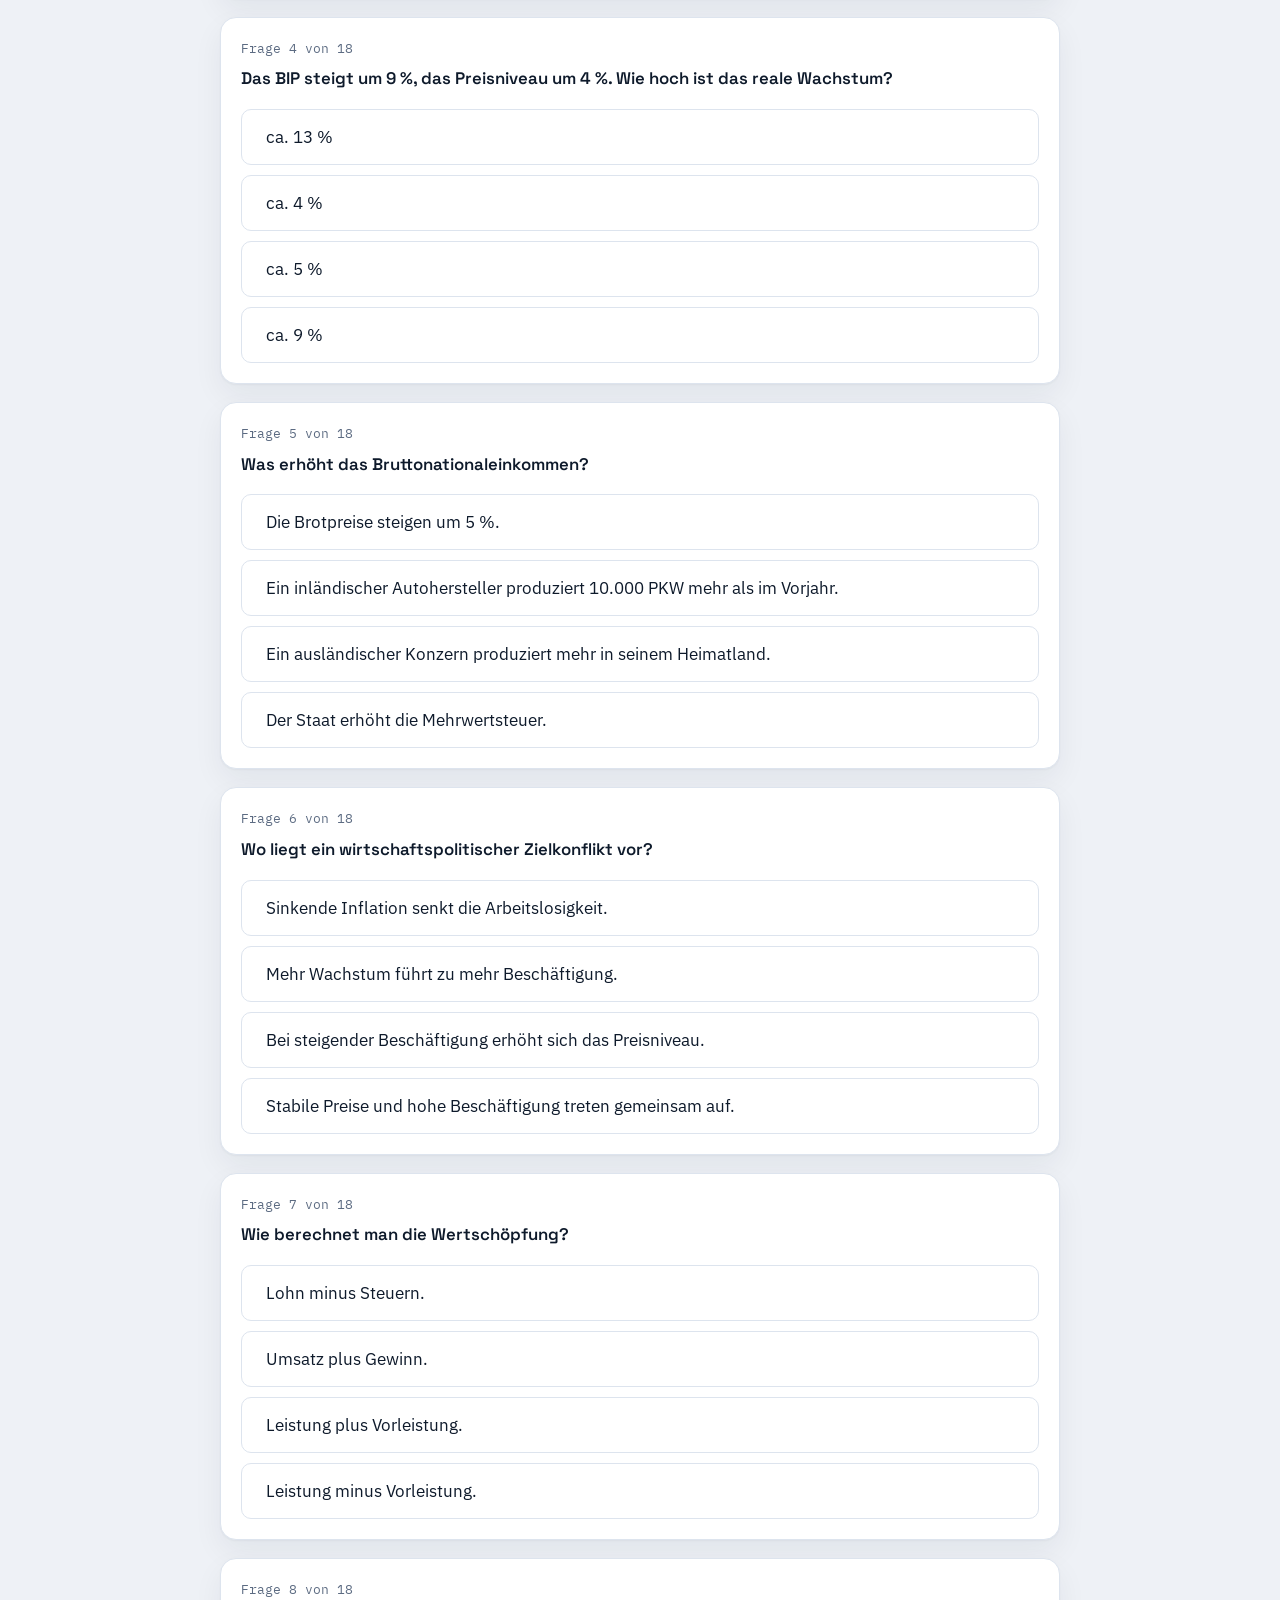
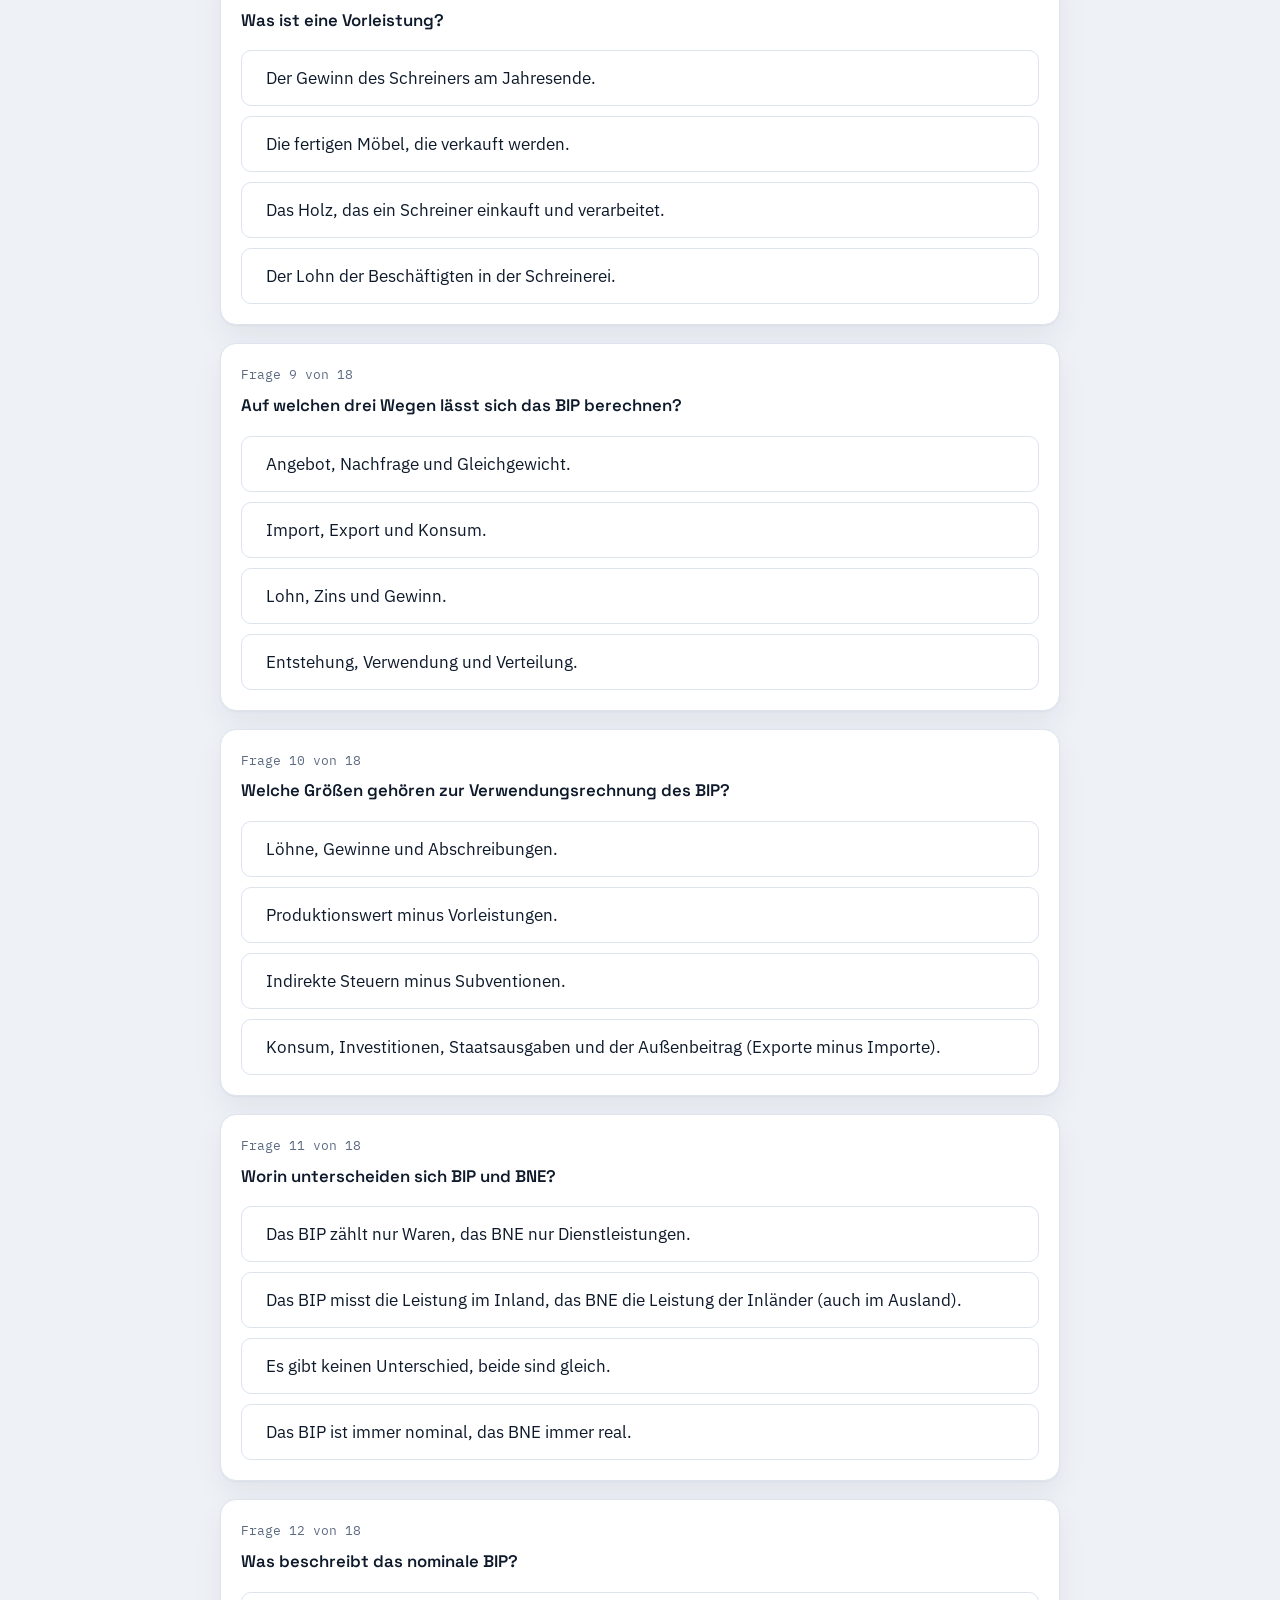
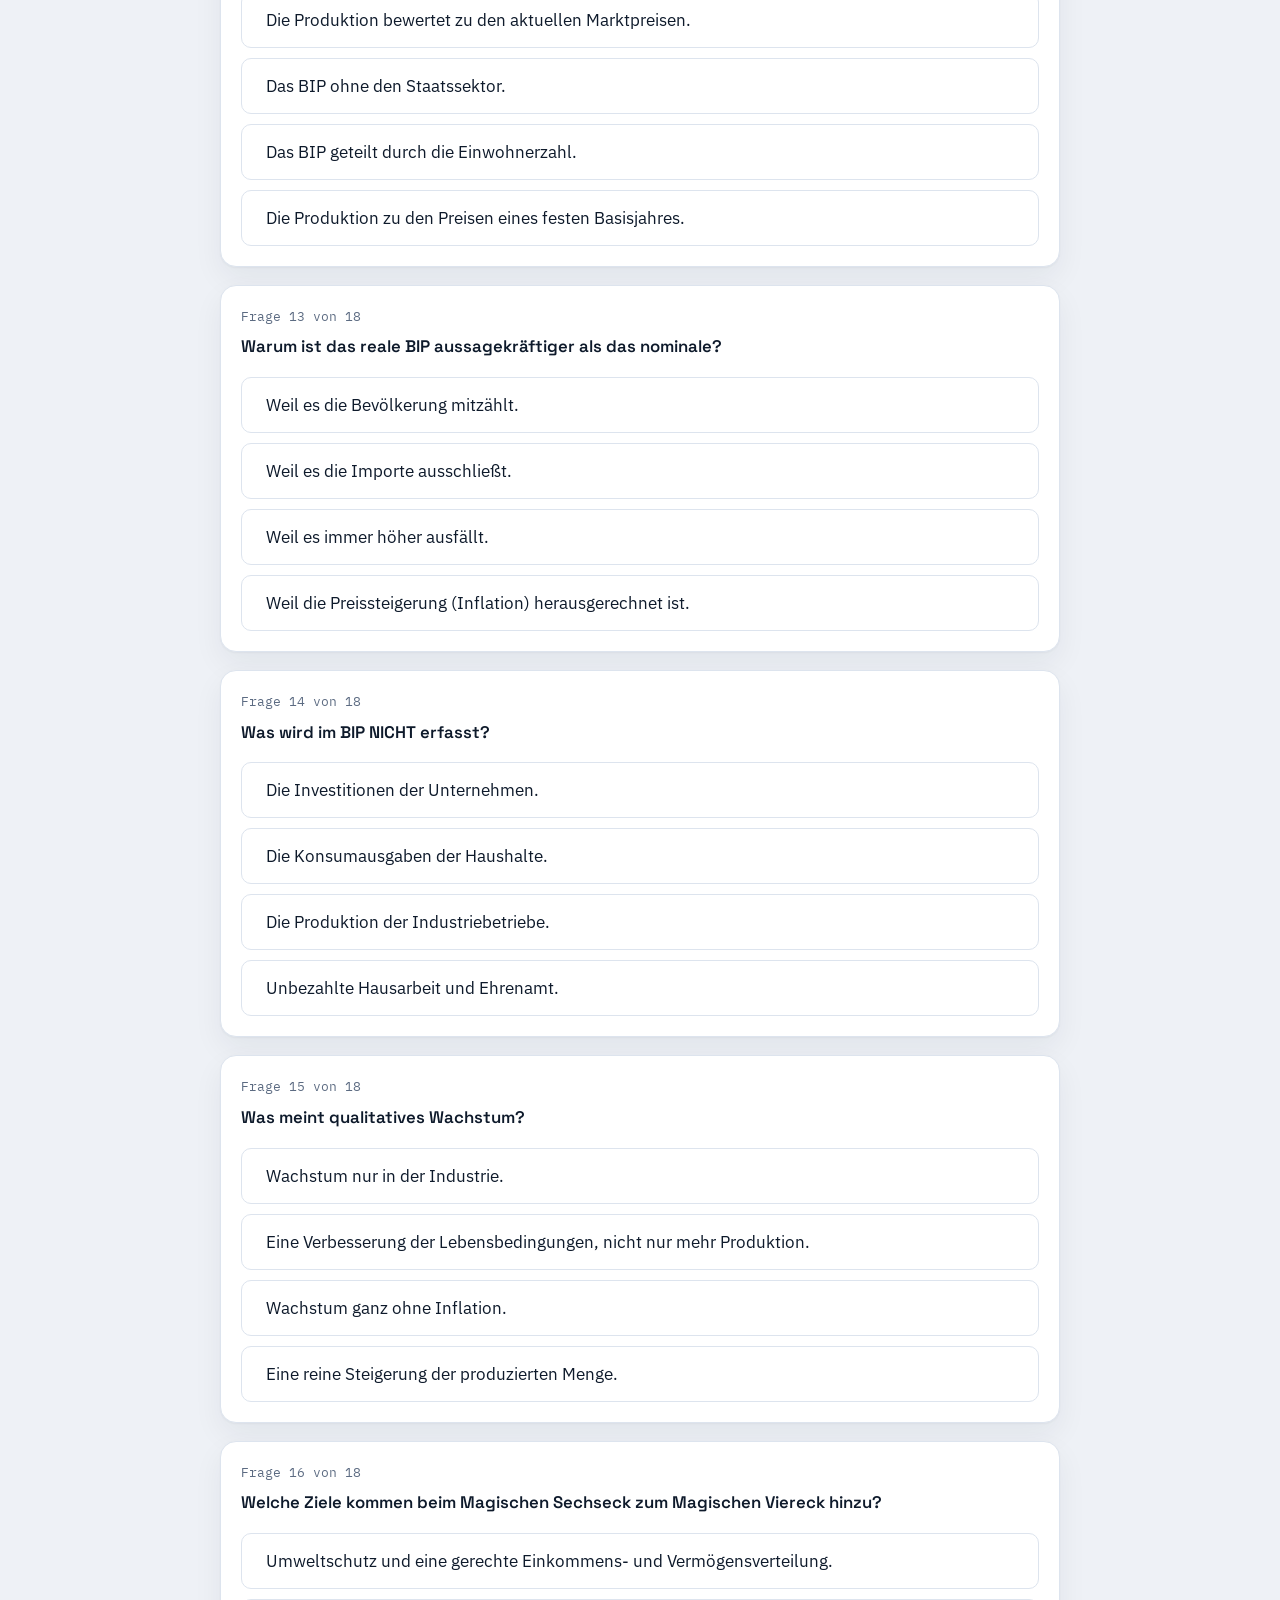
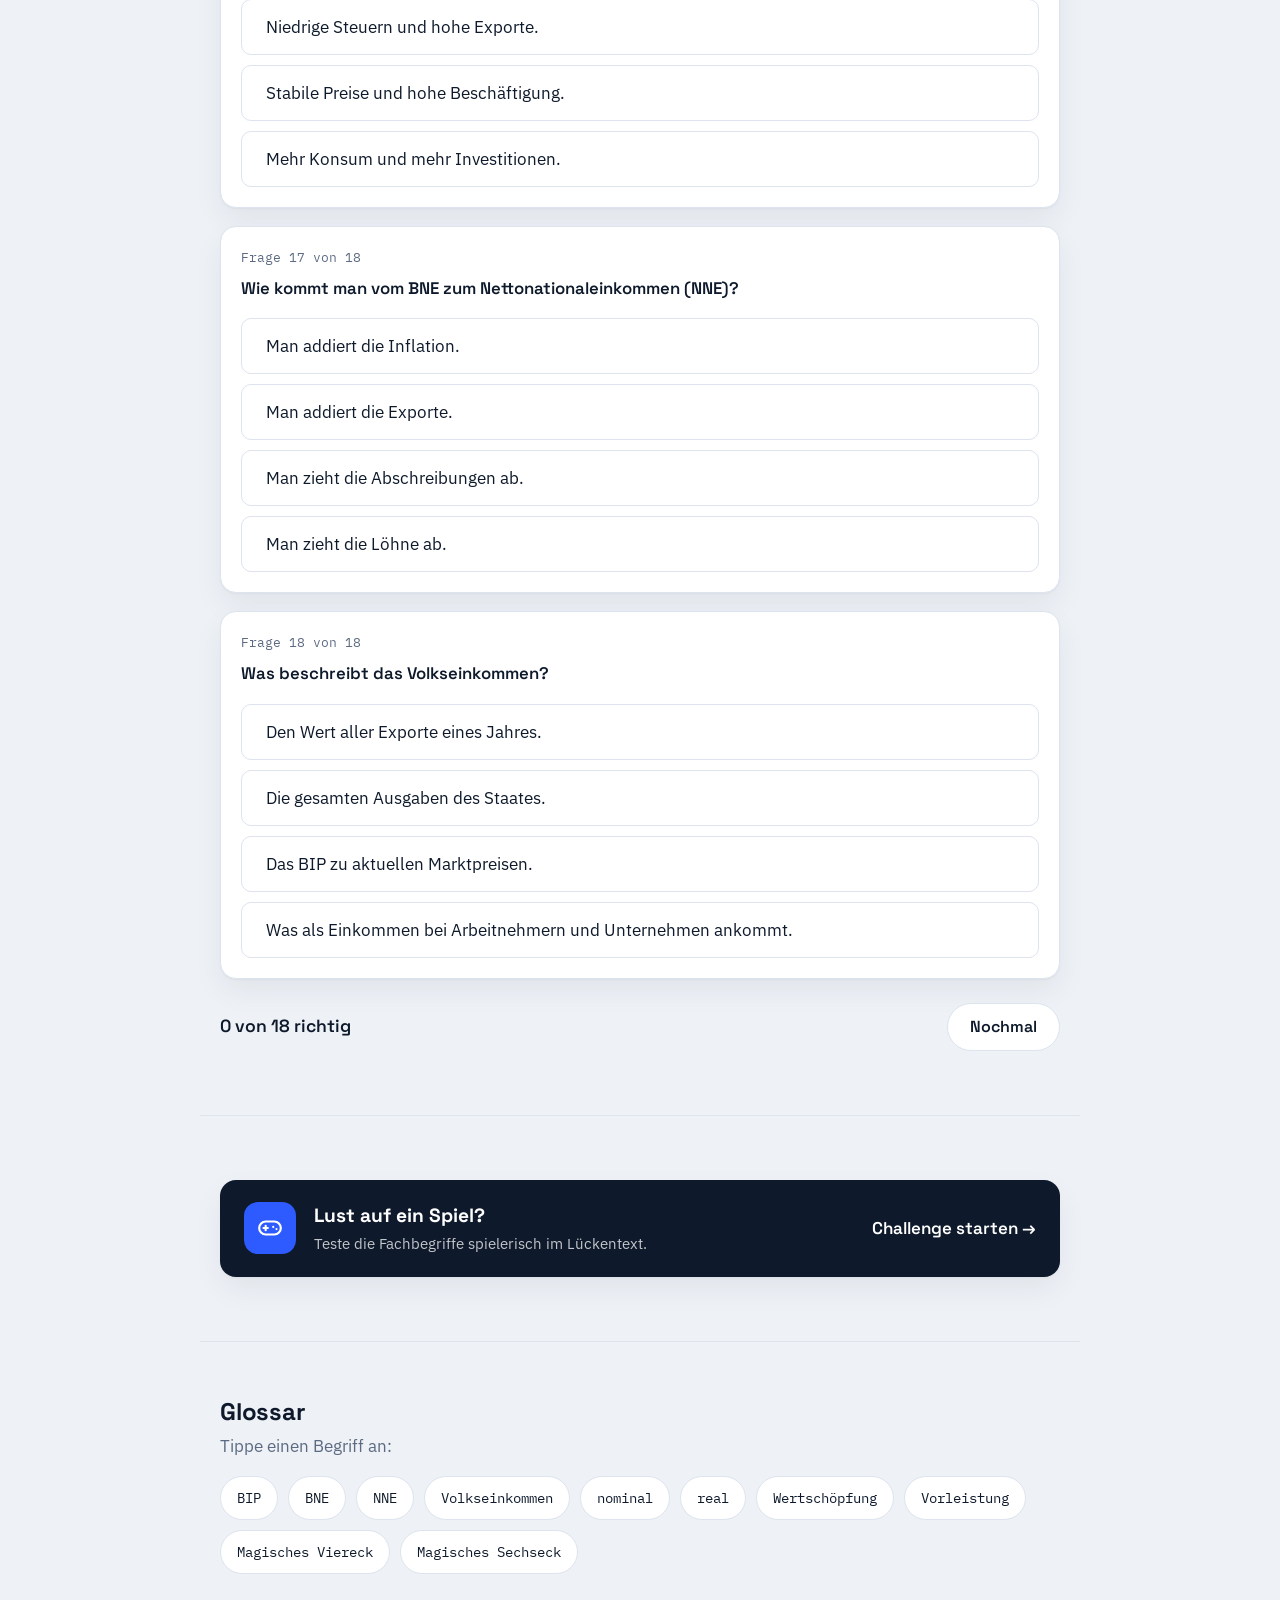
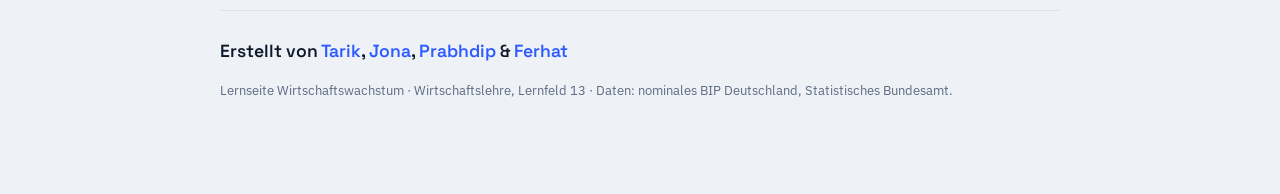
==== commit 719d262c: "Abschnitt BIP, BNE, NNE und Volkseinkommen ergaenzt (Einkommens-Treppe); Quiz auf 18 Fragen Co-Autho" ====
--- a/index.html
+++ b/index.html
@@ -38,6 +38,7 @@
           <a href="#was-ist">Grundlagen</a>
           <a href="#wertschoepfung">Wertschöpfung</a>
           <a href="#berechnungsarten">3 Wege</a>
+          <a href="#groessen">BIP &amp; BNE</a>
           <a href="#nominal-real">Nominal/Real</a>
           <a href="#grenzen">Grenzen</a>
           <a href="#quiz">Quiz</a>
@@ -178,10 +179,64 @@
         <p class="punchline">In unserem Beispiel ergeben alle drei Wege 100 Mrd. € – genau das ist das Bruttoinlandsprodukt.</p>
       </section>
 
-      <!-- ===================== 4) NOMINAL VS. REAL ===================== -->
+      <!-- ===================== 4) BIP, BNE & WEITERE GRÖSSEN ===================== -->
+      <section class="section" id="groessen">
+        <div class="section__head">
+          <span class="step">04</span>
+          <h2>BIP, BNE &amp; weitere Größen</h2>
+        </div>
+        <p class="text">
+          Neben dem BIP gibt es ein paar verwandte Größen. Sie bauen aufeinander
+          auf und sagen jeweils etwas anderes über die Wirtschaft aus.
+        </p>
+
+        <!-- BIP vs. BNE: Inland gegen Inländer -->
+        <div class="vs">
+          <article class="vs__card">
+            <span class="vs__tag">BIP</span>
+            <h3>Bruttoinlandsprodukt</h3>
+            <p class="vs__concept">Inlandskonzept · „wo?"</p>
+            <p class="vs__desc">Alles, was <strong>im Inland</strong> erzeugt wird – egal von wem.</p>
+            <p class="vs__ex">Ein polnischer Pendler, der in Hamburg arbeitet, zählt zum deutschen BIP.</p>
+          </article>
+          <article class="vs__card">
+            <span class="vs__tag">BNE</span>
+            <h3>Bruttonationaleinkommen</h3>
+            <p class="vs__concept">Inländerkonzept · „von wem?"</p>
+            <p class="vs__desc">Alles, was von <strong>Inländern</strong> erzeugt wird – egal wo.</p>
+            <p class="vs__ex">Eine Deutsche, die in der Schweiz arbeitet, zählt zum deutschen BNE.</p>
+          </article>
+        </div>
+
+        <!-- Einkommens-Treppe: BIP -> BNE -> NNE -> Volkseinkommen -->
+        <p class="hint-tap">Und so hängen die Größen zusammen:</p>
+        <div class="stairs">
+          <div class="stair">
+            <p class="stair__name"><b>BIP</b> Bruttoinlandsprodukt</p>
+            <p class="stair__desc">Wert aller im Inland erzeugten Güter und Dienstleistungen.</p>
+          </div>
+          <p class="stair__op">+ Saldo der Primäreinkommen aus dem Ausland</p>
+          <div class="stair">
+            <p class="stair__name"><b>BNE</b> Bruttonationaleinkommen</p>
+            <p class="stair__desc">Wie das BIP, aber nach Inländern statt nach Inland gerechnet.</p>
+          </div>
+          <p class="stair__op">− Abschreibungen</p>
+          <div class="stair">
+            <p class="stair__name"><b>NNE</b> Nettonationaleinkommen</p>
+            <p class="stair__desc">Ohne den Wertverlust von Maschinen und Gebäuden (die Abschreibungen).</p>
+          </div>
+          <p class="stair__op">− indirekte Steuern + Subventionen</p>
+          <div class="stair stair--goal">
+            <p class="stair__name"><b>Volkseinkommen</b></p>
+            <p class="stair__desc">Was am Ende als Einkommen bei Arbeitnehmern und Unternehmen ankommt.</p>
+          </div>
+        </div>
+      </section>
+
+      <!-- ===================== 5) NOMINAL VS. REAL ===================== -->
       <section class="section" id="nominal-real">
         <div class="section__head">
-          <span class="step">04</span>
+          <span class="step">05</span>
           <h2>Nominal vs. real</h2>
         </div>
         <p class="text">
@@ -235,7 +290,7 @@
       <!-- ===================== 5) GRENZEN DES BIP ===================== -->
       <section class="section" id="grenzen">
         <div class="section__head">
-          <span class="step">05</span>
+          <span class="step">06</span>
           <h2>Grenzen des BIP – misst es Wohlstand?</h2>
         </div>
         <p class="text">
@@ -258,18 +313,18 @@
       <!-- ===================== 6) MINI-QUIZ ===================== -->
       <section class="section" id="quiz">
         <div class="section__head">
-          <span class="step">06</span>
+          <span class="step">07</span>
           <h2>Mini-Quiz</h2>
         </div>
         <p class="text">
-          16 Fragen quer durch das Thema, mit sofortigem Feedback und kurzer
+          18 Fragen quer durch das Thema, mit sofortigem Feedback und kurzer
           Erklärung. Mal sehen, was hängen geblieben ist.
         </p>
 
         <div class="quiz" id="quizList"></div>
 
         <div class="quiz__bar">
-          <p class="quiz__score" id="quizScore" aria-live="polite">0 von 16 richtig</p>
+          <p class="quiz__score" id="quizScore" aria-live="polite">0 von 18 richtig</p>
           <button class="btn btn--ghost" id="quizReset" type="button">Nochmal</button>
         </div>
       </section>
--- a/style.css
+++ b/style.css
@@ -529,6 +529,56 @@
 .calcrow.is-total dd { color: var(--m-color, var(--accent)); }
 .method__note { font-size: 12px; color: var(--muted); margin: 10px 2px 0; }
 
+/* --------------------- 4) BIP, BNE & weitere Größen --------------------- */
+.vs { display: grid; gap: 14px; margin-bottom: 10px; }
+.vs__card {
+  background: var(--surface);
+  border: 1px solid var(--line);
+  border-top: 4px solid var(--accent);
+  border-radius: var(--radius);
+  padding: 22px;
+  box-shadow: var(--shadow);
+}
+.vs__tag {
+  display: inline-block;
+  font-family: var(--font-mono); font-weight: 600; font-size: 13px;
+  color: #fff; background: var(--accent);
+  padding: 3px 13px; border-radius: 999px;
+}
+.vs__card h3 { font-size: 1.15rem; margin: 12px 0 2px; }
+.vs__concept { font-family: var(--font-mono); font-size: 12.5px; color: var(--muted); margin: 0 0 12px; }
+.vs__desc { margin: 0 0 12px; }
+.vs__ex {
+  font-size: 14px; color: var(--muted); margin: 0;
+  background: var(--bg); border-radius: var(--radius-sm); padding: 11px 14px;
+}
+
+/* Einkommens-Treppe: BIP -> BNE -> NNE -> Volkseinkommen */
+.stairs { display: grid; gap: 0; }
+.stair {
+  background: var(--surface);
+  border: 1px solid var(--line);
+  border-left: 4px solid var(--accent);
+  border-radius: var(--radius-sm);
+  padding: 14px 18px;
+}
+.stair__name { font-family: var(--font-display); font-weight: 600; margin: 0; }
+.stair__name b { color: var(--accent); margin-right: 8px; }
+.stair__desc { font-size: 14px; color: var(--muted); margin: 4px 0 0; }
+.stair__op {
+  font-family: var(--font-mono); font-size: 13px; color: var(--muted);
+  text-align: center; padding: 9px 0; margin: 0;
+}
+.stair__op::before { content: "↓  "; color: var(--accent); font-weight: 700; }
+.stair--goal { background: var(--ink); border-color: var(--ink); }
+.stair--goal .stair__name,
+.stair--goal .stair__name b { color: #fff; }
+.stair--goal .stair__desc { color: rgba(255, 255, 255, 0.75); }
+
+@media (min-width: 640px) {
+  .vs { grid-template-columns: 1fr 1fr; }
+}
+
 /* --------------------- 4) Nominal/Real Simulation ----------------------- */
 .sim__controls { display: grid; gap: 22px; margin-bottom: 24px; }
 .slider { display: block; }
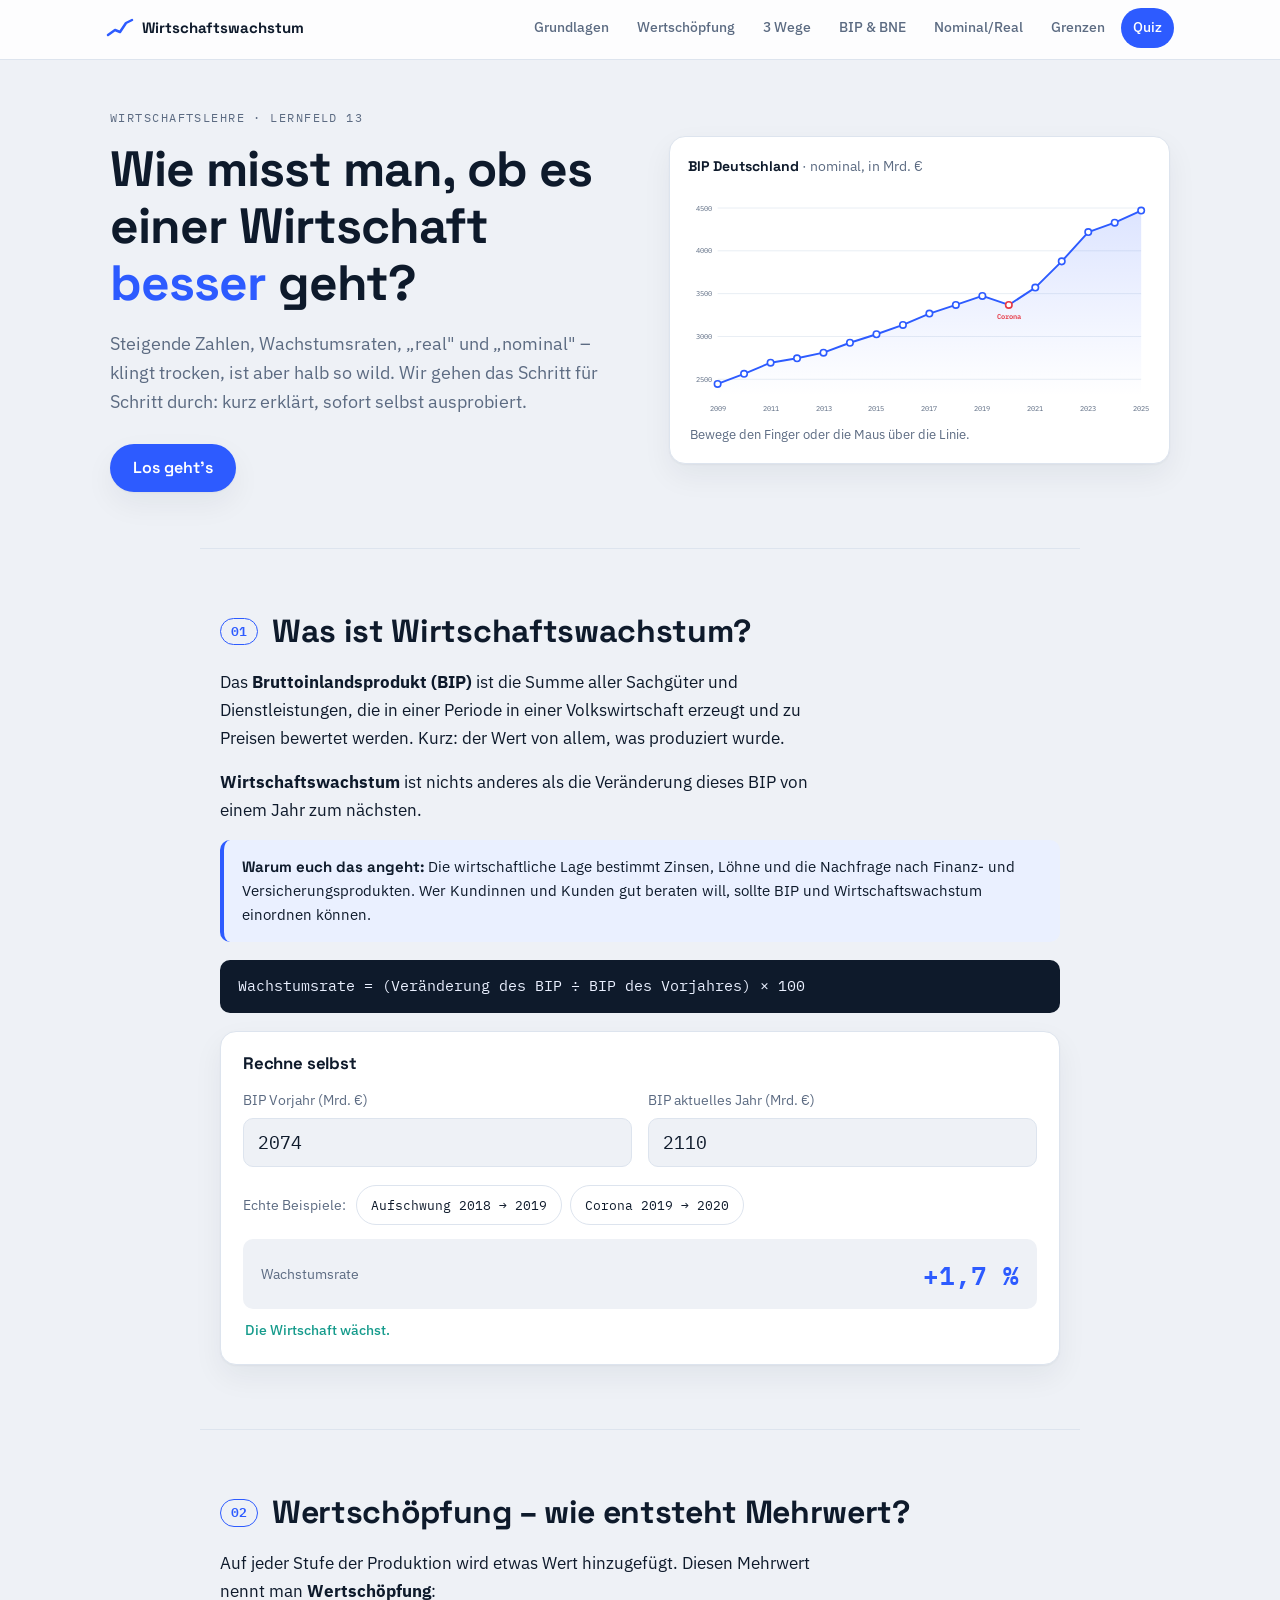
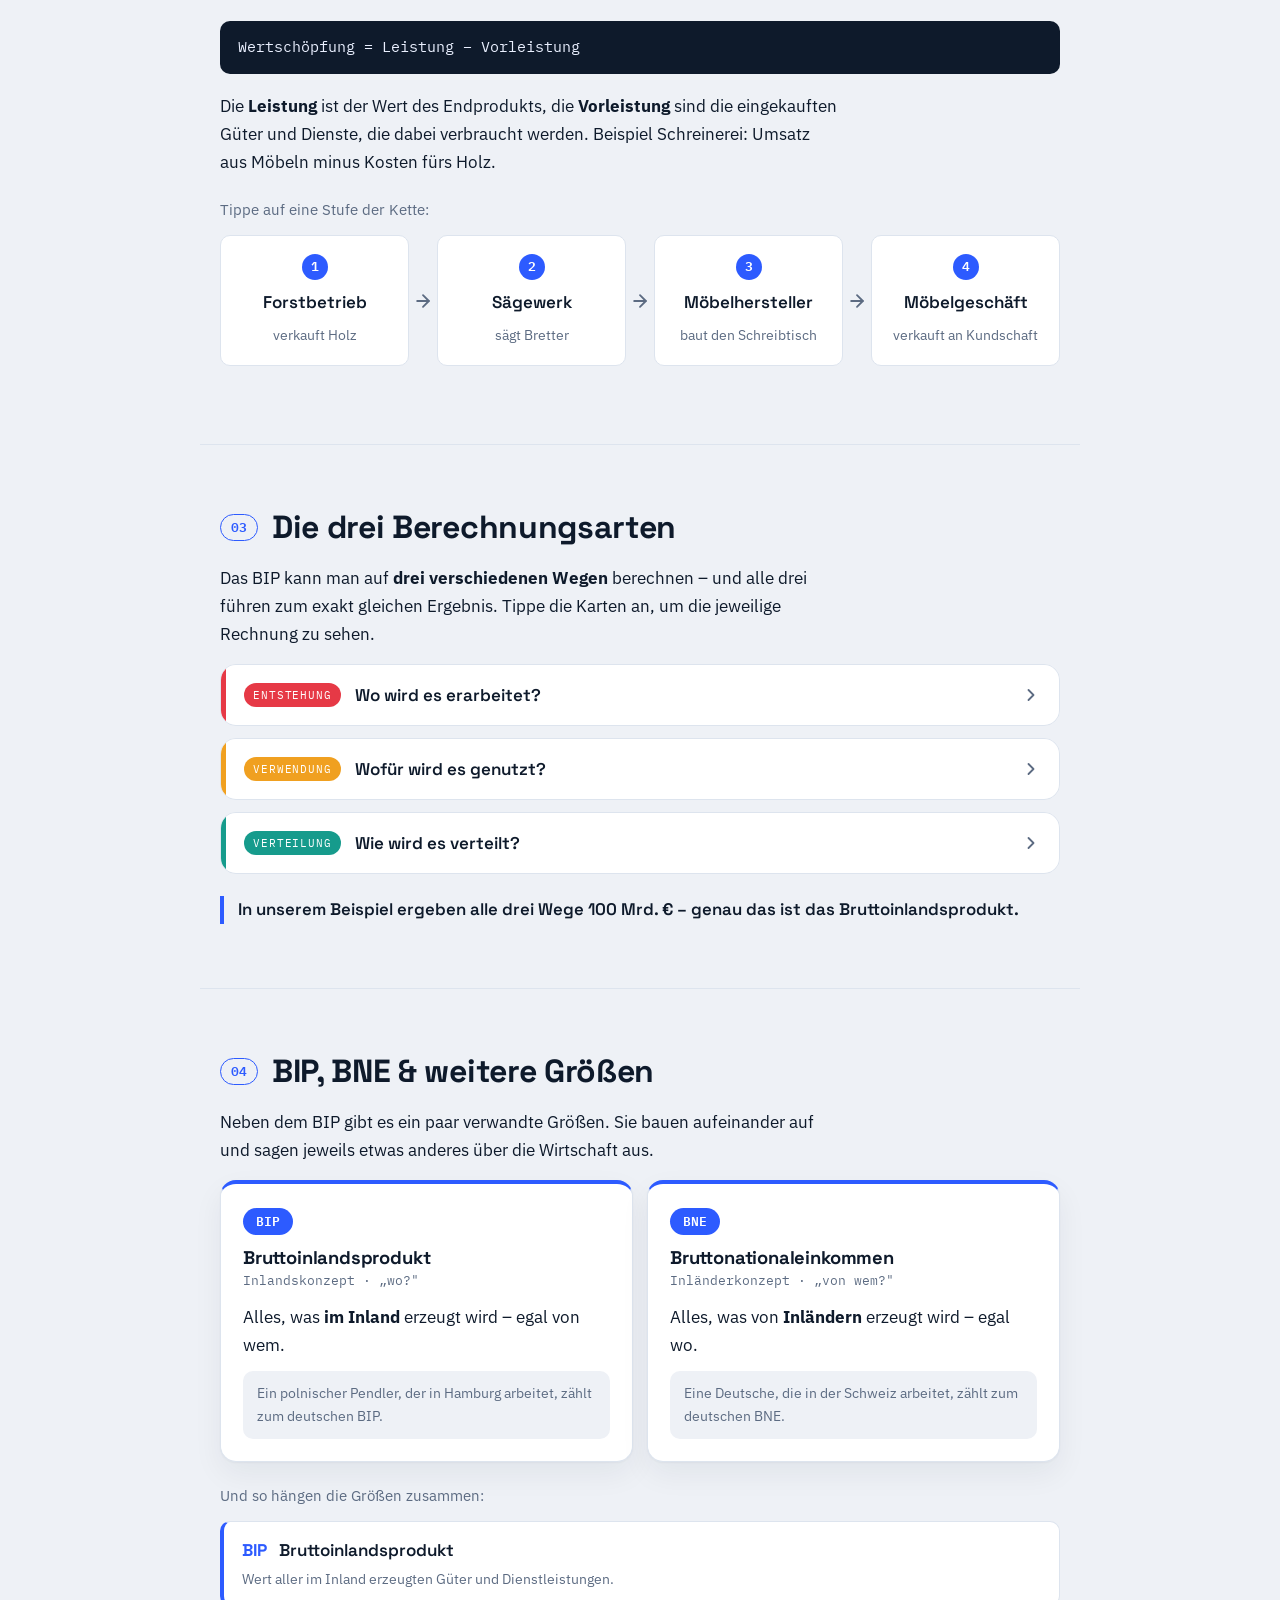
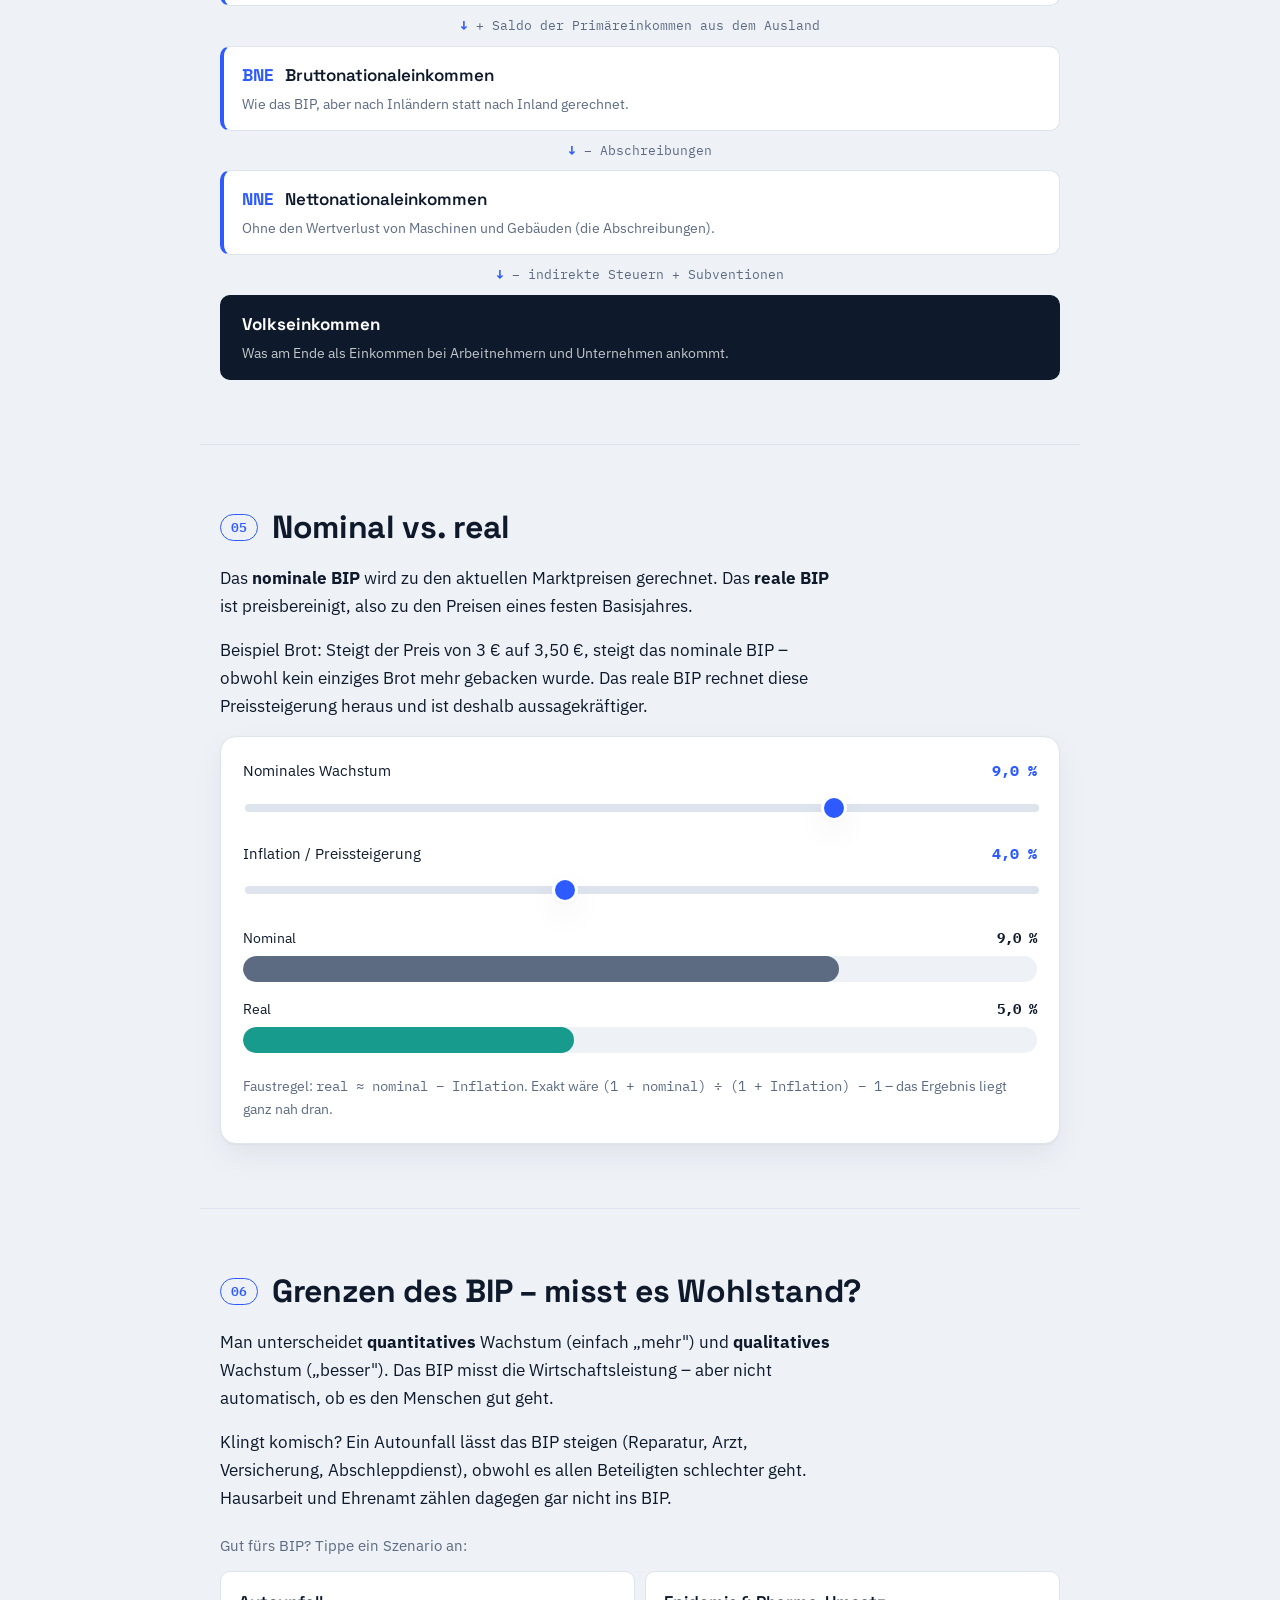
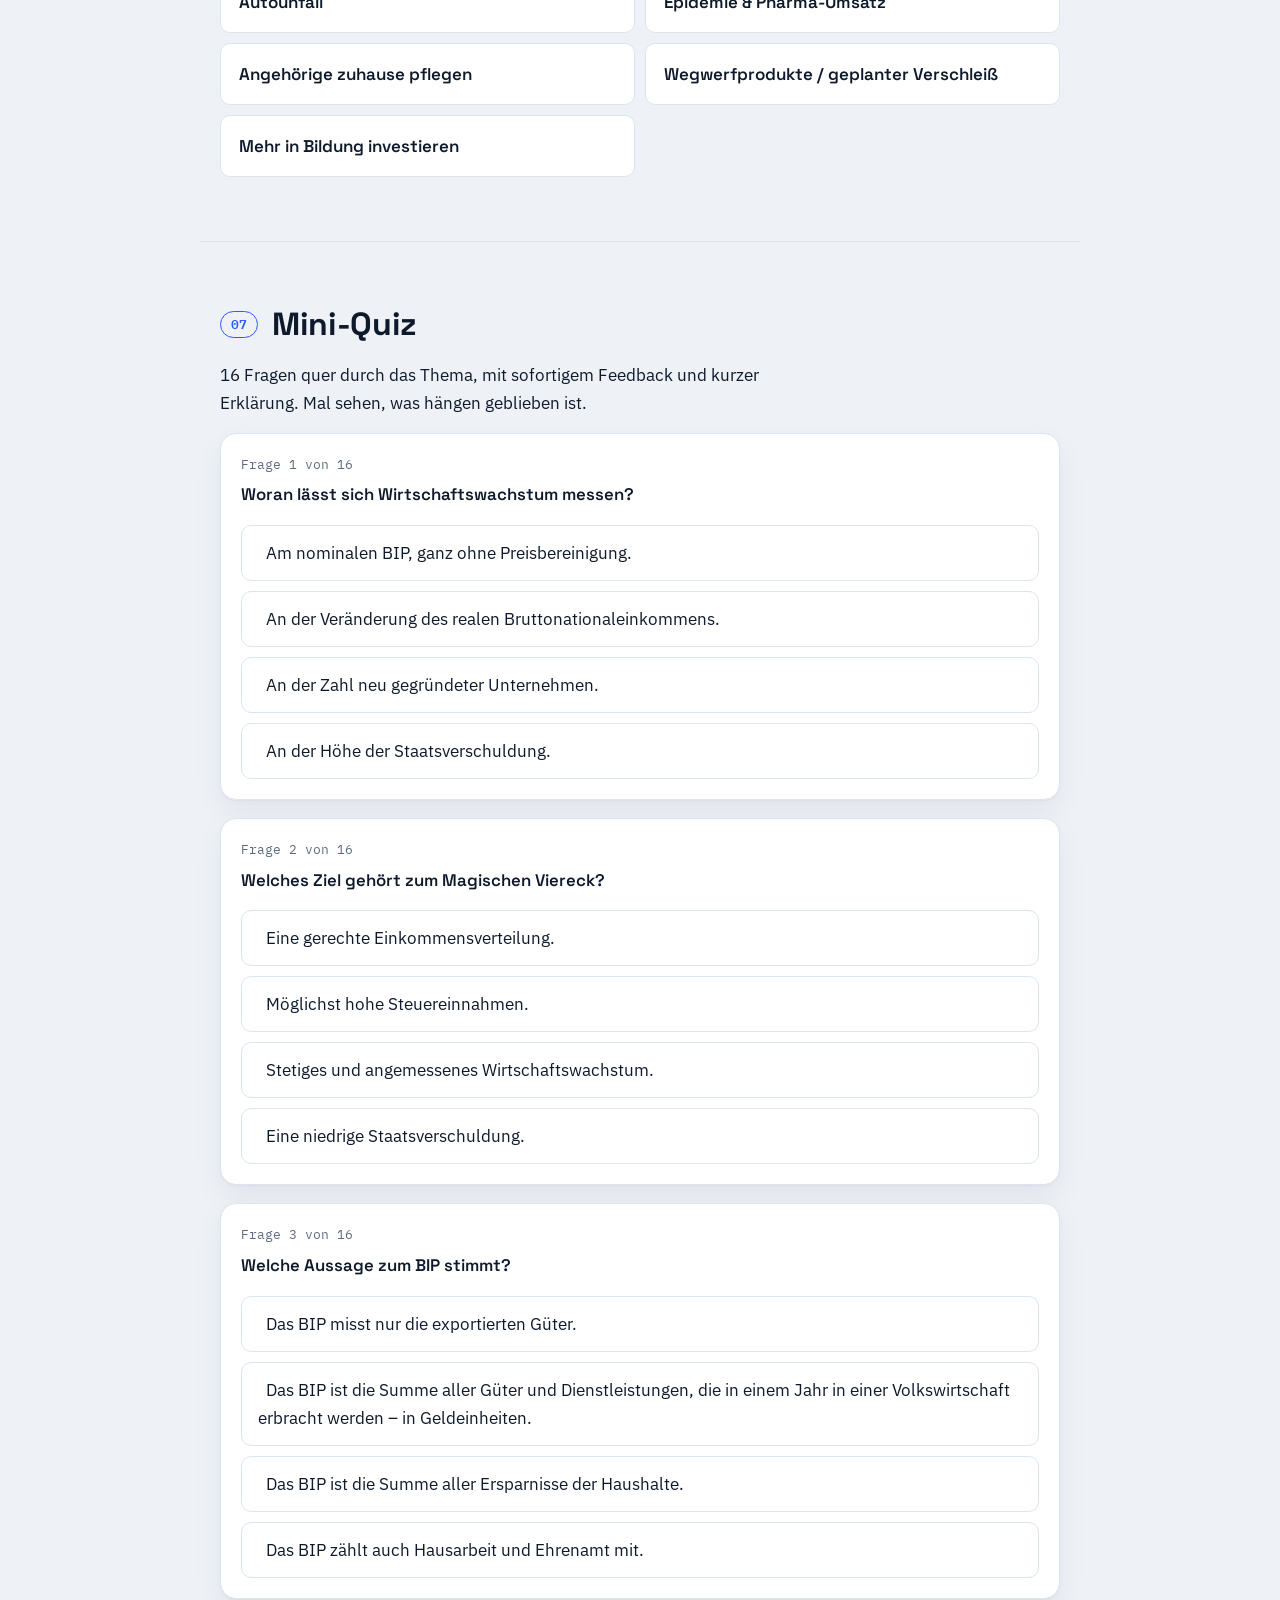
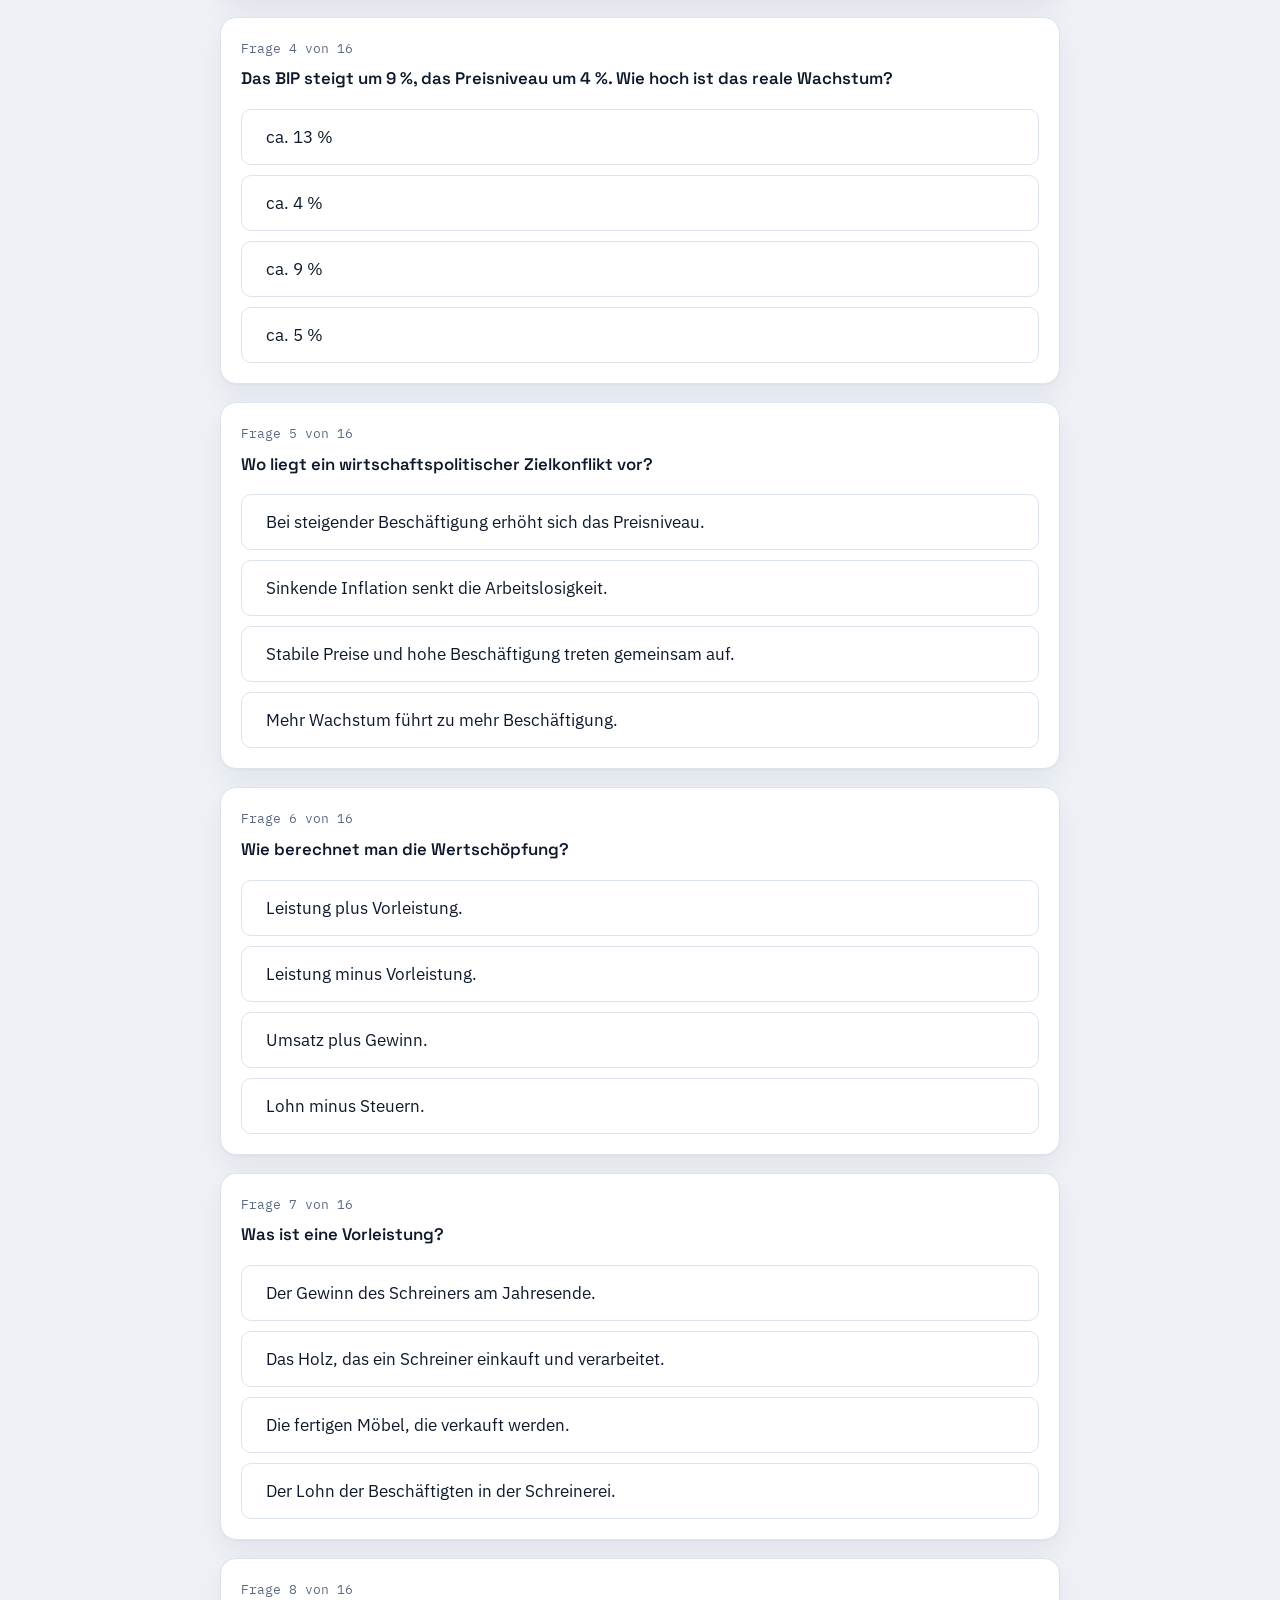
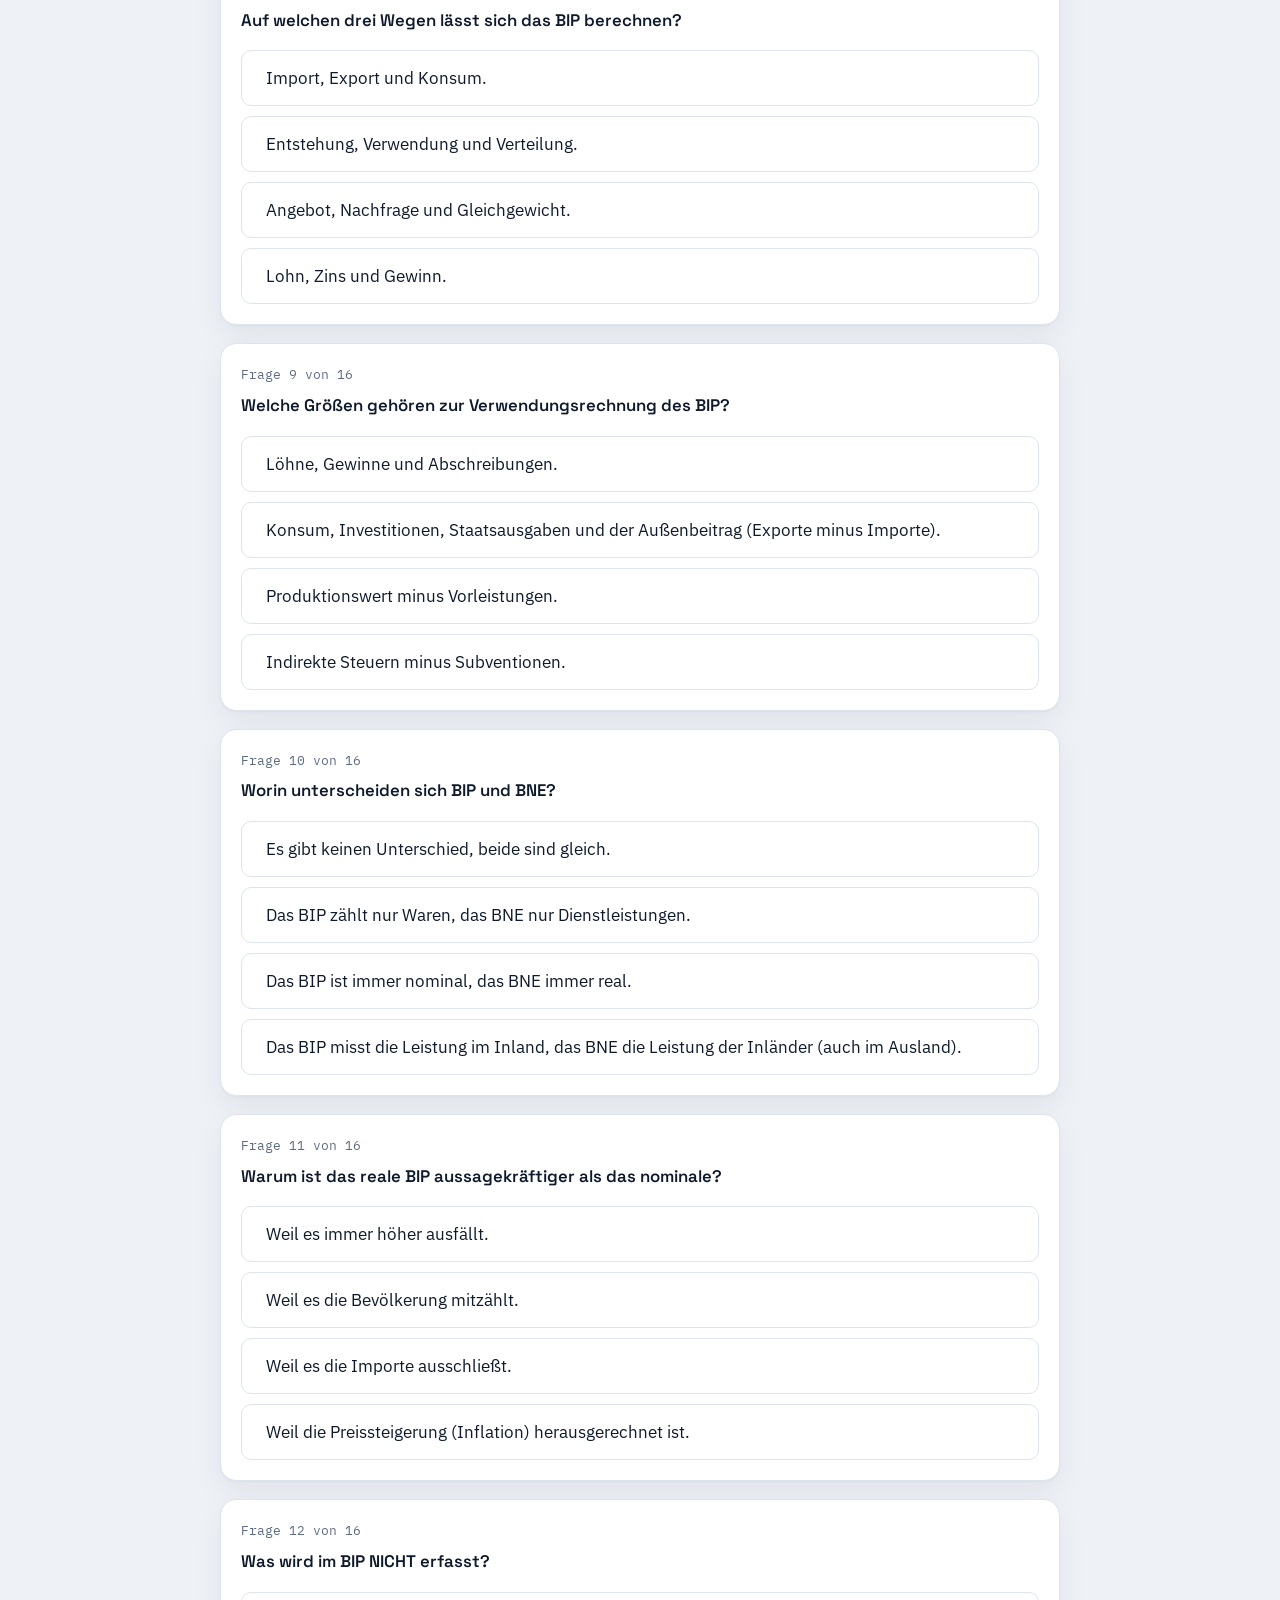
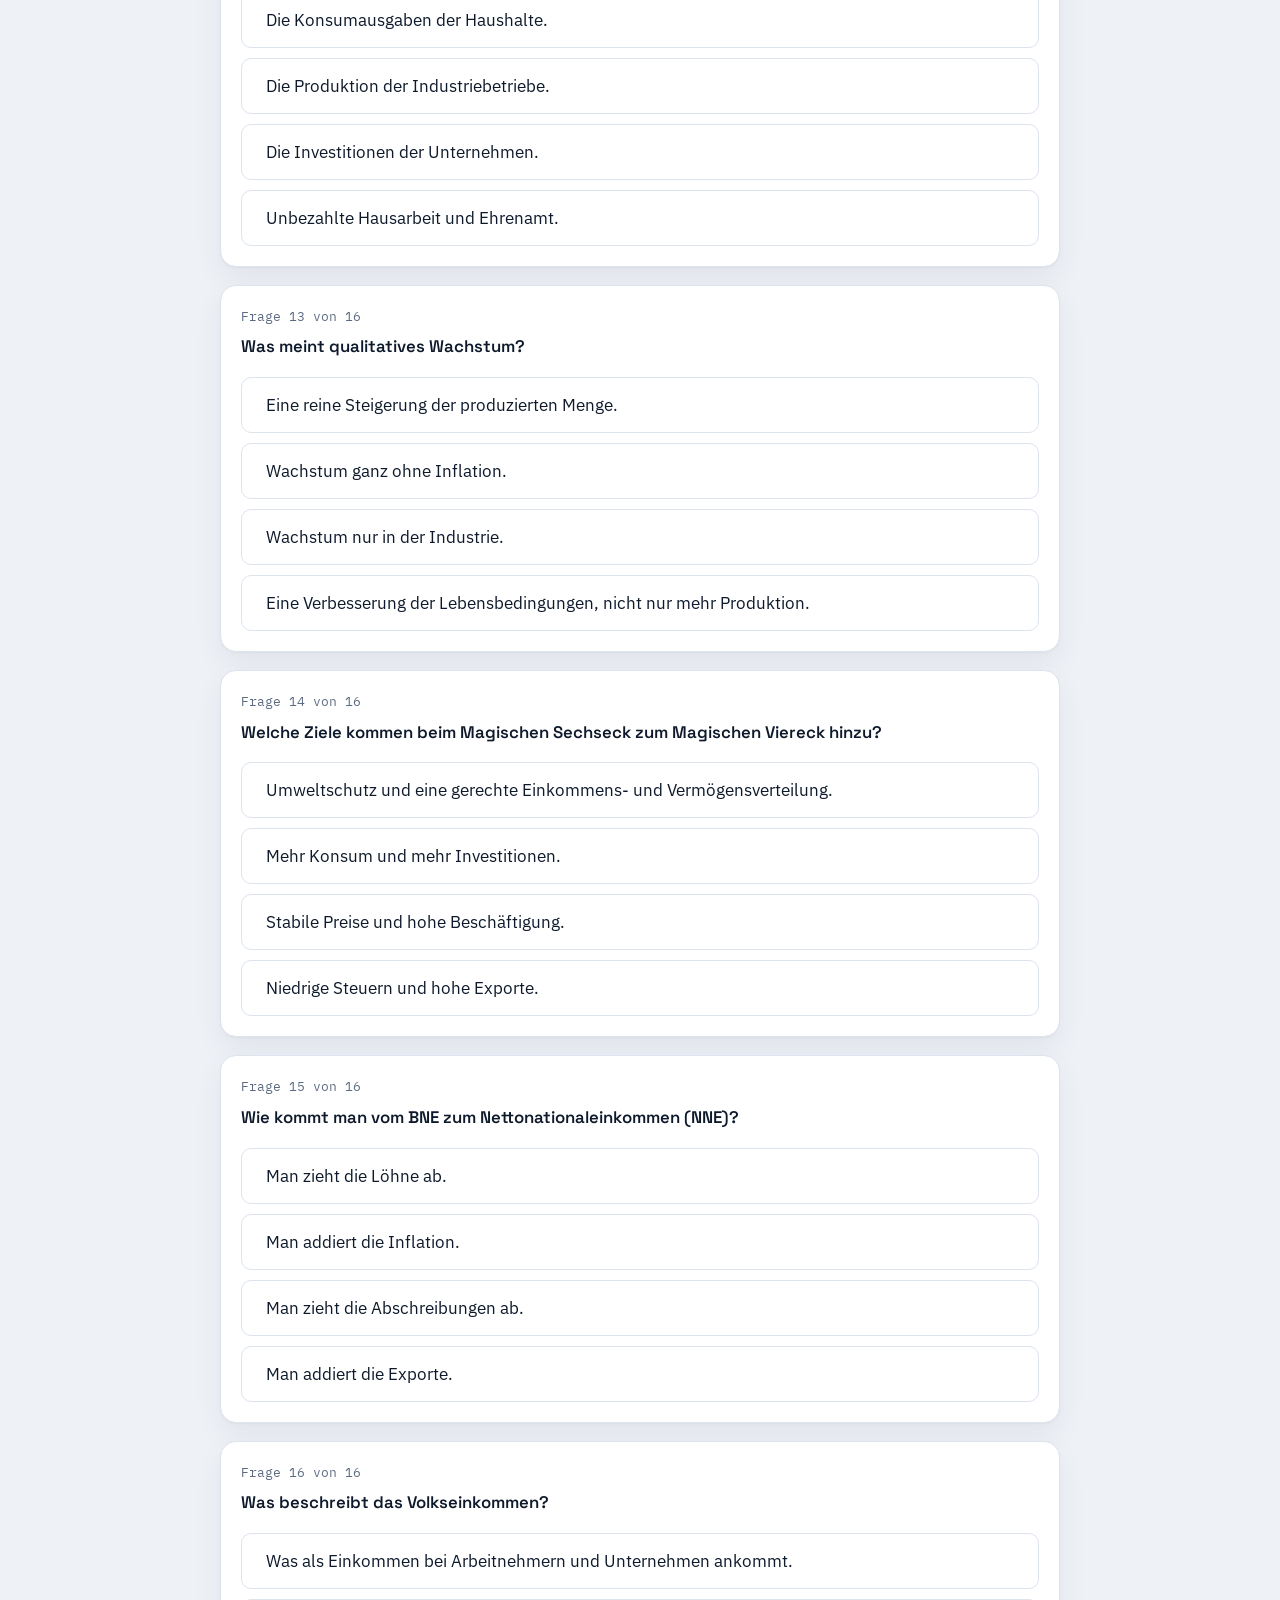
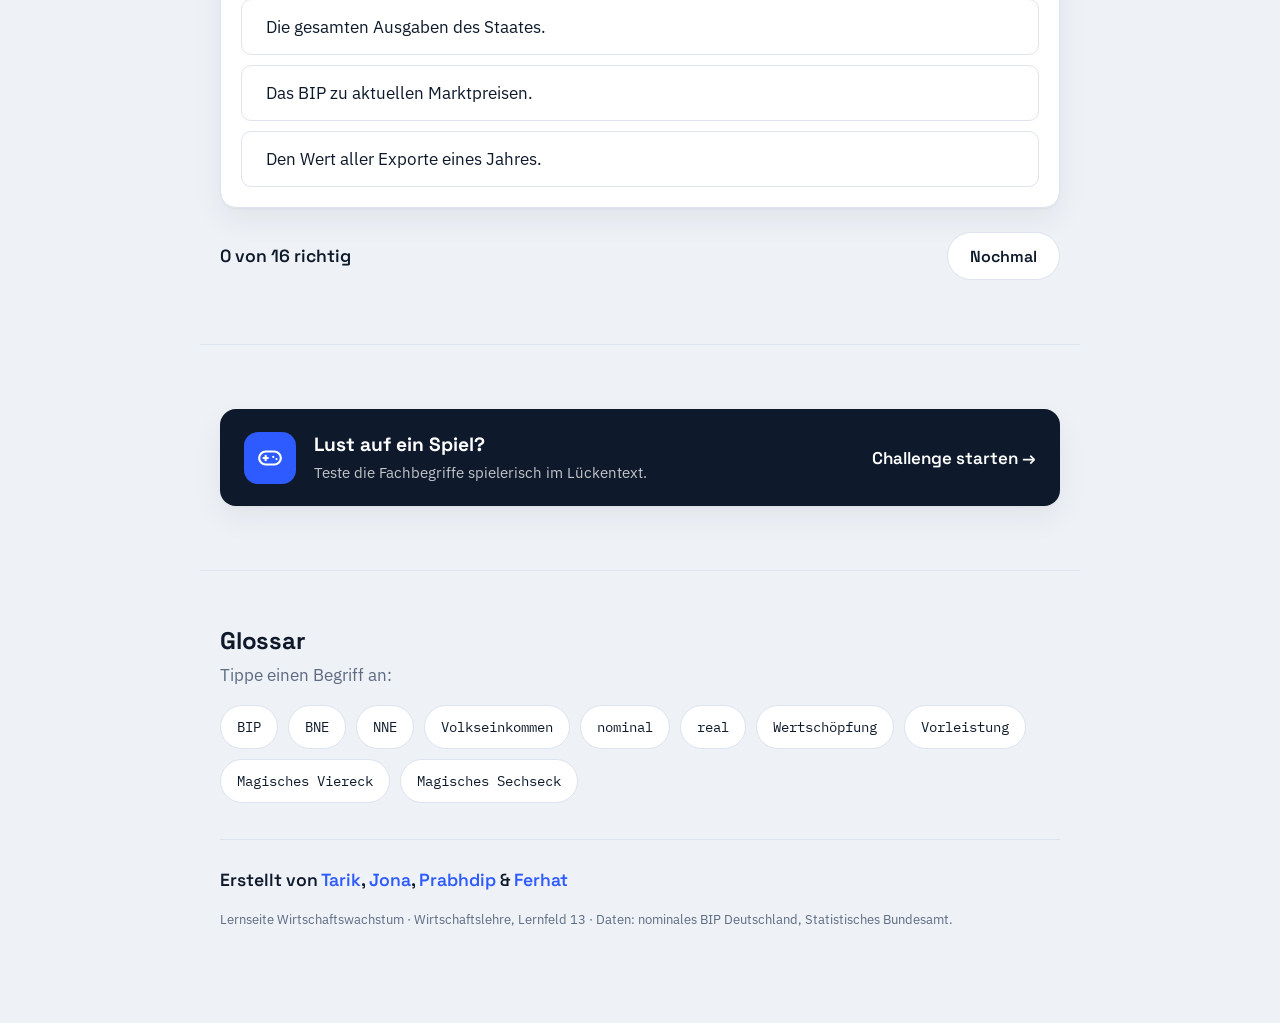
==== commit c60aab31: "Quiz von 18 auf 16 Fragen gestrafft (redundante entfernt) Co-Authored-By: Claude Opus 4.8 <noreply@a" ====
--- a/index.html
+++ b/index.html
@@ -317,14 +317,14 @@
           <h2>Mini-Quiz</h2>
         </div>
         <p class="text">
-          18 Fragen quer durch das Thema, mit sofortigem Feedback und kurzer
+          16 Fragen quer durch das Thema, mit sofortigem Feedback und kurzer
           Erklärung. Mal sehen, was hängen geblieben ist.
         </p>
 
         <div class="quiz" id="quizList"></div>
 
         <div class="quiz__bar">
-          <p class="quiz__score" id="quizScore" aria-live="polite">0 von 18 richtig</p>
+          <p class="quiz__score" id="quizScore" aria-live="polite">0 von 16 richtig</p>
           <button class="btn btn--ghost" id="quizReset" type="button">Nochmal</button>
         </div>
       </section>
